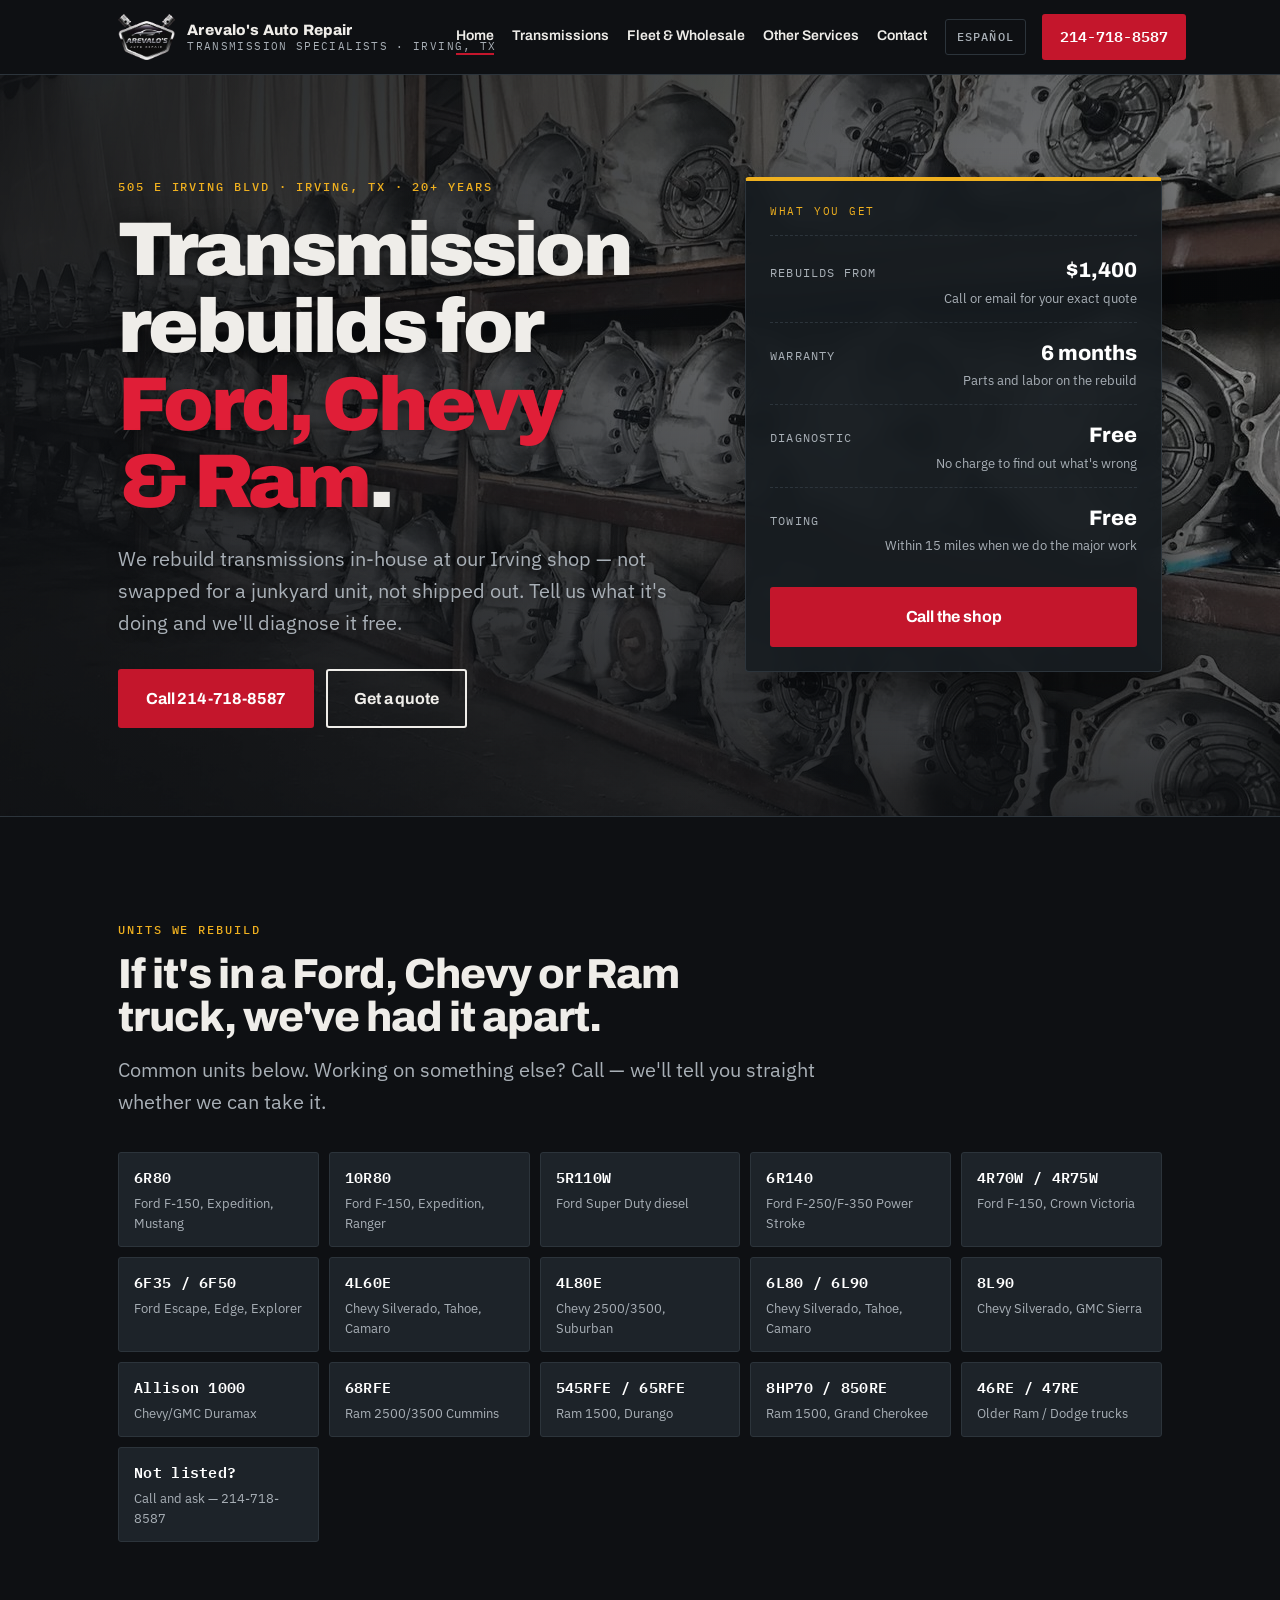
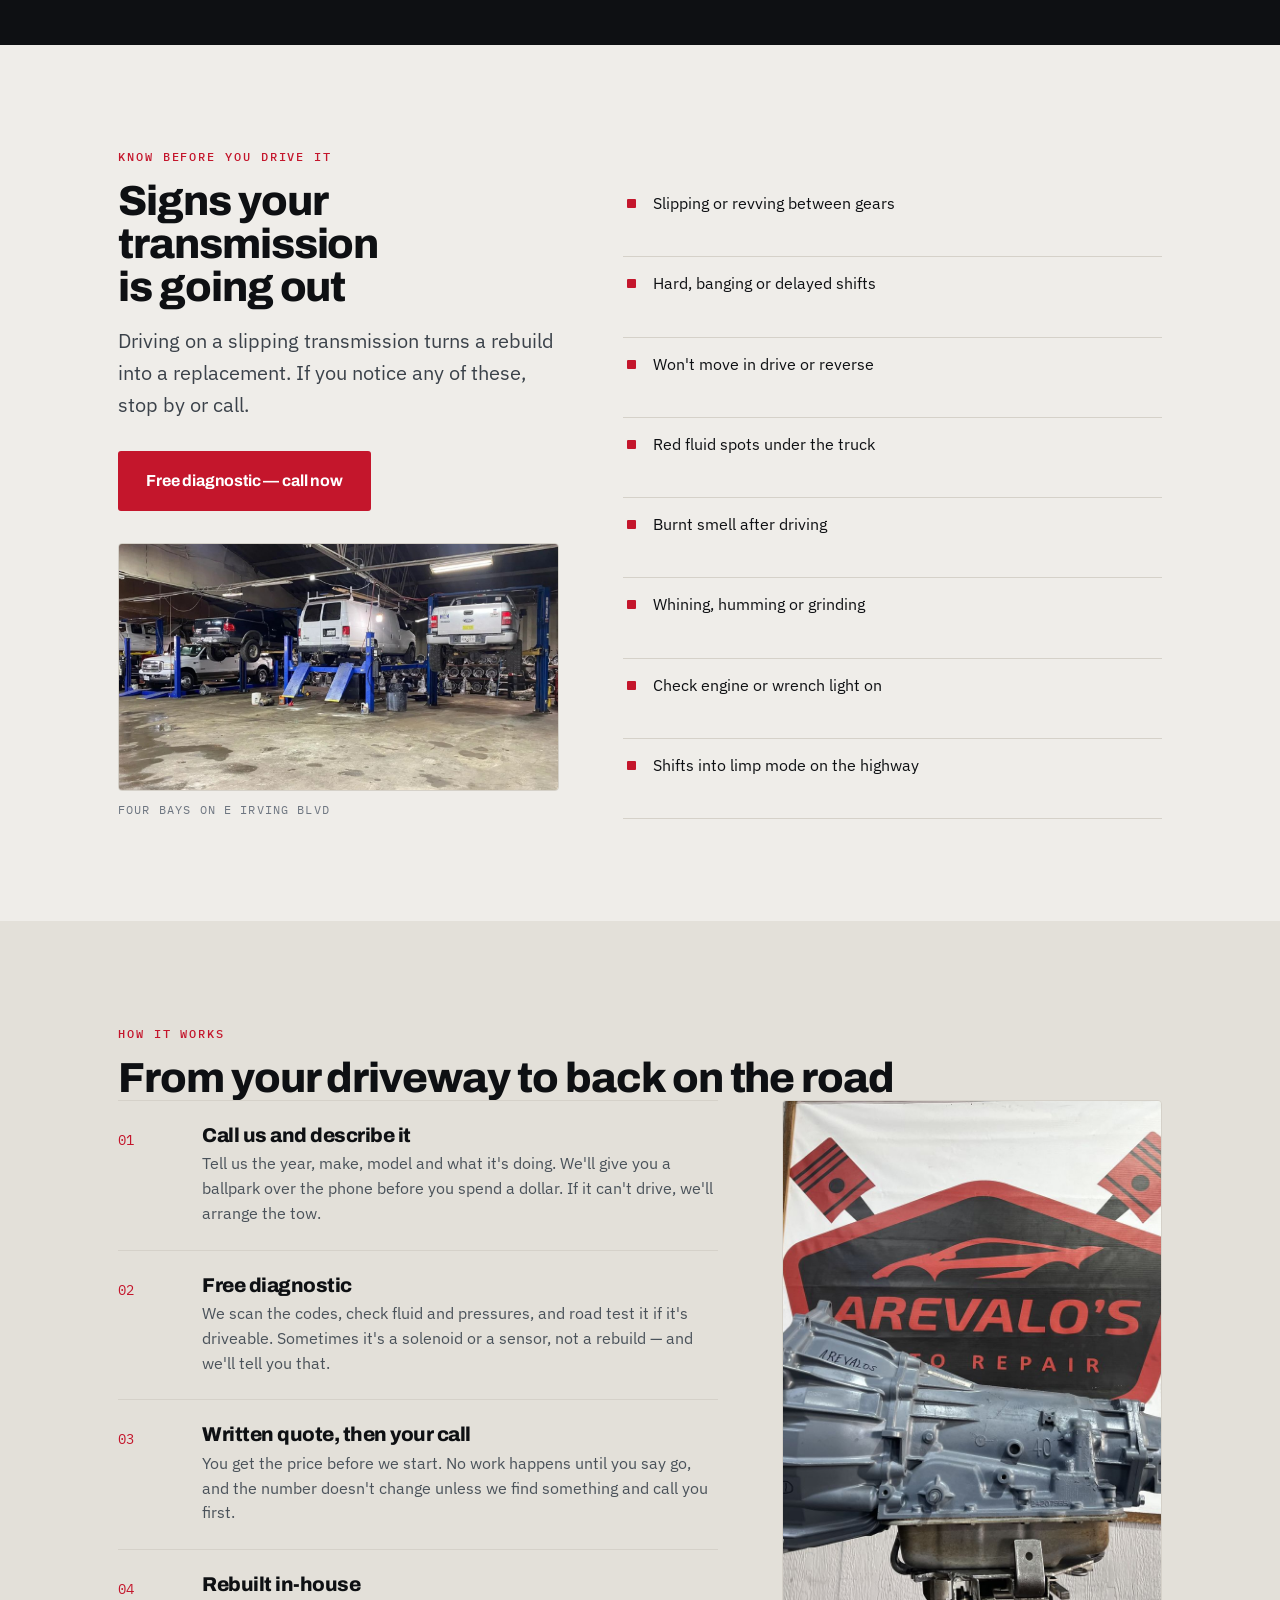
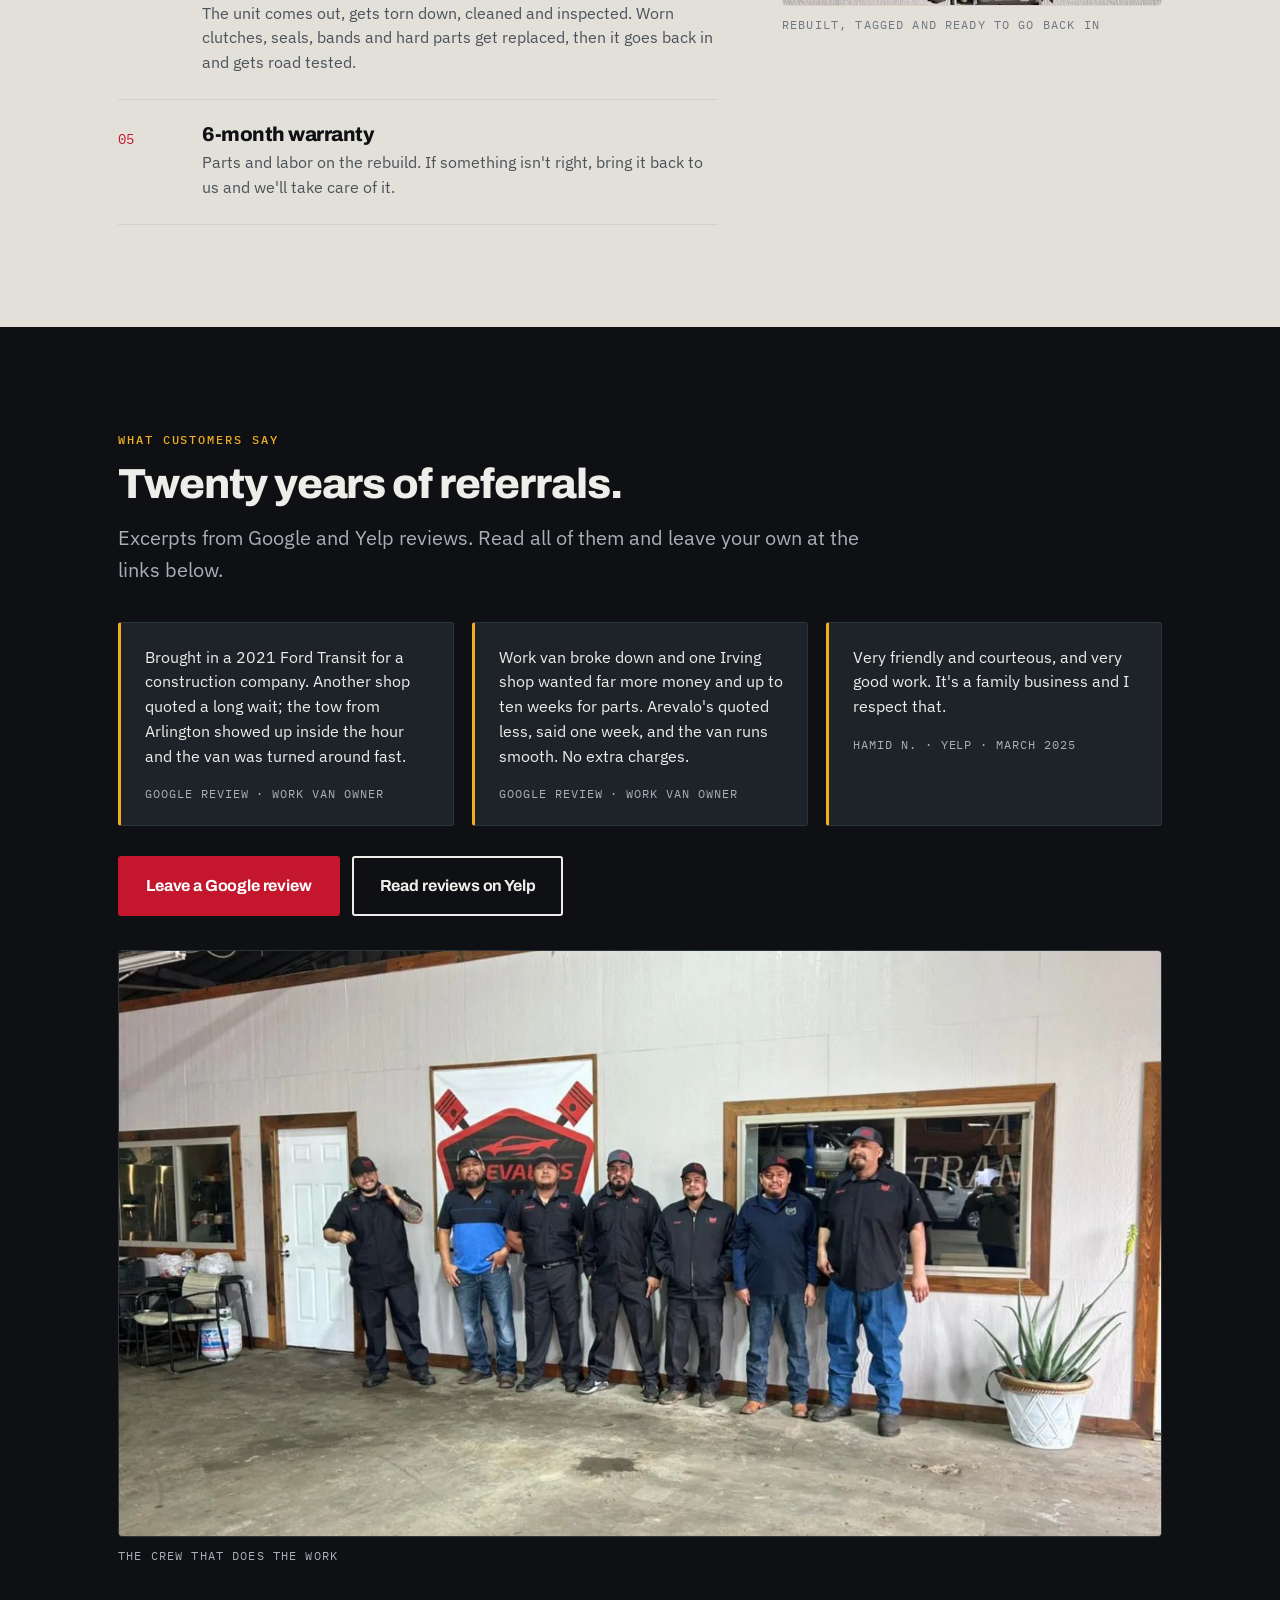
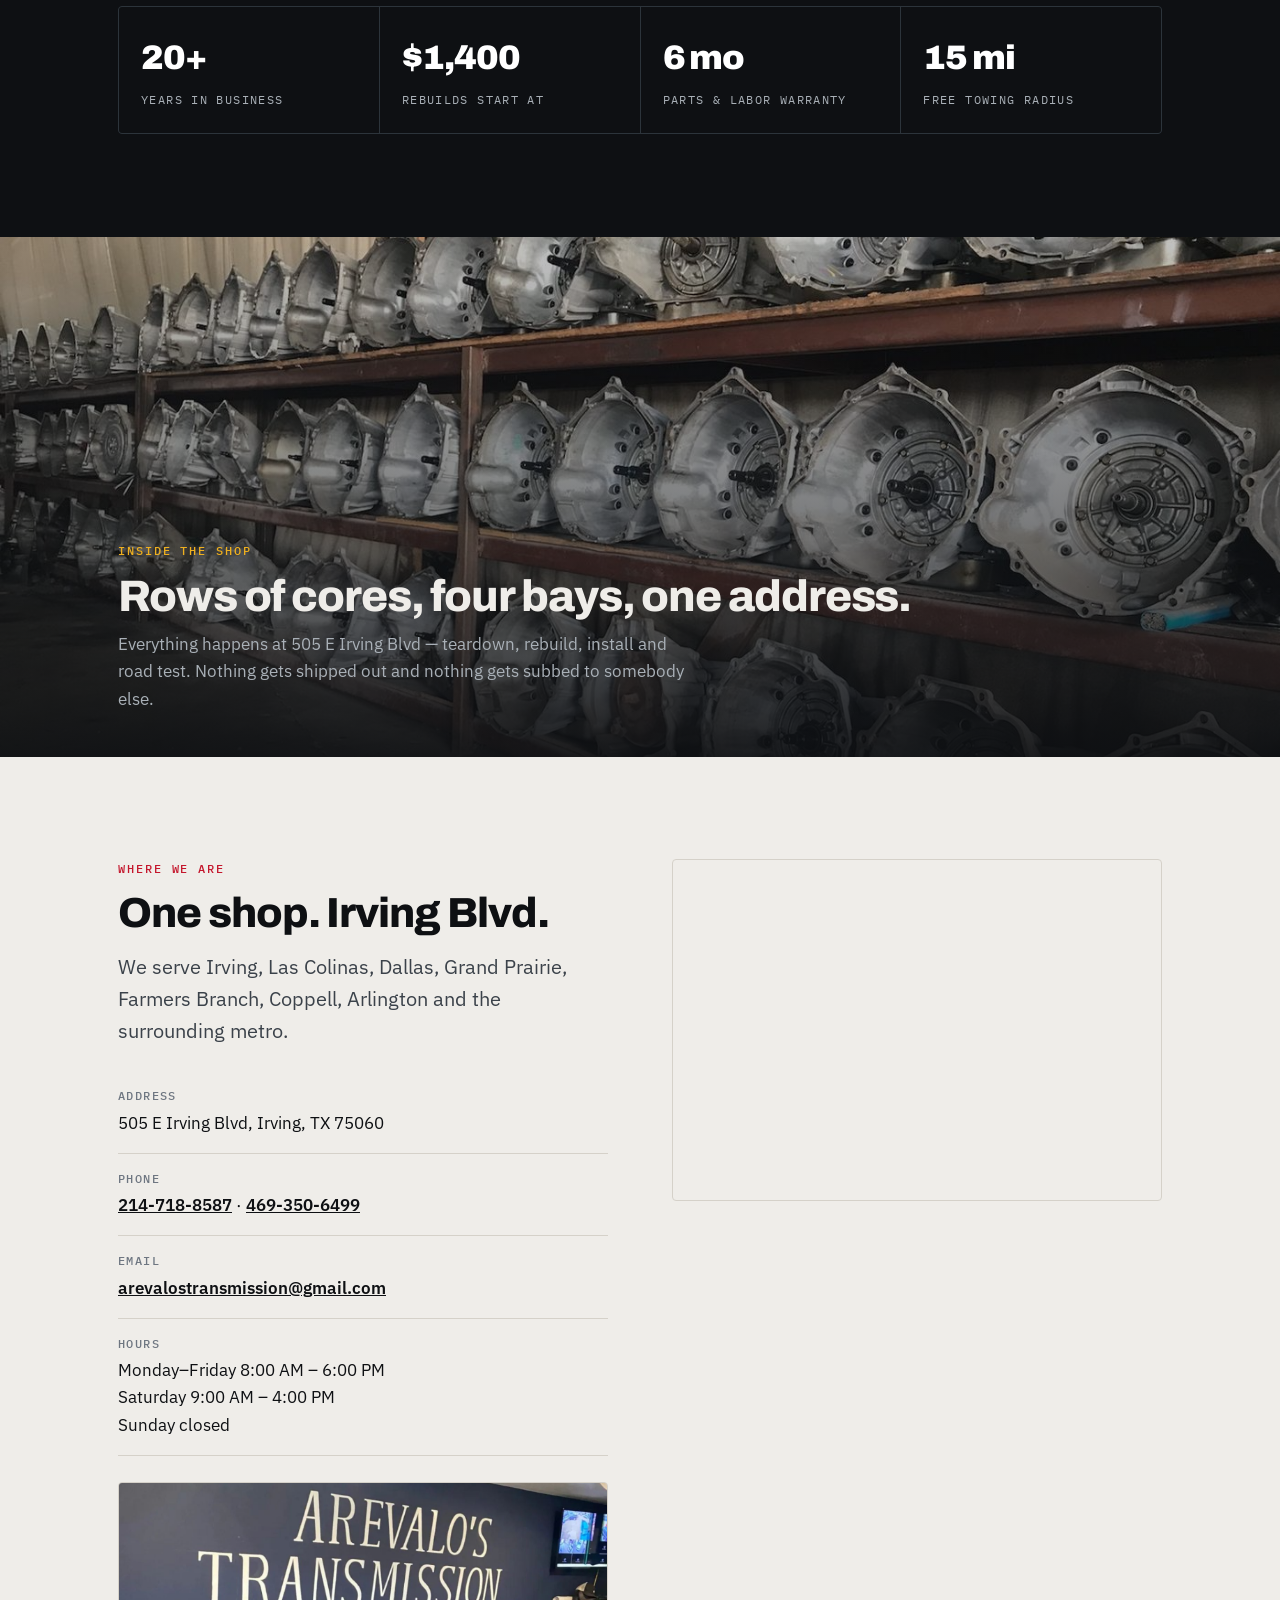
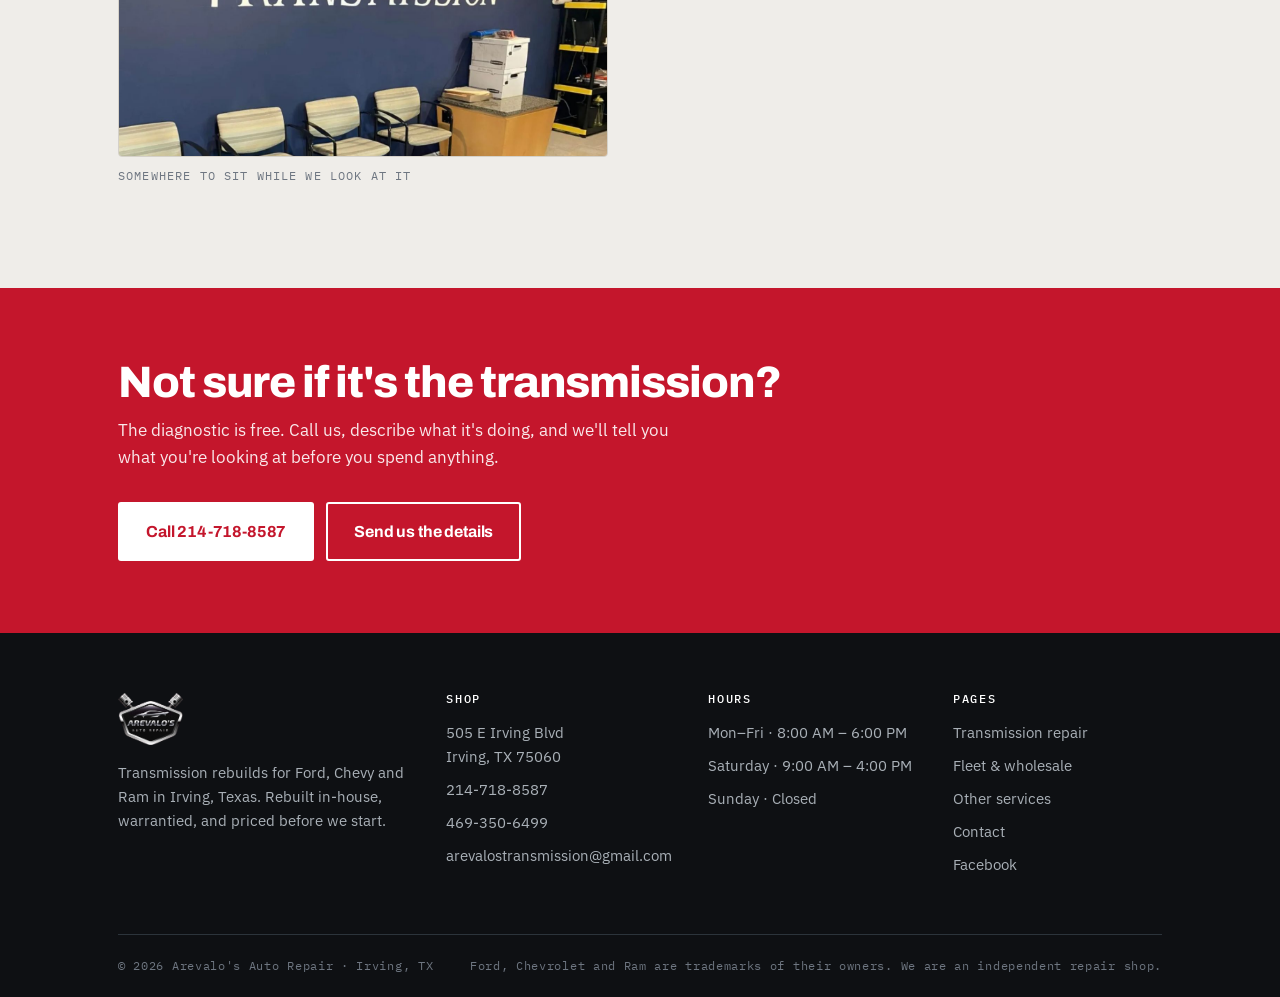
==== index.html @ 99d9dfd6 "Rebuild site: bilingual static rebuild replacing the Astro/agency site Replaces the abandoned Astro " ====
<!DOCTYPE html>
<html lang="en">
<head>
<meta charset="utf-8">
<meta name="viewport" content="width=device-width, initial-scale=1">
<title>Transmission Repair &amp; Rebuilds in Irving, TX | Arevalo's Auto Repair</title>
<meta name="description" content="Ford, Chevy and Ram transmission rebuilds in Irving, TX. Rebuilt in-house, free diagnostic, free towing within 15 miles, 6-month warranty. Rebuilds start at $1,400. Call 214-718-8587.">
<link rel="canonical" href="https://arevalosautorepair.com/">
<link rel="alternate" hreflang="en" href="https://arevalosautorepair.com/">
<link rel="alternate" hreflang="es" href="https://arevalosautorepair.com/es/index.html">
<link rel="alternate" hreflang="x-default" href="https://arevalosautorepair.com/">
<link rel="icon" href="assets/favicon.png" type="image/png">
<meta property="og:title" content="Transmission Repair &amp; Rebuilds in Irving, TX | Arevalo's Auto Repair">
<meta property="og:description" content="Ford, Chevy and Ram transmission rebuilds in Irving, TX. Free diagnostic, free local towing, 6-month warranty.">
<meta property="og:type" content="website">
<meta property="og:url" content="https://arevalosautorepair.com/">
<meta property="og:image" content="https://arevalosautorepair.com/assets/logo-640.png">
<link rel="preconnect" href="https://fonts.googleapis.com">
<link rel="preconnect" href="https://fonts.gstatic.com" crossorigin>
<link href="https://fonts.googleapis.com/css2?family=Archivo:wght@600;700;800;900&family=IBM+Plex+Mono:wght@400;500;600&family=IBM+Plex+Sans:wght@400;500;600&display=swap" rel="stylesheet">
<link rel="stylesheet" href="styles.css">
<script type="application/ld+json">
{
  "@context": "https://schema.org",
  "@type": "AutoRepair",
  "name": "Arevalo's Auto Repair",
  "url": "https://arevalosautorepair.com/",
  "image": "https://arevalosautorepair.com/assets/logo-640.png",
  "telephone": "+1-214-718-8587",
  "contactPoint": { "@type": "ContactPoint", "telephone": "+1-469-350-6499", "contactType": "customer service" },
  "email": "arevalostransmission@gmail.com",
  "priceRange": "$$",
  "address": {
    "@type": "PostalAddress",
    "streetAddress": "505 E Irving Blvd",
    "addressLocality": "Irving",
    "addressRegion": "TX",
    "postalCode": "75060",
    "addressCountry": "US"
  },
  "geo": { "@type": "GeoCoordinates", "latitude": 32.813906, "longitude": -96.94131 },
  "openingHoursSpecification": [
    { "@type": "OpeningHoursSpecification", "dayOfWeek": ["Monday","Tuesday","Wednesday","Thursday","Friday"], "opens": "08:00", "closes": "18:00" },
    { "@type": "OpeningHoursSpecification", "dayOfWeek": "Saturday", "opens": "09:00", "closes": "16:00" }
  ],
  "areaServed": ["Irving TX","Dallas TX","Grand Prairie TX","Las Colinas TX","Farmers Branch TX","Coppell TX","Arlington TX","Garland TX"],
  "makesOffer": [
    { "@type": "Offer", "itemOffered": { "@type": "Service", "name": "Transmission rebuild" }, "priceCurrency": "USD", "price": "1400", "priceSpecification": { "@type": "PriceSpecification", "minPrice": "1400", "priceCurrency": "USD" } },
    { "@type": "Offer", "itemOffered": { "@type": "Service", "name": "Free transmission diagnostic" } }
  ],
  "sameAs": [
    "https://www.facebook.com/arevalos.autorepair.3/",
    "https://www.yelp.com/biz/arevalos-auto-repair-irving"
  ]
}
</script>
</head>
<body>

<header class="masthead">
  <div class="wrap masthead__bar">
    <a class="masthead__logo" href="index.html">
      <img src="assets/logo-320.png" alt="Arevalo's Auto Repair">
      <span class="masthead__name">Arevalo's Auto Repair<span>Transmission Specialists · Irving, TX</span></span>
    </a>
    <button class="navtoggle" aria-expanded="false" aria-controls="nav">MENU</button>
    <nav class="nav" id="nav">
      <a href="index.html" aria-current="page">Home</a>
      <a href="transmission-repair.html">Transmissions</a>
      <a href="fleet.html">Fleet &amp; Wholesale</a>
      <a href="services.html">Other Services</a>
      <a href="contact.html">Contact</a>
      <a class="langswitch" href="es/index.html" hreflang="es" lang="es">Español</a>
    </nav>
    <a class="masthead__call" href="tel:+12147188587">214-718-8587</a>
  </div>
</header>

<section class="hero">
  <div class="wrap hero__grid">
    <div>
      <p class="eyebrow on-dark">505 E Irving Blvd · Irving, TX · 20+ years</p>
      <h1>Transmission rebuilds for <em>Ford, Chevy &amp; Ram</em>.</h1>
      <p class="hero__sub">We rebuild transmissions in-house at our Irving shop — not swapped for a junkyard unit, not shipped out. Tell us what it's doing and we'll diagnose it free.</p>
      <div class="btn-row">
        <a class="btn btn--call" href="tel:+12147188587">Call 214-718-8587</a>
        <a class="btn btn--ghost" href="contact.html">Get a quote</a>
      </div>
    </div>

    <div class="ticket">
      <p class="ticket__head">What you get</p>
      <div class="ticket__row">
        <span class="ticket__k">Rebuilds from</span>
        <span class="ticket__v">$1,400<small>Call or email for your exact quote</small></span>
      </div>
      <div class="ticket__row">
        <span class="ticket__k">Warranty</span>
        <span class="ticket__v">6 months<small>Parts and labor on the rebuild</small></span>
      </div>
      <div class="ticket__row">
        <span class="ticket__k">Diagnostic</span>
        <span class="ticket__v">Free<small>No charge to find out what's wrong</small></span>
      </div>
      <div class="ticket__row">
        <span class="ticket__k">Towing</span>
        <span class="ticket__v">Free<small>Within 15 miles when we do the major work</small></span>
      </div>
      <a class="btn btn--call" href="tel:+12147188587">Call the shop</a>
    </div>
  </div>
</section>

<section class="section section--dark">
  <div class="wrap">
    <p class="eyebrow on-dark">Units we rebuild</p>
    <h2 style="font-size:clamp(28px,3.6vw,42px)">If it's in a Ford, Chevy or Ram truck, we've had it apart.</h2>
    <p class="lede" style="margin-top:16px">Common units below. Working on something else? Call — we'll tell you straight whether we can take it.</p>

    <div class="units">
      <div class="unit"><div class="unit__code">6R80</div><div class="unit__fit">Ford F-150, Expedition, Mustang</div></div>
      <div class="unit"><div class="unit__code">10R80</div><div class="unit__fit">Ford F-150, Expedition, Ranger</div></div>
      <div class="unit"><div class="unit__code">5R110W</div><div class="unit__fit">Ford Super Duty diesel</div></div>
      <div class="unit"><div class="unit__code">6R140</div><div class="unit__fit">Ford F-250/F-350 Power Stroke</div></div>
      <div class="unit"><div class="unit__code">4R70W / 4R75W</div><div class="unit__fit">Ford F-150, Crown Victoria</div></div>
      <div class="unit"><div class="unit__code">6F35 / 6F50</div><div class="unit__fit">Ford Escape, Edge, Explorer</div></div>
      <div class="unit"><div class="unit__code">4L60E</div><div class="unit__fit">Chevy Silverado, Tahoe, Camaro</div></div>
      <div class="unit"><div class="unit__code">4L80E</div><div class="unit__fit">Chevy 2500/3500, Suburban</div></div>
      <div class="unit"><div class="unit__code">6L80 / 6L90</div><div class="unit__fit">Chevy Silverado, Tahoe, Camaro</div></div>
      <div class="unit"><div class="unit__code">8L90</div><div class="unit__fit">Chevy Silverado, GMC Sierra</div></div>
      <div class="unit"><div class="unit__code">Allison 1000</div><div class="unit__fit">Chevy/GMC Duramax</div></div>
      <div class="unit"><div class="unit__code">68RFE</div><div class="unit__fit">Ram 2500/3500 Cummins</div></div>
      <div class="unit"><div class="unit__code">545RFE / 65RFE</div><div class="unit__fit">Ram 1500, Durango</div></div>
      <div class="unit"><div class="unit__code">8HP70 / 850RE</div><div class="unit__fit">Ram 1500, Grand Cherokee</div></div>
      <div class="unit"><div class="unit__code">46RE / 47RE</div><div class="unit__fit">Older Ram / Dodge trucks</div></div>
      <div class="unit"><div class="unit__code">Not listed?</div><div class="unit__fit">Call and ask — 214-718-8587</div></div>
    </div>
  </div>
</section>

<section class="section">
  <div class="wrap">
    <div class="split split--narrow">
      <div>
        <p class="eyebrow">Know before you drive it</p>
        <h2 style="font-size:clamp(28px,3.6vw,42px)">Signs your transmission is going out</h2>
        <p class="lede" style="margin-top:16px">Driving on a slipping transmission turns a rebuild into a replacement. If you notice any of these, stop by or call.</p>
        <div class="btn-row">
          <a class="btn btn--call" href="tel:+12147188587">Free diagnostic — call now</a>
        </div>
        <figure class="shot shot--wide" style="margin-top:32px">
          <img src="assets/shop-1.jpg" alt="Ford trucks and a work van up on the lifts at Arevalo's Auto Repair in Irving, Texas" loading="lazy">
          <figcaption>Four bays on E Irving Blvd</figcaption>
        </figure>
      </div>
      <ul class="checklist">
        <li>Slipping or revving between gears</li>
        <li>Hard, banging or delayed shifts</li>
        <li>Won't move in drive or reverse</li>
        <li>Red fluid spots under the truck</li>
        <li>Burnt smell after driving</li>
        <li>Whining, humming or grinding</li>
        <li>Check engine or wrench light on</li>
        <li>Shifts into limp mode on the highway</li>
      </ul>
    </div>
  </div>
</section>

<section class="section section--tint">
  <div class="wrap">
    <p class="eyebrow">How it works</p>
    <h2 style="font-size:clamp(28px,3.6vw,42px)">From your driveway to back on the road</h2>
    <div class="steps-media">
    <div class="steps">
      <div class="step">
        <div>
          <h3>Call us and describe it</h3>
          <p>Tell us the year, make, model and what it's doing. We'll give you a ballpark over the phone before you spend a dollar. If it can't drive, we'll arrange the tow.</p>
        </div>
      </div>
      <div class="step">
        <div>
          <h3>Free diagnostic</h3>
          <p>We scan the codes, check fluid and pressures, and road test it if it's driveable. Sometimes it's a solenoid or a sensor, not a rebuild — and we'll tell you that.</p>
        </div>
      </div>
      <div class="step">
        <div>
          <h3>Written quote, then your call</h3>
          <p>You get the price before we start. No work happens until you say go, and the number doesn't change unless we find something and call you first.</p>
        </div>
      </div>
      <div class="step">
        <div>
          <h3>Rebuilt in-house</h3>
          <p>The unit comes out, gets torn down, cleaned and inspected. Worn clutches, seals, bands and hard parts get replaced, then it goes back in and gets road tested.</p>
        </div>
      </div>
      <div class="step">
        <div>
          <h3>6-month warranty</h3>
          <p>Parts and labor on the rebuild. If something isn't right, bring it back to us and we'll take care of it.</p>
        </div>
      </div>
    </div>
    <figure class="shot">
      <img src="assets/shop-3.jpg" alt="Freshly rebuilt transmission on a stand in front of the Arevalo's Auto Repair banner" loading="lazy">
      <figcaption>Rebuilt, tagged and ready to go back in</figcaption>
    </figure>
    </div>
  </div>
</section>

<section class="section section--dark">
  <div class="wrap">
    <p class="eyebrow on-dark">What customers say</p>
    <h2 style="font-size:clamp(28px,3.6vw,42px)">Twenty years of referrals.</h2>
    <p class="lede" style="margin-top:16px">Excerpts from Google and Yelp reviews. Read all of them and leave your own at the links below.</p>

    <!-- ==========================================================
         REVIEWS — VERIFY BEFORE GOING LIVE.
         These excerpts came from third-party review aggregators, so
         confirm each one against your live Google/Yelp profile and
         replace with the customer's exact wording plus their real
         first name, last initial and date.
         To add another: copy one <div class="quote"> block.
         ========================================================== -->
    <div class="quotes">
      <div class="quote">
        <p>Brought in a 2021 Ford Transit for a construction company. Another shop quoted a long wait; the tow from Arlington showed up inside the hour and the van was turned around fast.</p>
        <cite>Google review · Work van owner</cite>
      </div>
      <div class="quote">
        <p>Work van broke down and one Irving shop wanted far more money and up to ten weeks for parts. Arevalo's quoted less, said one week, and the van runs smooth. No extra charges.</p>
        <cite>Google review · Work van owner</cite>
      </div>
      <div class="quote">
        <p>Very friendly and courteous, and very good work. It's a family business and I respect that.</p>
        <cite>Hamid N. · Yelp · March 2025</cite>
      </div>
    </div>

    <div class="btn-row" style="margin-top:30px">
      <!-- Paste your Google review link here. Get it from your Google Business
           Profile: Read reviews -> Get more reviews -> copy link. -->
      <a class="btn btn--call" href="REPLACE_WITH_GOOGLE_REVIEW_LINK">Leave a Google review</a>
      <a class="btn btn--ghost" href="https://www.yelp.com/biz/arevalos-auto-repair-irving">Read reviews on Yelp</a>
    </div>

    <figure class="shot shot--wide" style="margin-top:34px">
      <img src="assets/shop-4.jpg" alt="The Arevalo's Auto Repair crew inside the shop in Irving, Texas" loading="lazy">
      <figcaption>The crew that does the work</figcaption>
    </figure>

    <div class="stats">
      <div class="stat"><div class="stat__n">20+</div><div class="stat__l">Years in business</div></div>
      <div class="stat"><div class="stat__n">$1,400</div><div class="stat__l">Rebuilds start at</div></div>
      <div class="stat"><div class="stat__n">6 mo</div><div class="stat__l">Parts &amp; labor warranty</div></div>
      <div class="stat"><div class="stat__n">15 mi</div><div class="stat__l">Free towing radius</div></div>
    </div>
  </div>
</section>

<!-- Full-bleed photo band. Swap the background by changing the inline
     style below to any file in assets/. -->
<section class="photoband" style="background-image:url('assets/shop-2.jpg')">
  <div class="wrap">
    <p class="eyebrow on-dark">Inside the shop</p>
    <h2>Rows of cores, four bays, one address.</h2>
    <p>Everything happens at 505 E Irving Blvd — teardown, rebuild, install and road test. Nothing gets shipped out and nothing gets subbed to somebody else.</p>
  </div>
</section>

<section class="section">
  <div class="wrap">
    <div class="split">
      <div>
        <p class="eyebrow">Where we are</p>
        <h2 style="font-size:clamp(28px,3.6vw,42px)">One shop. Irving Blvd.</h2>
        <p class="lede" style="margin-top:16px">We serve Irving, Las Colinas, Dallas, Grand Prairie, Farmers Branch, Coppell, Arlington and the surrounding metro.</p>
        <ul class="infolist" style="margin-top:24px">
          <li><strong>Address</strong>505 E Irving Blvd, Irving, TX 75060</li>
          <li><strong>Phone</strong><a href="tel:+12147188587">214-718-8587</a> · <a href="tel:+14693506499">469-350-6499</a></li>
          <li><strong>Email</strong><a href="mailto:arevalostransmission@gmail.com">arevalostransmission@gmail.com</a></li>
          <li><strong>Hours</strong>Monday–Friday 8:00 AM – 6:00 PM<br>Saturday 9:00 AM – 4:00 PM<br>Sunday closed</li>
        </ul>
        <figure class="shot shot--wide shot--top" style="margin-top:26px">
          <img src="assets/shop-5.jpg" alt="Customer waiting area at Arevalo's Transmission in Irving, Texas" loading="lazy">
          <figcaption>Somewhere to sit while we look at it</figcaption>
        </figure>
      </div>
      <div class="map">
        <iframe title="Map to Arevalo's Auto Repair, 505 E Irving Blvd, Irving, TX 75060"
          src="https://www.google.com/maps?q=505+E+Irving+Blvd,+Irving,+TX+75060&output=embed"
          loading="lazy" referrerpolicy="no-referrer-when-downgrade"></iframe>
      </div>
    </div>
  </div>
</section>

<section class="band">
  <div class="wrap">
    <h2>Not sure if it's the transmission?</h2>
    <p>The diagnostic is free. Call us, describe what it's doing, and we'll tell you what you're looking at before you spend anything.</p>
    <div class="btn-row">
      <a class="btn btn--call" href="tel:+12147188587">Call 214-718-8587</a>
      <a class="btn btn--ghost" href="contact.html">Send us the details</a>
    </div>
  </div>
</section>

<footer class="foot">
  <div class="wrap">
    <div class="foot__grid">
      <div>
        <img src="assets/logo-320.png" alt="Arevalo's Auto Repair">
        <p>Transmission rebuilds for Ford, Chevy and Ram in Irving, Texas. Rebuilt in-house, warrantied, and priced before we start.</p>
      </div>
      <div>
        <h4>Shop</h4>
        <ul>
          <li>505 E Irving Blvd<br>Irving, TX 75060</li>
          <li><a href="tel:+12147188587">214-718-8587</a></li>
          <li><a href="tel:+14693506499">469-350-6499</a></li>
          <li><a href="mailto:arevalostransmission@gmail.com">arevalostransmission@gmail.com</a></li>
        </ul>
      </div>
      <div>
        <h4>Hours</h4>
        <ul>
          <li>Mon–Fri · 8:00 AM – 6:00 PM</li>
          <li>Saturday · 9:00 AM – 4:00 PM</li>
          <li>Sunday · Closed</li>
        </ul>
      </div>
      <div>
        <h4>Pages</h4>
        <ul>
          <li><a href="transmission-repair.html">Transmission repair</a></li>
          <li><a href="fleet.html">Fleet &amp; wholesale</a></li>
          <li><a href="services.html">Other services</a></li>
          <li><a href="contact.html">Contact</a></li>
          <li><a href="https://www.facebook.com/arevalos.autorepair.3/" rel="noopener">Facebook</a></li>
        </ul>
      </div>
    </div>
    <div class="foot__legal">
      <span>© 2026 Arevalo's Auto Repair · Irving, TX</span>
      <span>Ford, Chevrolet and Ram are trademarks of their owners. We are an independent repair shop.</span>
    </div>
  </div>
</footer>

<div class="callbar">
  <a class="is-primary" href="tel:+12147188587">Call the shop</a>
  <a href="https://www.google.com/maps?q=505+E+Irving+Blvd,+Irving,+TX+75060">Directions</a>
</div>

<script src="site.js"></script>
</body>
</html>
---- styles.css ----
/* ==========================================================================
   Arevalo's Auto Repair — shared stylesheet
   Palette + type tokens live here. Change a value once, it updates sitewide.
   ========================================================================== */

:root {
  --ink:      #0E1013;
  --steel:    #161A1E;
  --panel:    #1D2329;
  --line:     #2C343B;
  --line-lt:  #D5D1C9;
  --paper:    #EFEDE9;
  --paper-2:  #E3E0D9;
  --chrome:   #A9B0B7;
  --mute:     #6E7681;
  --red:      #C4162C;
  --red-hot:  #E01E37;
  --amber:    #EFB01F;

  --display: "Archivo", system-ui, sans-serif;
  --body:    "IBM Plex Sans", system-ui, sans-serif;
  --mono:    "IBM Plex Mono", ui-monospace, monospace;

  --wrap: 1140px;
  --gut: clamp(20px, 5vw, 48px);
}

*, *::before, *::after { box-sizing: border-box; }

html { scroll-behavior: smooth; -webkit-text-size-adjust: 100%; }

body {
  margin: 0;
  background: var(--paper);
  color: var(--ink);
  font-family: var(--body);
  font-size: 17px;
  line-height: 1.6;
  -webkit-font-smoothing: antialiased;
}

img { max-width: 100%; display: block; }
a { color: inherit; }

h1, h2, h3, h4 {
  font-family: var(--display);
  font-weight: 800;
  letter-spacing: -0.025em;
  line-height: 1.02;
  margin: 0;
  text-wrap: balance;
}

p { margin: 0 0 1em; }
p:last-child { margin-bottom: 0; }

.wrap { width: 100%; max-width: var(--wrap); margin-inline: auto; padding-inline: var(--gut); }

.eyebrow {
  font-family: var(--mono);
  font-size: 12px;
  font-weight: 500;
  letter-spacing: 0.16em;
  text-transform: uppercase;
  color: var(--red);
  margin: 0 0 14px;
}
.eyebrow.on-dark { color: var(--amber); }

.lede { font-size: clamp(17px, 2.1vw, 20px); color: #3B424A; max-width: 62ch; }
.section { padding: clamp(56px, 8vw, 104px) 0; }
.section--dark { background: var(--ink); color: var(--paper); }
.section--dark .lede { color: var(--chrome); }
.section--tint { background: var(--paper-2); }

/* --- buttons ------------------------------------------------------------ */
.btn {
  display: inline-flex;
  align-items: center;
  justify-content: center;
  gap: 10px;
  font-family: var(--display);
  font-weight: 700;
  font-size: 16px;
  letter-spacing: -0.01em;
  padding: 15px 26px;
  border: 2px solid transparent;
  border-radius: 3px;
  text-decoration: none;
  cursor: pointer;
  transition: transform .12s ease, background-color .15s ease, color .15s ease;
}
.btn:hover { transform: translateY(-2px); }
.btn:active { transform: translateY(0); }
.btn--call { background: var(--red); color: #fff; }
.btn--call:hover { background: var(--red-hot); }
.btn--ghost { border-color: currentColor; color: inherit; }
.btn--ghost:hover { background: var(--ink); color: var(--paper); border-color: var(--ink); }
.section--dark .btn--ghost:hover { background: var(--paper); color: var(--ink); border-color: var(--paper); }
.btn-row { display: flex; flex-wrap: wrap; gap: 12px; margin-top: 30px; }

/* --- header ------------------------------------------------------------- */
.masthead {
  position: sticky; top: 0; z-index: 50;
  background: var(--ink);
  border-bottom: 1px solid var(--line);
}
.masthead__bar {
  display: flex; align-items: center; gap: 16px;
  min-height: 74px;
}
.masthead__logo { display: flex; align-items: center; gap: 12px; text-decoration: none; margin-right: auto; }
.masthead__logo img { height: 46px; width: auto; }
.masthead__name {
  font-family: var(--display); font-weight: 800; font-size: 15px;
  letter-spacing: 0.01em; color: var(--paper); line-height: 1.15; white-space: nowrap;
}
.masthead__name span {
  display: block; font-family: var(--mono); font-weight: 400;
  font-size: 10.5px; letter-spacing: 0.13em; text-transform: uppercase; color: var(--chrome); white-space: nowrap;
}
.nav { display: flex; align-items: center; gap: 18px; }
.nav a {
  font-family: var(--display); font-weight: 600; font-size: 14px;
  color: var(--paper); text-decoration: none; padding: 6px 0;
  border-bottom: 2px solid transparent; white-space: nowrap;
}
.nav a:hover, .nav a[aria-current="page"] { border-bottom-color: var(--red); }
.langswitch {
  font-family: var(--mono) !important; font-size: 12px !important; font-weight: 500 !important;
  letter-spacing: .1em; text-transform: uppercase;
  border: 1px solid var(--line) !important; border-radius: 3px;
  padding: 7px 11px !important; color: var(--chrome) !important;
}
.nav a.langswitch:hover { color: #fff !important; border-color: var(--chrome) !important; }

/* photo gallery */
.gallery { display: grid; grid-template-columns: repeat(auto-fill, minmax(280px, 1fr)); gap: 12px; margin-top: 36px; }
.gallery img {
  width: 100%; aspect-ratio: 4 / 3; object-fit: cover;
  border: 1px solid var(--line-lt); border-radius: 4px; background: var(--paper-2);
}
.gallery img.is-missing { display: none; }
.gallery img:hover { border-color: var(--red); }
/* portrait shots: bias the crop upward so the subject isn't cut off */
.gallery img.crop-top { object-position: center 18%; }
.gallery-section.is-empty { display: none; }

.masthead__call {
  font-family: var(--mono); font-weight: 600; font-size: 15px;
  color: #fff; background: var(--red); text-decoration: none;
  padding: 11px 18px; border-radius: 3px; white-space: nowrap;
}
.masthead__call:hover { background: var(--red-hot); }
.navtoggle {
  display: none; background: none; border: 1px solid var(--line);
  color: var(--paper); border-radius: 3px; padding: 9px 12px;
  font-family: var(--mono); font-size: 12px; letter-spacing: .1em; cursor: pointer;
}

/* --- hero --------------------------------------------------------------- */
/* Photo of the transmission wall, dimmed hard so type stays legible.
   Swap the image by changing the three hero-wall files in assets/. */
.hero {
  position: relative;
  color: var(--paper);
  padding: clamp(56px, 8vw, 104px) 0 clamp(56px, 7vw, 88px);
  background-color: var(--ink);
  background-image: url("assets/hero-wall-800.jpg");
  background-size: cover;
  background-position: center 42%;
  isolation: isolate;
}
@media (min-width: 801px)  { .hero { background-image: url("assets/hero-wall-1280.jpg"); } }
@media (min-width: 1281px) { .hero { background-image: url("assets/hero-wall-1920.jpg"); } }

/* dimming layer — raise the alpha values if you ever swap in a brighter photo */
.hero::before {
  content: "";
  position: absolute; inset: 0; z-index: -1;
  background:
    linear-gradient(100deg, rgba(14,16,19,.90) 0%, rgba(14,16,19,.72) 40%, rgba(14,16,19,.34) 100%),
    linear-gradient(to bottom, rgba(14,16,19,.30) 0%, rgba(14,16,19,.10) 40%, rgba(14,16,19,.78) 100%);
}
.hero .wrap { position: relative; z-index: 1; }
.hero h1 { text-shadow: 0 2px 24px rgba(0,0,0,.55); }
.hero__sub { text-shadow: 0 1px 12px rgba(0,0,0,.6); }

/* ticket sits on the photo, so it needs its own solid ground */
.hero .ticket {
  background: rgba(23,28,33,.93);
  backdrop-filter: blur(8px);
  -webkit-backdrop-filter: blur(8px);
  box-shadow: 0 18px 50px rgba(0,0,0,.45);
}

.hero + .section--dark { border-top: 1px solid var(--line); }
.hero__grid { display: grid; grid-template-columns: 1.35fr 1fr; gap: clamp(32px, 5vw, 64px); align-items: start; }
.hero h1 { font-size: clamp(40px, 6.6vw, 76px); font-weight: 900; letter-spacing: -0.04em; }
.hero h1 em { font-style: normal; color: var(--red-hot); }
.hero__sub { font-size: clamp(17px, 2vw, 20px); color: var(--chrome); max-width: 46ch; margin-top: 22px; }

/* signature element: the shop job ticket */
.ticket {
  background: var(--panel);
  border: 1px solid var(--line);
  border-top: 4px solid var(--amber);
  border-radius: 4px;
  padding: 22px 24px 24px;
}
.ticket__head {
  font-family: var(--mono); font-size: 11px; letter-spacing: .16em;
  text-transform: uppercase; color: var(--amber);
  padding-bottom: 14px; margin-bottom: 4px; border-bottom: 1px dashed var(--line);
}
.ticket__row {
  display: flex; justify-content: space-between; align-items: baseline; gap: 16px;
  padding: 14px 0; border-bottom: 1px dashed var(--line);
}
.ticket__row:last-of-type { border-bottom: 0; }
.ticket__k { font-family: var(--mono); font-size: 12px; letter-spacing: .1em; text-transform: uppercase; color: var(--chrome); }
.ticket__v { font-family: var(--display); font-weight: 800; font-size: 21px; color: #fff; text-align: right; }
.ticket__v small { display: block; font-family: var(--body); font-weight: 400; font-size: 12.5px; color: var(--chrome); letter-spacing: 0; }
.ticket .btn { width: 100%; margin-top: 18px; }

/* --- unit code index (signature) ---------------------------------------- */
.units { display: grid; grid-template-columns: repeat(auto-fill, minmax(168px, 1fr)); gap: 10px; margin-top: 34px; }
.unit {
  background: var(--panel); border: 1px solid var(--line); border-radius: 3px;
  padding: 13px 15px;
}
.section--tint .unit, body > .section:not(.section--dark) .unit { background: #fff; border-color: var(--line-lt); }
.unit__code { font-family: var(--mono); font-weight: 600; font-size: 15px; letter-spacing: .02em; }
.section--dark .unit__code { color: #fff; }
.unit__fit { font-family: var(--body); font-size: 12.5px; color: var(--mute); margin-top: 3px; }
.section--dark .unit__fit { color: var(--chrome); }

/* --- generic cards ------------------------------------------------------ */
.cards { display: grid; grid-template-columns: repeat(auto-fit, minmax(258px, 1fr)); gap: 18px; margin-top: 40px; }
.card {
  background: #fff; border: 1px solid var(--line-lt); border-radius: 4px;
  padding: 26px 24px; display: flex; flex-direction: column;
}
.section--dark .card { background: var(--panel); border-color: var(--line); }
.card h3 { font-size: 21px; margin-bottom: 10px; }
.card p { font-size: 15.5px; color: #4A525A; }
.section--dark .card p { color: var(--chrome); }
.card__tag {
  font-family: var(--mono); font-size: 11px; letter-spacing: .14em;
  text-transform: uppercase; color: var(--red); margin-bottom: 12px;
}
.card__link {
  font-family: var(--display); font-weight: 700; font-size: 14.5px;
  text-decoration: none; margin-top: auto; padding-top: 16px; color: var(--red);
}
.card__link:hover { text-decoration: underline; }

/* --- numbered process --------------------------------------------------- */
.steps { counter-reset: step; margin-top: 40px; border-top: 1px solid var(--line-lt); }
.section--dark .steps { border-color: var(--line); }
.step {
  display: grid; grid-template-columns: 62px 1fr; gap: 22px;
  padding: 24px 0; border-bottom: 1px solid var(--line-lt);
}
.section--dark .step { border-color: var(--line); }
.step::before {
  counter-increment: step; content: counter(step, decimal-leading-zero);
  font-family: var(--mono); font-size: 14px; color: var(--red); padding-top: 4px;
}
.step h3 { font-size: 20px; margin-bottom: 6px; }
.step p { font-size: 15.5px; color: #4A525A; }
.section--dark .step p { color: var(--chrome); }

/* --- symptom / check list ----------------------------------------------- */
.checklist { list-style: none; padding: 0; margin: 32px 0 0; display: grid; grid-template-columns: repeat(auto-fit, minmax(280px, 1fr)); gap: 2px 28px; }
.checklist li { padding: 12px 0 12px 30px; position: relative; border-bottom: 1px solid var(--line-lt); font-size: 16px; }
.section--dark .checklist li { border-color: var(--line); }
.checklist li::before {
  content: ""; position: absolute; left: 4px; top: 20px;
  width: 9px; height: 9px; background: var(--red); border-radius: 1px;
}

/* --- split section ------------------------------------------------------ */
.split { display: grid; grid-template-columns: 1fr 1fr; gap: clamp(32px, 5vw, 72px); align-items: start; }
.split--narrow { grid-template-columns: 0.9fr 1.1fr; }
.split--narrow > *:last-child { align-self: stretch; }

/* --- stat strip --------------------------------------------------------- */
.stats { display: grid; grid-template-columns: repeat(auto-fit, minmax(160px, 1fr)); gap: 1px; background: var(--line); border: 1px solid var(--line); border-radius: 4px; overflow: hidden; margin-top: 40px; }
.stat { background: var(--ink); padding: 24px 22px; }
.stat__n { font-family: var(--display); font-weight: 900; font-size: 34px; color: #fff; letter-spacing: -0.03em; }
.stat__l { font-family: var(--mono); font-size: 11.5px; letter-spacing: .12em; text-transform: uppercase; color: var(--chrome); margin-top: 6px; }

/* --- reviews ------------------------------------------------------------ */
.quotes { display: grid; grid-template-columns: repeat(auto-fit, minmax(280px, 1fr)); gap: 18px; margin-top: 36px; }
.quote { background: #fff; border: 1px solid var(--line-lt); border-left: 3px solid var(--amber); border-radius: 3px; padding: 22px 24px; }
.section--dark .quote { background: var(--panel); border-color: var(--line); border-left-color: var(--amber); }
.section--dark .quote p { color: var(--paper); }
.section--dark .quote cite { color: var(--chrome); }
.quote cite { display: block; margin-top: 14px; }
.quote p { font-size: 15.5px; }
.quote cite { font-family: var(--mono); font-size: 12px; letter-spacing: .08em; text-transform: uppercase; color: var(--mute); font-style: normal; }

/* --- faq ---------------------------------------------------------------- */
.faq { margin-top: 36px; border-top: 1px solid var(--line-lt); }
.faq details { border-bottom: 1px solid var(--line-lt); }
.faq summary {
  font-family: var(--display); font-weight: 700; font-size: 18px;
  padding: 20px 40px 20px 0; cursor: pointer; list-style: none; position: relative;
}
.faq summary::-webkit-details-marker { display: none; }
.faq summary::after {
  content: "+"; position: absolute; right: 6px; top: 17px;
  font-family: var(--mono); font-size: 22px; color: var(--red);
}
.faq details[open] summary::after { content: "\2013"; }
.faq p { padding: 0 0 20px; font-size: 16px; color: #4A525A; max-width: 74ch; }

/* --- contact / form ----------------------------------------------------- */
.form { display: grid; gap: 14px; }
.field label {
  display: block; font-family: var(--mono); font-size: 11.5px;
  letter-spacing: .12em; text-transform: uppercase; color: var(--mute); margin-bottom: 6px;
}
.field input, .field select, .field textarea {
  width: 100%; font-family: var(--body); font-size: 16px; color: var(--ink);
  background: #fff; border: 1px solid var(--line-lt); border-radius: 3px; padding: 13px 14px;
}
.field input:focus, .field select:focus, .field textarea:focus {
  outline: 2px solid var(--red); outline-offset: 1px; border-color: var(--red);
}
.field textarea { min-height: 130px; resize: vertical; }
.form .btn { justify-self: start; }

.infolist { list-style: none; padding: 0; margin: 0; }
.infolist li { padding: 16px 0; border-bottom: 1px solid var(--line-lt); }
.section--dark .infolist li { border-color: var(--line); }
.infolist strong {
  display: block; font-family: var(--mono); font-size: 11.5px; font-weight: 500;
  letter-spacing: .12em; text-transform: uppercase; color: var(--mute); margin-bottom: 4px;
}
.section--dark .infolist strong { color: var(--chrome); }
.infolist a { font-weight: 600; }

.map { border: 1px solid var(--line-lt); border-radius: 4px; overflow: hidden; min-height: 340px; }
.map iframe { display: block; width: 100%; height: 100%; min-height: 340px; border: 0; }

/* --- CTA band ----------------------------------------------------------- */
.band { background: var(--red); color: #fff; padding: clamp(44px, 6vw, 72px) 0; }
.band h2 { font-size: clamp(28px, 4vw, 44px); }
.band p { color: rgba(255,255,255,.9); margin-top: 12px; max-width: 56ch; }
.band .btn--call { background: #fff; color: var(--red); }
.band .btn--call:hover { background: var(--ink); color: #fff; }
.band .btn--ghost { color: #fff; }
.band .btn--ghost:hover { background: #fff; color: var(--red); border-color: #fff; }

/* --- footer ------------------------------------------------------------- */
.foot { background: var(--ink); color: var(--chrome); padding: 60px 0 0; font-size: 15px; }
.foot__grid { display: grid; grid-template-columns: 1.4fr 1fr 1fr 1fr; gap: 36px; }
.foot h4 { font-family: var(--mono); font-weight: 500; font-size: 11.5px; letter-spacing: .14em; text-transform: uppercase; color: #fff; margin-bottom: 16px; }
.foot ul { list-style: none; padding: 0; margin: 0; }
.foot li { margin-bottom: 9px; }
.foot a { text-decoration: none; }
.foot a:hover { color: #fff; text-decoration: underline; }
.foot img { height: 52px; width: auto; margin-bottom: 16px; }
.foot__legal {
  margin-top: 48px; padding: 22px 0; border-top: 1px solid var(--line);
  font-family: var(--mono); font-size: 11.5px; letter-spacing: .06em; color: var(--mute);
  display: flex; flex-wrap: wrap; gap: 14px; justify-content: space-between;
}

/* --- sticky mobile call bar --------------------------------------------- */
.callbar { display: none; }

/* --- page intro --------------------------------------------------------- */
.pagehead { background: var(--ink); color: var(--paper); padding: clamp(44px, 6vw, 76px) 0 clamp(40px, 5vw, 64px); }
.pagehead h1 { font-size: clamp(34px, 5.2vw, 58px); font-weight: 900; letter-spacing: -0.035em; }
.pagehead p { color: var(--chrome); font-size: clamp(16px, 1.9vw, 19px); max-width: 60ch; margin-top: 18px; }

/* --- responsive --------------------------------------------------------- */
@media (max-width: 1320px) {
  html[lang="es"] .masthead__name span { display: none; }
  html[lang="es"] .nav { gap: 15px; }
  html[lang="es"] .nav a { font-size: 13.5px; }
}

@media (max-width: 1080px) {
  .hero__grid, .split, .split--narrow { grid-template-columns: 1fr; }
  .foot__grid { grid-template-columns: 1fr 1fr; }
  .navtoggle { display: block; }
  .langswitch {
  font-family: var(--mono) !important; font-size: 12px !important; font-weight: 500 !important;
  letter-spacing: .1em; text-transform: uppercase;
  border: 1px solid var(--line) !important; border-radius: 3px;
  padding: 7px 11px !important; color: var(--chrome) !important;
}
.nav a.langswitch:hover { color: #fff !important; border-color: var(--chrome) !important; }

/* photo gallery */
.gallery { display: grid; grid-template-columns: repeat(auto-fill, minmax(280px, 1fr)); gap: 12px; margin-top: 36px; }
.gallery img {
  width: 100%; aspect-ratio: 4 / 3; object-fit: cover;
  border: 1px solid var(--line-lt); border-radius: 4px; background: var(--paper-2);
}
.gallery img.is-missing { display: none; }
.gallery img:hover { border-color: var(--red); }
/* portrait shots: bias the crop upward so the subject isn't cut off */
.gallery img.crop-top { object-position: center 18%; }
.gallery-section.is-empty { display: none; }

.masthead__call { display: none; }
  .nav {
    display: none; position: absolute; left: 0; right: 0; top: 100%;
    flex-direction: column; align-items: stretch; gap: 0;
    background: var(--ink); border-bottom: 1px solid var(--line); padding: 8px var(--gut) 20px;
  }
  .nav.is-open { display: flex; }
  .nav a { padding: 14px 0; border-bottom: 1px solid var(--line); font-size: 17px; }
  .nav a:hover, .nav a[aria-current="page"] { border-bottom-color: var(--line); color: var(--red-hot); }

  body { padding-bottom: 68px; }
  .callbar {
    display: grid; grid-template-columns: 1fr 1fr; gap: 1px;
    position: fixed; left: 0; right: 0; bottom: 0; z-index: 60;
    background: var(--line); border-top: 1px solid var(--line);
  }
  .callbar a {
    background: var(--ink); color: #fff; text-decoration: none; text-align: center;
    padding: 17px 8px; font-family: var(--display); font-weight: 700; font-size: 15.5px;
  }
  .callbar a.is-primary { background: var(--red); }
}

@media (max-width: 760px) {
  .hero::before {
    background:
      linear-gradient(180deg, rgba(14,16,19,.86) 0%, rgba(14,16,19,.78) 45%, rgba(14,16,19,.92) 100%);
  }
  .hero { background-position: center 55%; }
}

@media (max-width: 620px) {
  .eyebrow { letter-spacing: .1em; font-size: 11.5px; }
  .ticket__row { flex-direction: column; align-items: flex-start; gap: 4px; }
  .ticket__v { text-align: left; }
  .ticket__v small { margin-top: 2px; }
}

@media (max-width: 560px) {
  .foot__grid { grid-template-columns: 1fr; gap: 30px; }
  .masthead__name span { display: none; }
  .step { grid-template-columns: 40px 1fr; gap: 14px; }
}

@media (prefers-reduced-motion: reduce) {
  html { scroll-behavior: auto; }
  * { transition: none !important; animation: none !important; }
}

:focus-visible { outline: 3px solid var(--amber); outline-offset: 2px; }

/* Spanish pages sit one folder deeper, so the hero photo path shifts. */
html[lang="es"] .hero { background-image: url("../assets/hero-wall-800.jpg"); }
@media (min-width: 801px)  { html[lang="es"] .hero { background-image: url("../assets/hero-wall-1280.jpg"); } }
@media (min-width: 1281px) { html[lang="es"] .hero { background-image: url("../assets/hero-wall-1920.jpg"); } }

/* ==========================================================================
   PHOTOS IN CONTENT
   Components for putting shop photos inside sections rather than penning
   them into one gallery. All of them crop with object-fit, so you can swap
   in any photo without worrying about its exact dimensions.
   ========================================================================== */

/* A photo with an optional caption, sized to sit in a content column. */
figure.shot { margin: 0; }
figure.shot img {
  width: 100%; aspect-ratio: 4 / 3; object-fit: cover;
  border-radius: 4px; border: 1px solid var(--line-lt); background: var(--paper-2);
  display: block;
}
.section--dark figure.shot img { border-color: var(--line); }
figure.shot figcaption {
  font-family: var(--mono); font-size: 11.5px; letter-spacing: .1em;
  text-transform: uppercase; color: var(--mute); margin-top: 10px;
}
.section--dark figure.shot figcaption { color: var(--chrome); }
figure.shot--tall img { aspect-ratio: 3 / 4; }
figure.shot--wide img { aspect-ratio: 16 / 9; }
figure.shot--top img { object-position: center 18%; }

/* Photo that rides alongside a long list of steps and stays put while
   the steps scroll past it. */
.steps-media { display: grid; grid-template-columns: 1fr 380px; gap: clamp(32px, 5vw, 64px); align-items: start; }
.steps-media .steps { margin-top: 0; }
.steps-media > figure.shot { position: sticky; top: 104px; }
.steps-media > figure.shot img { aspect-ratio: 3 / 4; }

/* Edge-to-edge photo band with a line of text over it. */
.photoband {
  position: relative; isolation: isolate;
  min-height: clamp(320px, 42vw, 520px);
  display: flex; align-items: flex-end;
  background-size: cover; background-position: center 45%;
  color: var(--paper);
}
.photoband::before {
  content: ""; position: absolute; inset: 0; z-index: -1;
  background: linear-gradient(to top, rgba(14,16,19,.94) 0%, rgba(14,16,19,.55) 45%, rgba(14,16,19,.25) 100%);
}
.photoband .wrap { padding-top: 56px; padding-bottom: 44px; }
.photoband h2 { font-size: clamp(26px, 3.6vw, 44px); }
.photoband p { color: var(--chrome); margin-top: 12px; max-width: 58ch; }

/* Photo behind a page header. */
.pagehead--photo {
  position: relative; isolation: isolate;
  background-size: cover; background-position: center 45%;
}
.pagehead--photo::before {
  content: ""; position: absolute; inset: 0; z-index: -1;
  background:
    linear-gradient(100deg, rgba(14,16,19,.94) 0%, rgba(14,16,19,.80) 45%, rgba(14,16,19,.46) 100%),
    linear-gradient(to bottom, rgba(14,16,19,.35) 0%, rgba(14,16,19,.20) 40%, rgba(14,16,19,.88) 100%);
}
.pagehead--photo .wrap { position: relative; z-index: 1; }
.pagehead--photo h1 { text-shadow: 0 2px 22px rgba(0,0,0,.5); }

@media (max-width: 900px) {
  .steps-media { grid-template-columns: 1fr; }
  .steps-media > figure.shot { position: static; order: -1; }
  .steps-media > figure.shot img { aspect-ratio: 16 / 9; }
}
@media (max-width: 760px) {
  .pagehead--photo::before {
    background: linear-gradient(180deg, rgba(14,16,19,.88) 0%, rgba(14,16,19,.80) 50%, rgba(14,16,19,.93) 100%);
  }
  .photoband { min-height: 300px; }
}
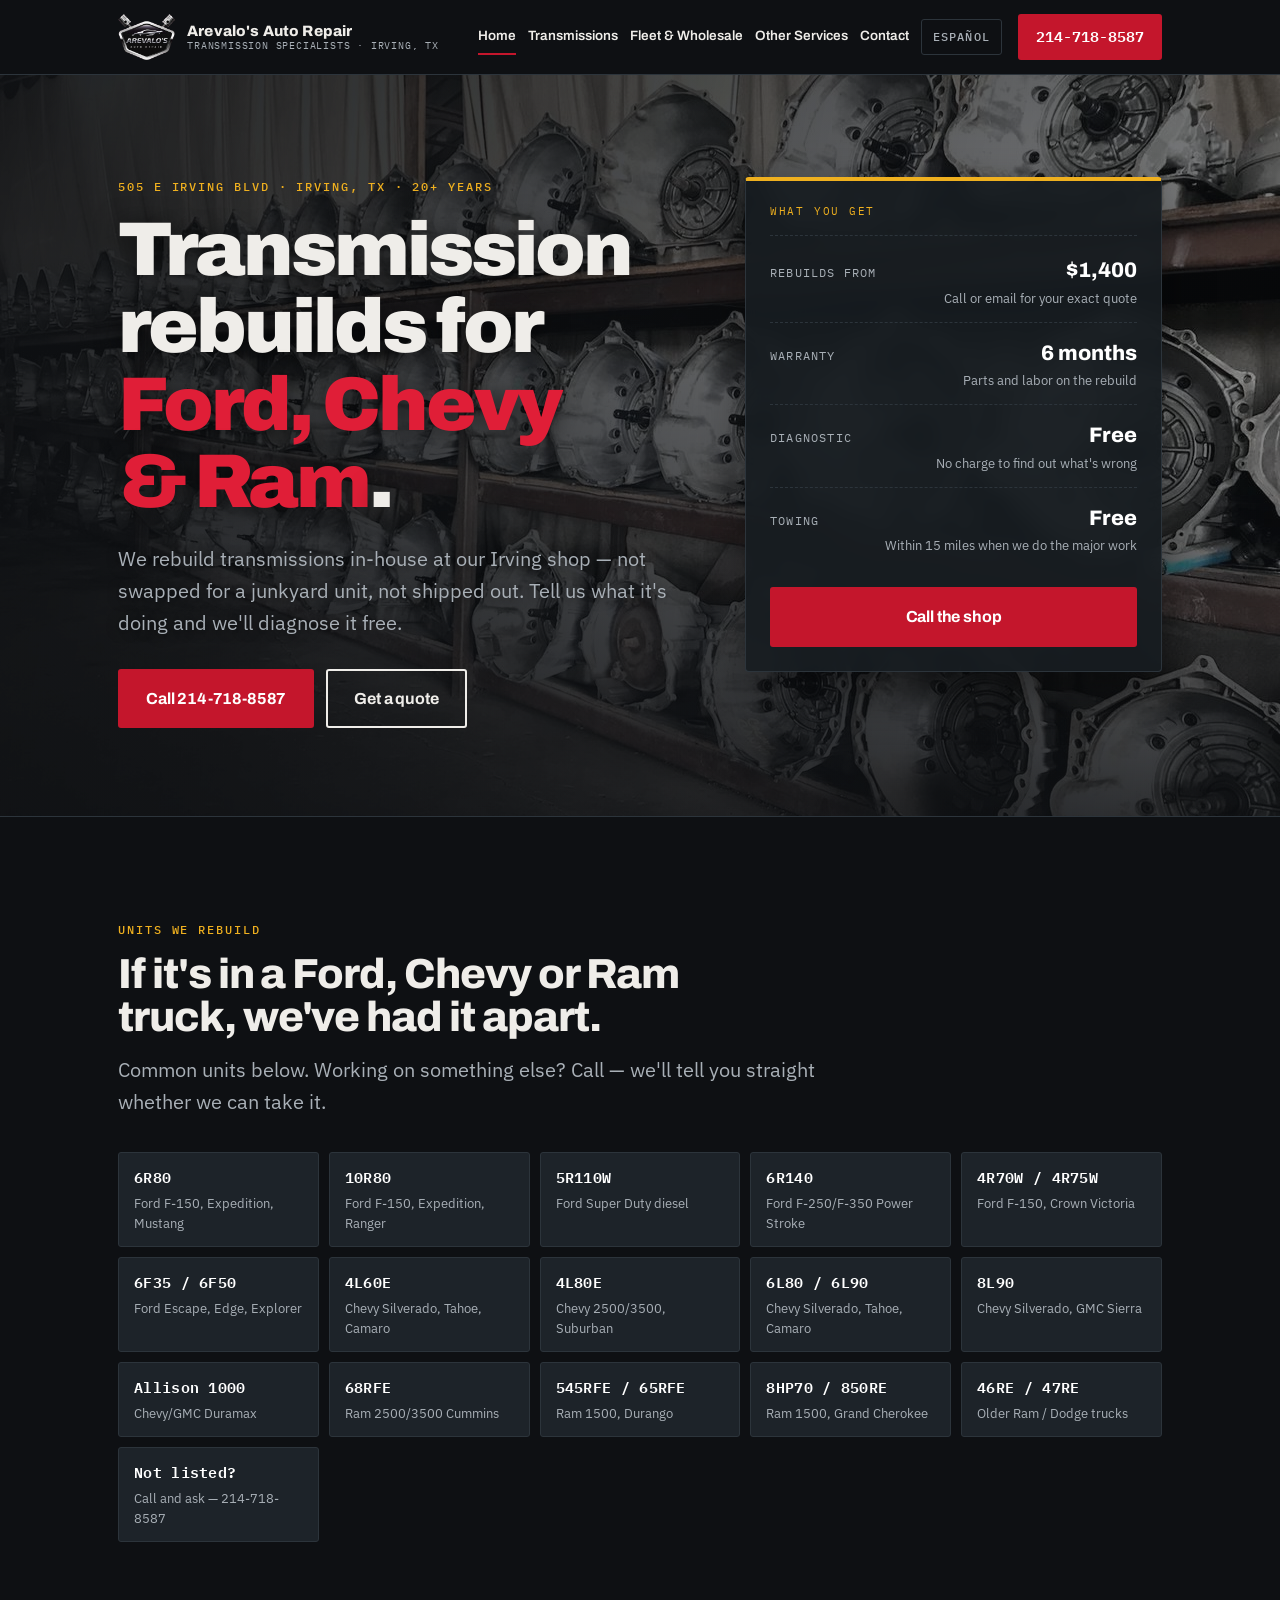
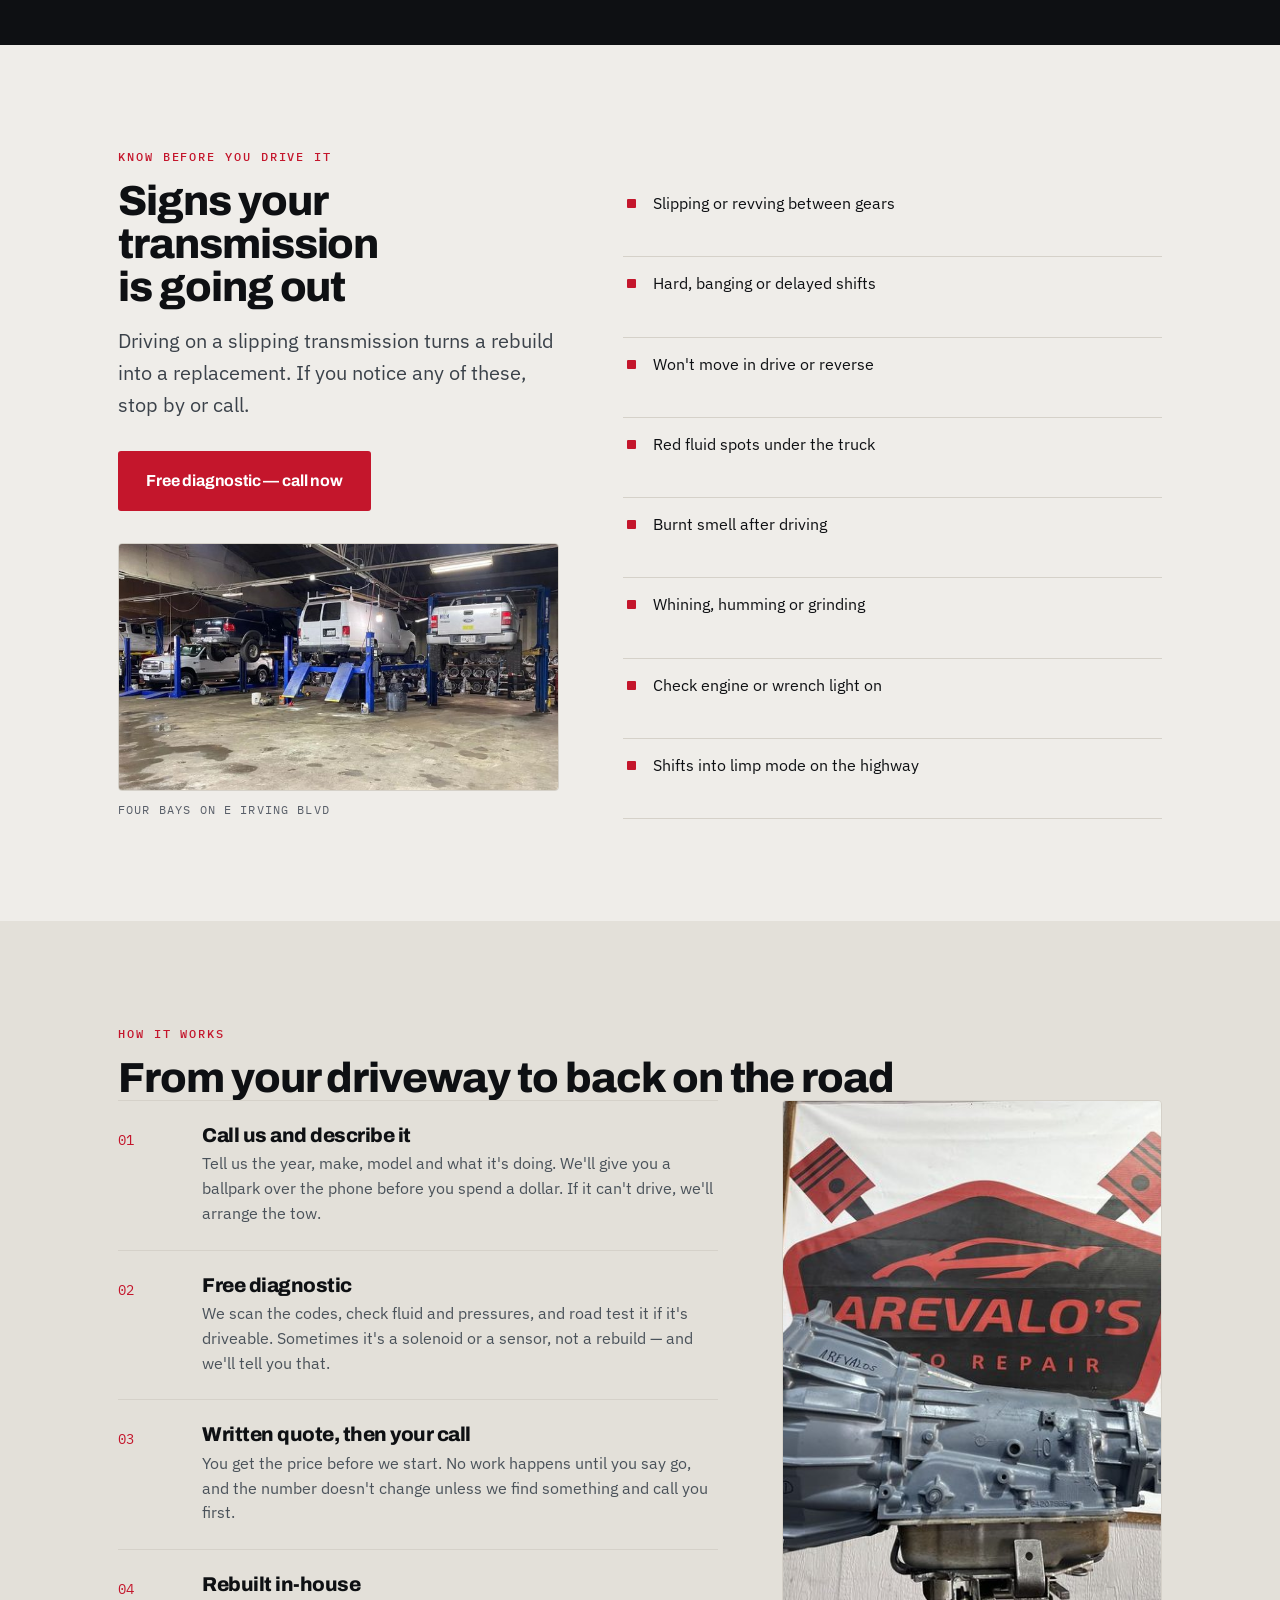
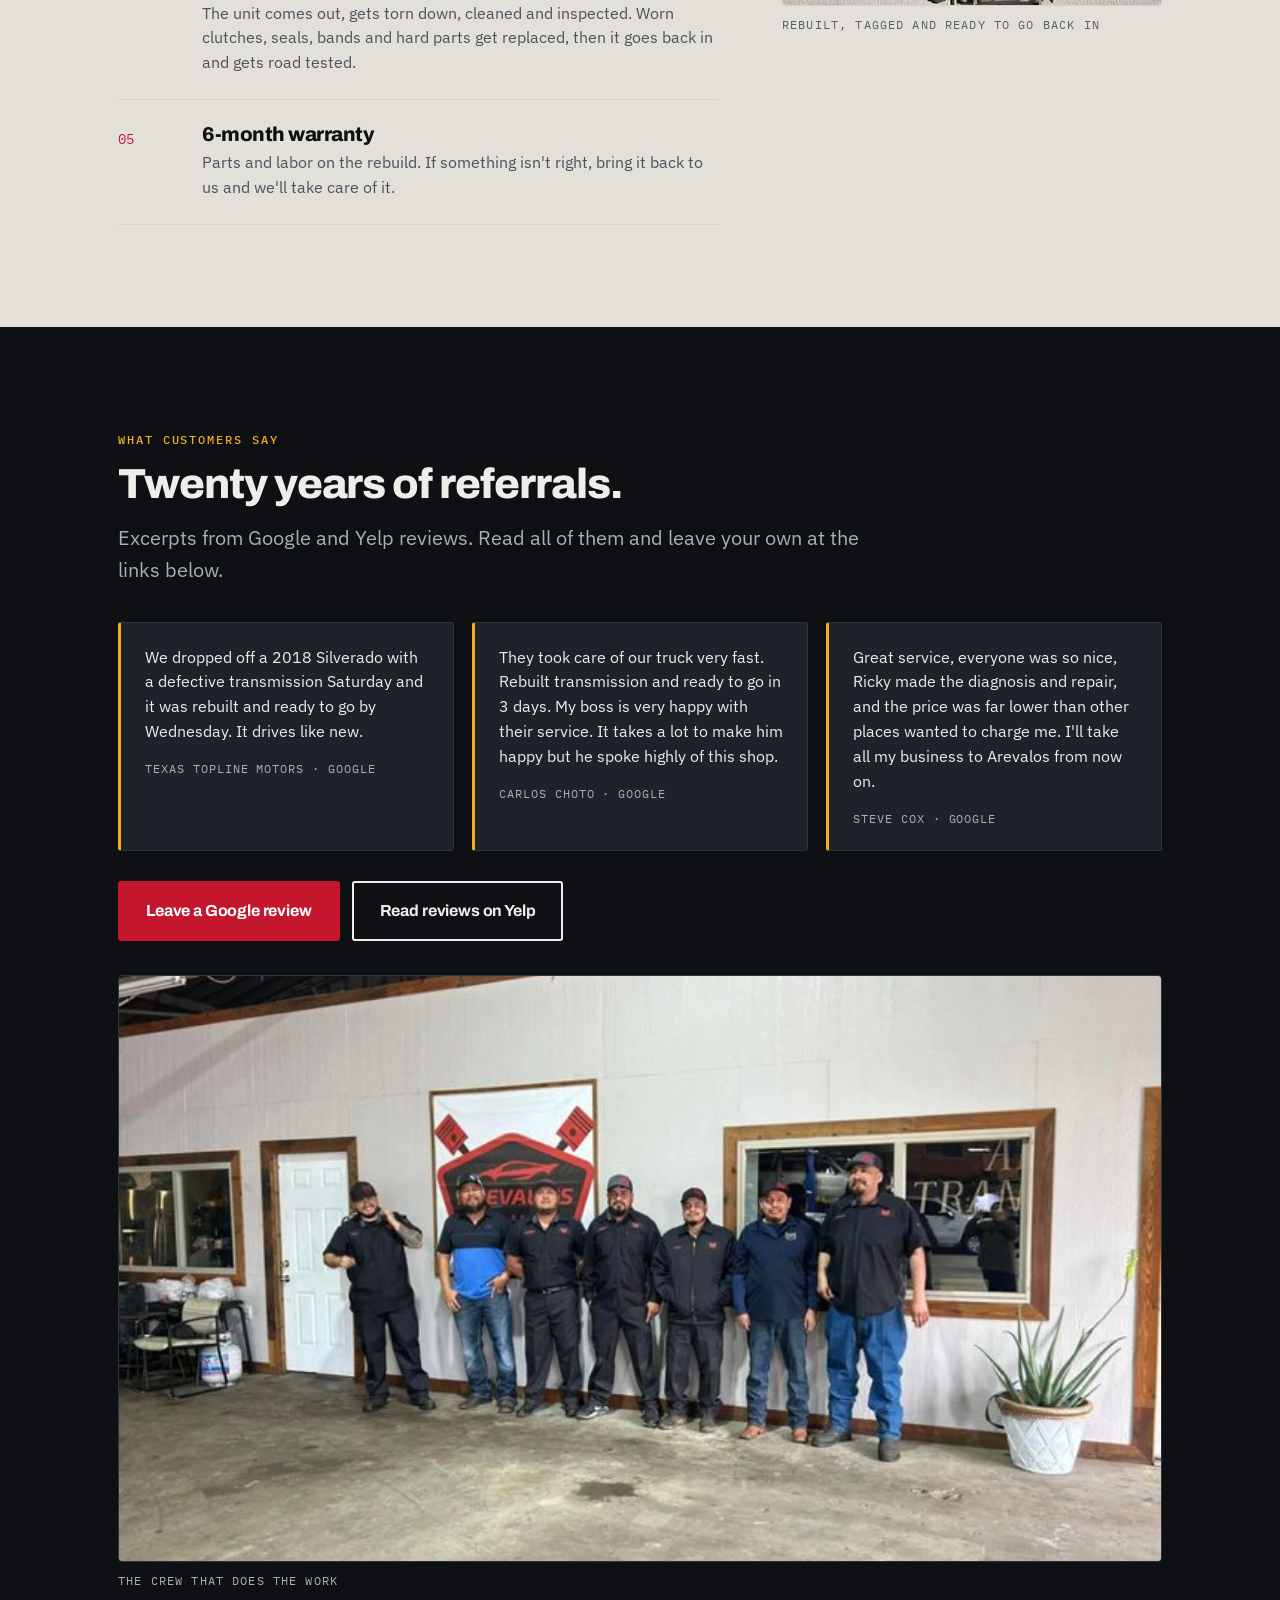
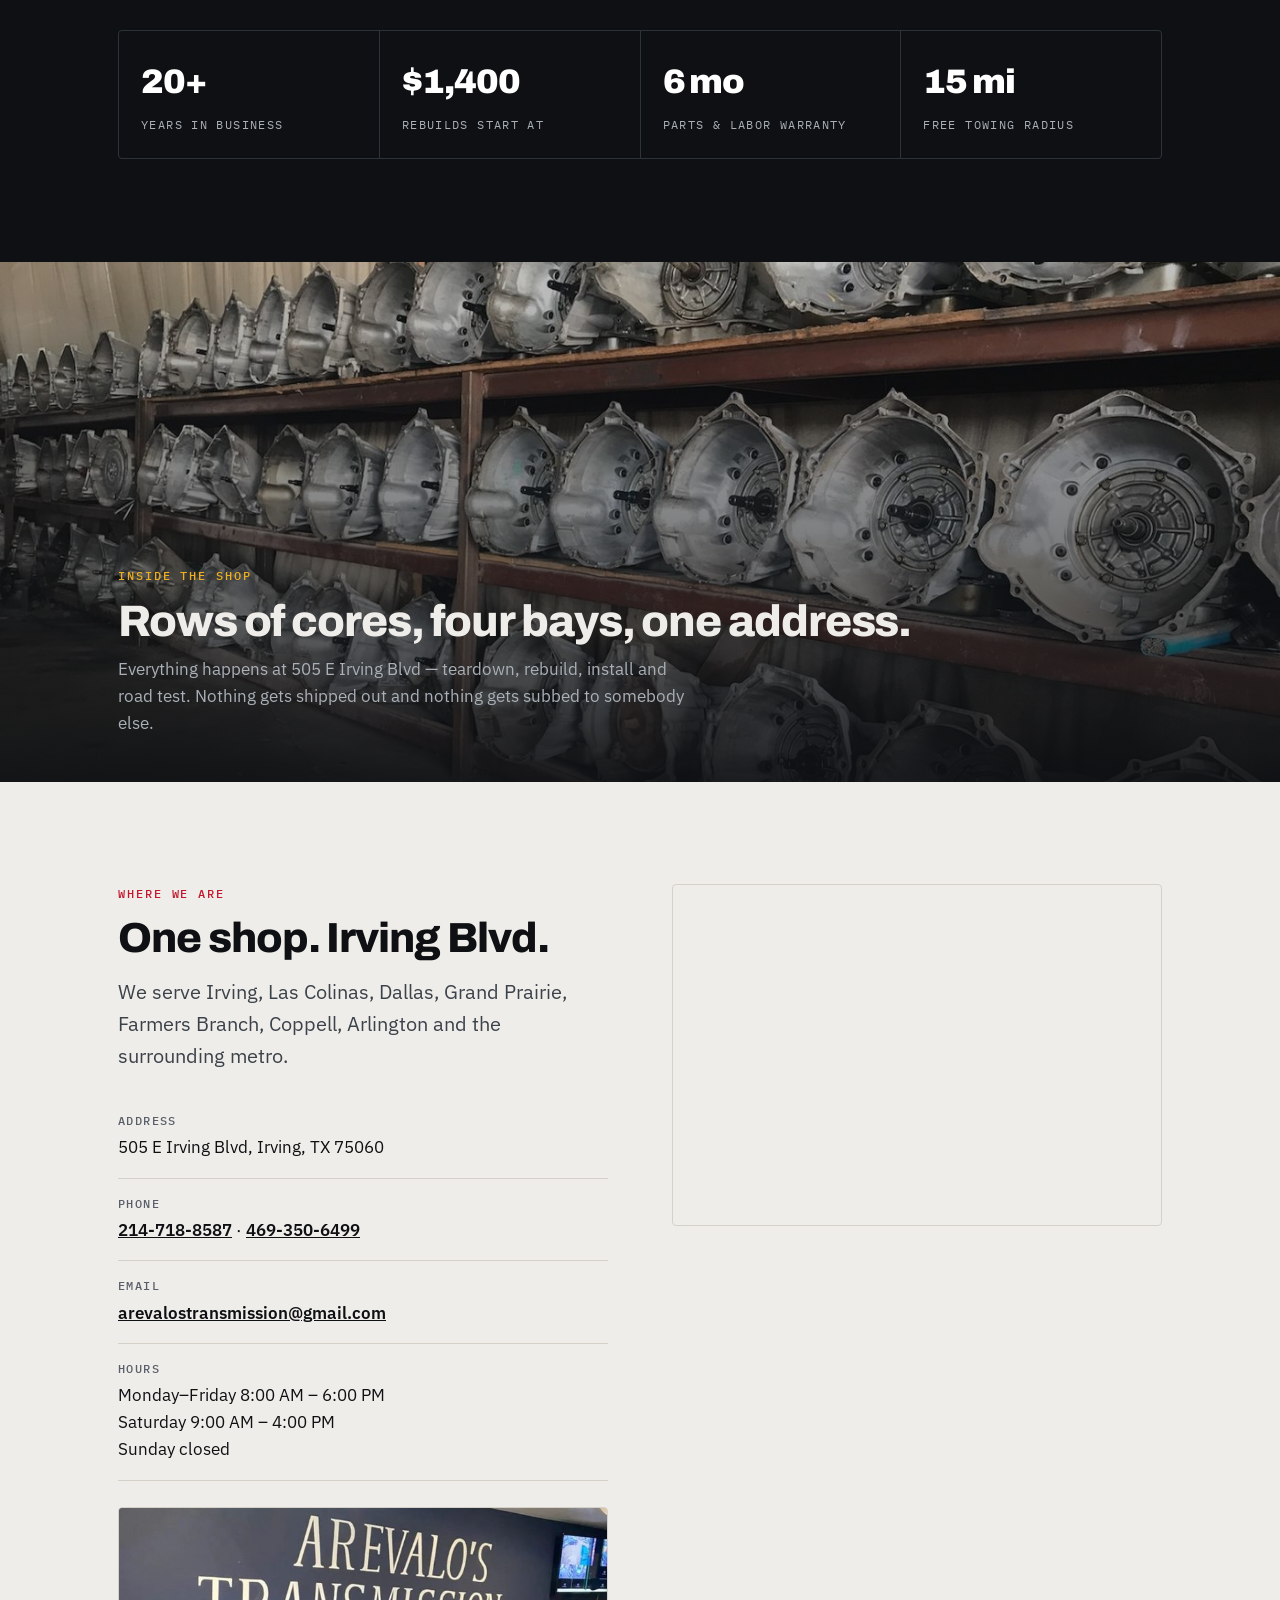
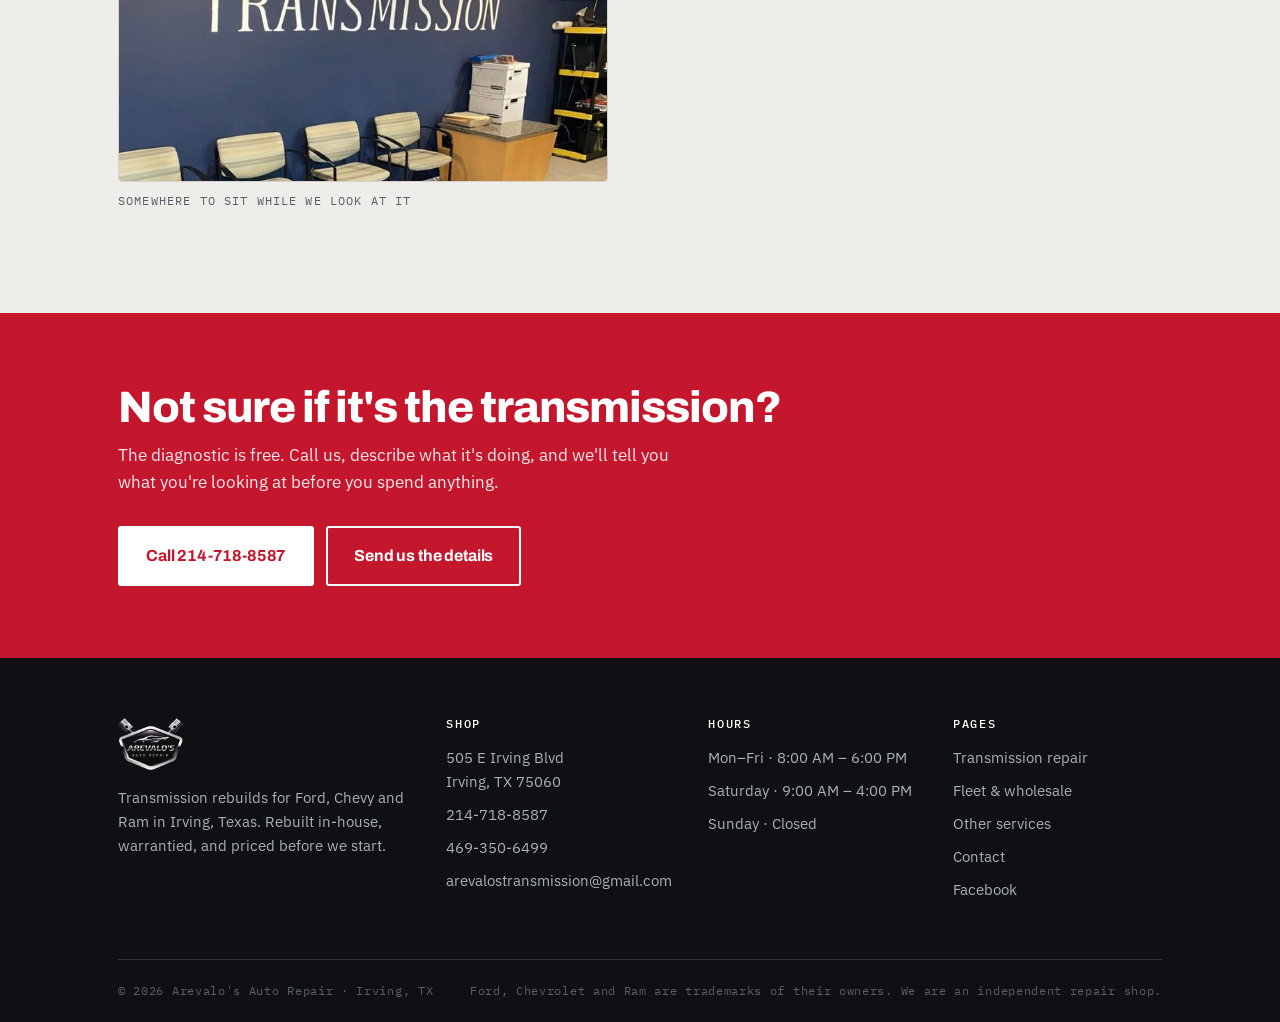
==== commit 05b75de2: "Fix trust, discoverability, accessibility and header layout site-wide Grouped because these changes " ====
--- a/index.html
+++ b/index.html
@@ -10,11 +10,22 @@
 <link rel="alternate" hreflang="es" href="https://arevalosautorepair.com/es/index.html">
 <link rel="alternate" hreflang="x-default" href="https://arevalosautorepair.com/">
 <link rel="icon" href="assets/favicon.png" type="image/png">
+<link rel="apple-touch-icon" href="assets/apple-touch-icon.png">
+<link rel="preload" as="image" href="assets/hero-wall-800.jpg" media="(max-width: 800px)">
+<link rel="preload" as="image" href="assets/hero-wall-1280.jpg" media="(min-width: 801px) and (max-width: 1280px)">
+<link rel="preload" as="image" href="assets/hero-wall-1920.jpg" media="(min-width: 1281px)">
+<meta property="og:site_name" content="Arevalo&#39;s Auto Repair">
+<meta property="og:type" content="website">
 <meta property="og:title" content="Transmission Repair &amp; Rebuilds in Irving, TX | Arevalo's Auto Repair">
 <meta property="og:description" content="Ford, Chevy and Ram transmission rebuilds in Irving, TX. Free diagnostic, free local towing, 6-month warranty.">
-<meta property="og:type" content="website">
 <meta property="og:url" content="https://arevalosautorepair.com/">
-<meta property="og:image" content="https://arevalosautorepair.com/assets/logo-640.png">
+<meta property="og:image" content="https://arevalosautorepair.com/assets/shop-2.jpg">
+<meta property="og:image:width" content="1400">
+<meta property="og:image:height" content="1050">
+<meta property="og:image:alt" content="The wall of rebuilt transmissions at Arevalo's Auto Repair in Irving, Texas">
+<meta property="og:locale" content="en_US">
+<meta property="og:locale:alternate" content="es_US">
+<meta name="twitter:card" content="summary_large_image">
 <link rel="preconnect" href="https://fonts.googleapis.com">
 <link rel="preconnect" href="https://fonts.gstatic.com" crossorigin>
 <link href="https://fonts.googleapis.com/css2?family=Archivo:wght@600;700;800;900&family=IBM+Plex+Mono:wght@400;500;600&family=IBM+Plex+Sans:wght@400;500;600&display=swap" rel="stylesheet">
@@ -23,9 +34,16 @@
 {
   "@context": "https://schema.org",
   "@type": "AutoRepair",
+  "@id": "https://arevalosautorepair.com/#business",
   "name": "Arevalo's Auto Repair",
   "url": "https://arevalosautorepair.com/",
-  "image": "https://arevalosautorepair.com/assets/logo-640.png",
+  "image": [
+    "https://arevalosautorepair.com/assets/shop-2.jpg",
+    "https://arevalosautorepair.com/assets/shop-1.jpg",
+    "https://arevalosautorepair.com/assets/shop-4.jpg"
+  ],
+  "logo": "https://arevalosautorepair.com/assets/logo-640.png",
+  "hasMap": "https://www.google.com/maps?cid=8593300856004174944",
   "telephone": "+1-214-718-8587",
   "contactPoint": { "@type": "ContactPoint", "telephone": "+1-469-350-6499", "contactType": "customer service" },
   "email": "arevalostransmission@gmail.com",
@@ -56,11 +74,12 @@
 </script>
 </head>
 <body>
+<a class="skiplink" href="#main">Skip to content</a>
 
 <header class="masthead">
   <div class="wrap masthead__bar">
     <a class="masthead__logo" href="index.html">
-      <img src="assets/logo-320.png" alt="Arevalo's Auto Repair">
+      <img src="assets/logo-200.png" width="200" height="161" alt="Arevalo's Auto Repair">
       <span class="masthead__name">Arevalo's Auto Repair<span>Transmission Specialists · Irving, TX</span></span>
     </a>
     <button class="navtoggle" aria-expanded="false" aria-controls="nav">MENU</button>
@@ -76,7 +95,7 @@
   </div>
 </header>
 
-<section class="hero">
+<section id="main" class="hero">
   <div class="wrap hero__grid">
     <div>
       <p class="eyebrow on-dark">505 E Irving Blvd · Irving, TX · 20+ years</p>
@@ -149,7 +168,7 @@
           <a class="btn btn--call" href="tel:+12147188587">Free diagnostic — call now</a>
         </div>
         <figure class="shot shot--wide" style="margin-top:32px">
-          <img src="assets/shop-1.jpg" alt="Ford trucks and a work van up on the lifts at Arevalo's Auto Repair in Irving, Texas" loading="lazy">
+          <img src="assets/shop-1.jpg" srcset="assets/shop-1-700.jpg 700w, assets/shop-1.jpg 1400w" sizes="(min-width: 1140px) 560px, (min-width: 760px) 50vw, 100vw" width="1400" height="1050" alt="Ford trucks and a work van up on the lifts at Arevalo's Auto Repair in Irving, Texas" loading="lazy">
           <figcaption>Four bays on E Irving Blvd</figcaption>
         </figure>
       </div>
@@ -205,7 +224,7 @@
       </div>
     </div>
     <figure class="shot">
-      <img src="assets/shop-3.jpg" alt="Freshly rebuilt transmission on a stand in front of the Arevalo's Auto Repair banner" loading="lazy">
+      <img src="assets/shop-3.jpg" srcset="assets/shop-3-700.jpg 700w, assets/shop-3.jpg 1400w" sizes="(min-width: 1140px) 560px, (min-width: 760px) 50vw, 100vw" width="1400" height="1050" alt="Freshly rebuilt transmission on a stand in front of the Arevalo's Auto Repair banner" loading="lazy">
       <figcaption>Rebuilt, tagged and ready to go back in</figcaption>
     </figure>
     </div>
@@ -219,37 +238,41 @@
     <p class="lede" style="margin-top:16px">Excerpts from Google and Yelp reviews. Read all of them and leave your own at the links below.</p>
 
     <!-- ==========================================================
-         REVIEWS — VERIFY BEFORE GOING LIVE.
-         These excerpts came from third-party review aggregators, so
-         confirm each one against your live Google/Yelp profile and
-         replace with the customer's exact wording plus their real
-         first name, last initial and date.
+         REVIEWS — verbatim from the shop's own Google profile
+         (google.com/maps?cid=8593300856004174944), read 2026-08-26.
+         Quotes are exact; the TEXAS TOPLINE MOTORS one is trimmed at a
+         sentence break. Google shows relative dates ("a year ago"), so
+         no date is cited rather than guess one — add real dates if you
+         pull them from the Business Profile dashboard.
+         Do not paraphrase a review and attribute it to Google.
          To add another: copy one <div class="quote"> block.
          ========================================================== -->
     <div class="quotes">
       <div class="quote">
-        <p>Brought in a 2021 Ford Transit for a construction company. Another shop quoted a long wait; the tow from Arlington showed up inside the hour and the van was turned around fast.</p>
-        <cite>Google review · Work van owner</cite>
+        <p>We dropped off a 2018 Silverado with a defective transmission Saturday and it was rebuilt and ready to go by Wednesday. It drives like new.</p>
+        <cite>Texas Topline Motors · Google</cite>
       </div>
       <div class="quote">
-        <p>Work van broke down and one Irving shop wanted far more money and up to ten weeks for parts. Arevalo's quoted less, said one week, and the van runs smooth. No extra charges.</p>
-        <cite>Google review · Work van owner</cite>
+        <p>They took care of our truck very fast. Rebuilt transmission and ready to go in 3 days. My boss is very happy with their service. It takes a lot to make him happy but he spoke highly of this shop.</p>
+        <cite>Carlos Choto · Google</cite>
       </div>
       <div class="quote">
-        <p>Very friendly and courteous, and very good work. It's a family business and I respect that.</p>
-        <cite>Hamid N. · Yelp · March 2025</cite>
+        <p>Great service, everyone was so nice, Ricky made the diagnosis and repair, and the price was far lower than other places wanted to charge me. I'll take all my business to Arevalos from now on.</p>
+        <cite>Steve Cox · Google</cite>
       </div>
     </div>
 
     <div class="btn-row" style="margin-top:30px">
-      <!-- Paste your Google review link here. Get it from your Google Business
-           Profile: Read reviews -> Get more reviews -> copy link. -->
-      <a class="btn btn--call" href="REPLACE_WITH_GOOGLE_REVIEW_LINK">Leave a Google review</a>
+      <!-- Canonical Google profile link for this business (CID 8593300856004174944).
+           Verified working. When you have the short "get more reviews" link from
+           the Business Profile dashboard (looks like https://g.page/r/.../review),
+           swap it in here and in es/index.html — it opens the star picker directly. -->
+      <a class="btn btn--call" href="https://www.google.com/maps?cid=8593300856004174944">Leave a Google review</a>
       <a class="btn btn--ghost" href="https://www.yelp.com/biz/arevalos-auto-repair-irving">Read reviews on Yelp</a>
     </div>
 
     <figure class="shot shot--wide" style="margin-top:34px">
-      <img src="assets/shop-4.jpg" alt="The Arevalo's Auto Repair crew inside the shop in Irving, Texas" loading="lazy">
+      <img src="assets/shop-4.jpg" srcset="assets/shop-4-700.jpg 700w, assets/shop-4.jpg 1400w" sizes="(min-width: 1140px) 560px, (min-width: 760px) 50vw, 100vw" width="1400" height="1050" alt="The Arevalo's Auto Repair crew inside the shop in Irving, Texas" loading="lazy">
       <figcaption>The crew that does the work</figcaption>
     </figure>
 
@@ -264,7 +287,7 @@
 
 <!-- Full-bleed photo band. Swap the background by changing the inline
      style below to any file in assets/. -->
-<section class="photoband" style="background-image:url('assets/shop-2.jpg')">
+<section class="photoband" style="--bg:url('assets/shop-2-700.jpg');--bg-lg:url('assets/shop-2.jpg')">
   <div class="wrap">
     <p class="eyebrow on-dark">Inside the shop</p>
     <h2>Rows of cores, four bays, one address.</h2>
@@ -286,7 +309,7 @@
           <li><strong>Hours</strong>Monday–Friday 8:00 AM – 6:00 PM<br>Saturday 9:00 AM – 4:00 PM<br>Sunday closed</li>
         </ul>
         <figure class="shot shot--wide shot--top" style="margin-top:26px">
-          <img src="assets/shop-5.jpg" alt="Customer waiting area at Arevalo's Transmission in Irving, Texas" loading="lazy">
+          <img src="assets/shop-5.jpg" srcset="assets/shop-5-700.jpg 700w, assets/shop-5.jpg 1400w" sizes="(min-width: 1140px) 560px, (min-width: 760px) 50vw, 100vw" width="1400" height="1866" alt="Customer waiting area at Arevalo's Transmission in Irving, Texas" loading="lazy">
           <figcaption>Somewhere to sit while we look at it</figcaption>
         </figure>
       </div>
@@ -314,7 +337,7 @@
   <div class="wrap">
     <div class="foot__grid">
       <div>
-        <img src="assets/logo-320.png" alt="Arevalo's Auto Repair">
+        <img src="assets/logo-200.png" width="200" height="161" alt="Arevalo's Auto Repair">
         <p>Transmission rebuilds for Ford, Chevy and Ram in Irving, Texas. Rebuilt in-house, warrantied, and priced before we start.</p>
       </div>
       <div>
--- a/styles.css
+++ b/styles.css
@@ -12,7 +12,7 @@
   --paper:    #EFEDE9;
   --paper-2:  #E3E0D9;
   --chrome:   #A9B0B7;
-  --mute:     #6E7681;
+  --mute:     #595F69;   /* 4.9:1 on --paper-2, 5.5:1 on --paper — WCAG AA at 11.5px */
   --red:      #C4162C;
   --red-hot:  #E01E37;
   --amber:    #EFB01F;
@@ -39,7 +39,17 @@
   -webkit-font-smoothing: antialiased;
 }
 
-img { max-width: 100%; display: block; }
+/* Keyboard skip link — visually hidden until it receives focus, so a
+   keyboard or screen-reader user can jump the nav on every page. */
+.skiplink {
+  position: absolute; left: -9999px; top: 0; z-index: 200;
+  background: var(--red); color: #fff; padding: 12px 18px;
+  font-family: var(--mono); font-size: 13px; letter-spacing: .08em;
+  text-transform: uppercase; text-decoration: none;
+}
+.skiplink:focus { left: 0; }
+
+img { max-width: 100%; height: auto; display: block; }
 a { color: inherit; }
 
 h1, h2, h3, h4 {
@@ -109,7 +119,7 @@
   display: flex; align-items: center; gap: 16px;
   min-height: 74px;
 }
-.masthead__logo { display: flex; align-items: center; gap: 12px; text-decoration: none; margin-right: auto; }
+.masthead__logo { display: flex; align-items: center; gap: 12px; text-decoration: none; margin-right: auto; flex-shrink: 0; }
 .masthead__logo img { height: 46px; width: auto; }
 .masthead__name {
   font-family: var(--display); font-weight: 800; font-size: 15px;
@@ -117,11 +127,11 @@
 }
 .masthead__name span {
   display: block; font-family: var(--mono); font-weight: 400;
-  font-size: 10.5px; letter-spacing: 0.13em; text-transform: uppercase; color: var(--chrome); white-space: nowrap;
-}
-.nav { display: flex; align-items: center; gap: 18px; }
+  font-size: 10px; letter-spacing: 0.08em; text-transform: uppercase; color: var(--chrome); white-space: nowrap;
+}
+.nav { display: flex; align-items: center; gap: 12px; }
 .nav a {
-  font-family: var(--display); font-weight: 600; font-size: 14px;
+  font-family: var(--display); font-weight: 600; font-size: 13.5px;
   color: var(--paper); text-decoration: none; padding: 6px 0;
   border-bottom: 2px solid transparent; white-space: nowrap;
 }
@@ -133,6 +143,18 @@
   padding: 7px 11px !important; color: var(--chrome) !important;
 }
 .nav a.langswitch:hover { color: #fff !important; border-color: var(--chrome) !important; }
+
+/* TEMPORARY — form-not-connected notice. Delete this rule and the
+   .formnote blocks in the HTML once YOUR_FORM_ID is replaced. */
+.formnote {
+  background: #FCF3DA; border: 1px solid var(--amber); border-left: 3px solid var(--amber);
+  border-radius: 3px; padding: 16px 18px; margin-bottom: 22px;
+  font-size: 15px; line-height: 1.5;
+}
+.formnote strong { font-family: var(--display); font-weight: 800; }
+.formnote a { font-weight: 600; text-decoration: underline; }
+
+.hp { position: absolute; left: -9999px; width: 1px; height: 1px; overflow: hidden; }
 
 /* photo gallery */
 .gallery { display: grid; grid-template-columns: repeat(auto-fill, minmax(280px, 1fr)); gap: 12px; margin-top: 36px; }
@@ -378,11 +400,14 @@
 .pagehead p { color: var(--chrome); font-size: clamp(16px, 1.9vw, 19px); max-width: 60ch; margin-top: 18px; }
 
 /* --- responsive --------------------------------------------------------- */
-@media (max-width: 1320px) {
-  html[lang="es"] .masthead__name span { display: none; }
-  html[lang="es"] .nav { gap: 15px; }
-  html[lang="es"] .nav a { font-size: 13.5px; }
-}
+@media (max-width: 1200px) {
+  .masthead__name span { display: none; }
+}
+
+/* Spanish nav labels are longer than the English ones, and the header bar is
+   capped at 1140px, so it never gets extra room no matter how wide the screen.
+   The tagline is what gives way. */
+html[lang="es"] .masthead__name span { display: none; }
 
 @media (max-width: 1080px) {
   .hero__grid, .split, .split--narrow { grid-template-columns: 1fr; }
@@ -448,7 +473,6 @@
 
 @media (max-width: 560px) {
   .foot__grid { grid-template-columns: 1fr; gap: 30px; }
-  .masthead__name span { display: none; }
   .step { grid-template-columns: 40px 1fr; gap: 14px; }
 }
 
@@ -494,6 +518,16 @@
 .steps-media .steps { margin-top: 0; }
 .steps-media > figure.shot { position: sticky; top: 104px; }
 .steps-media > figure.shot img { aspect-ratio: 3 / 4; }
+
+/* Full-bleed photos (.photoband, .pagehead--photo) name their image with two
+   custom properties in the markup — --bg for phones, --bg-lg for everything
+   else — so a phone downloads the 700px file instead of the 1400px one.
+   Inline background-image can't be overridden by a media query; a custom
+   property can. */
+.photoband, .pagehead--photo { background-image: var(--bg); }
+@media (min-width: 801px) {
+  .photoband, .pagehead--photo { background-image: var(--bg-lg); }
+}
 
 /* Edge-to-edge photo band with a line of text over it. */
 .photoband {
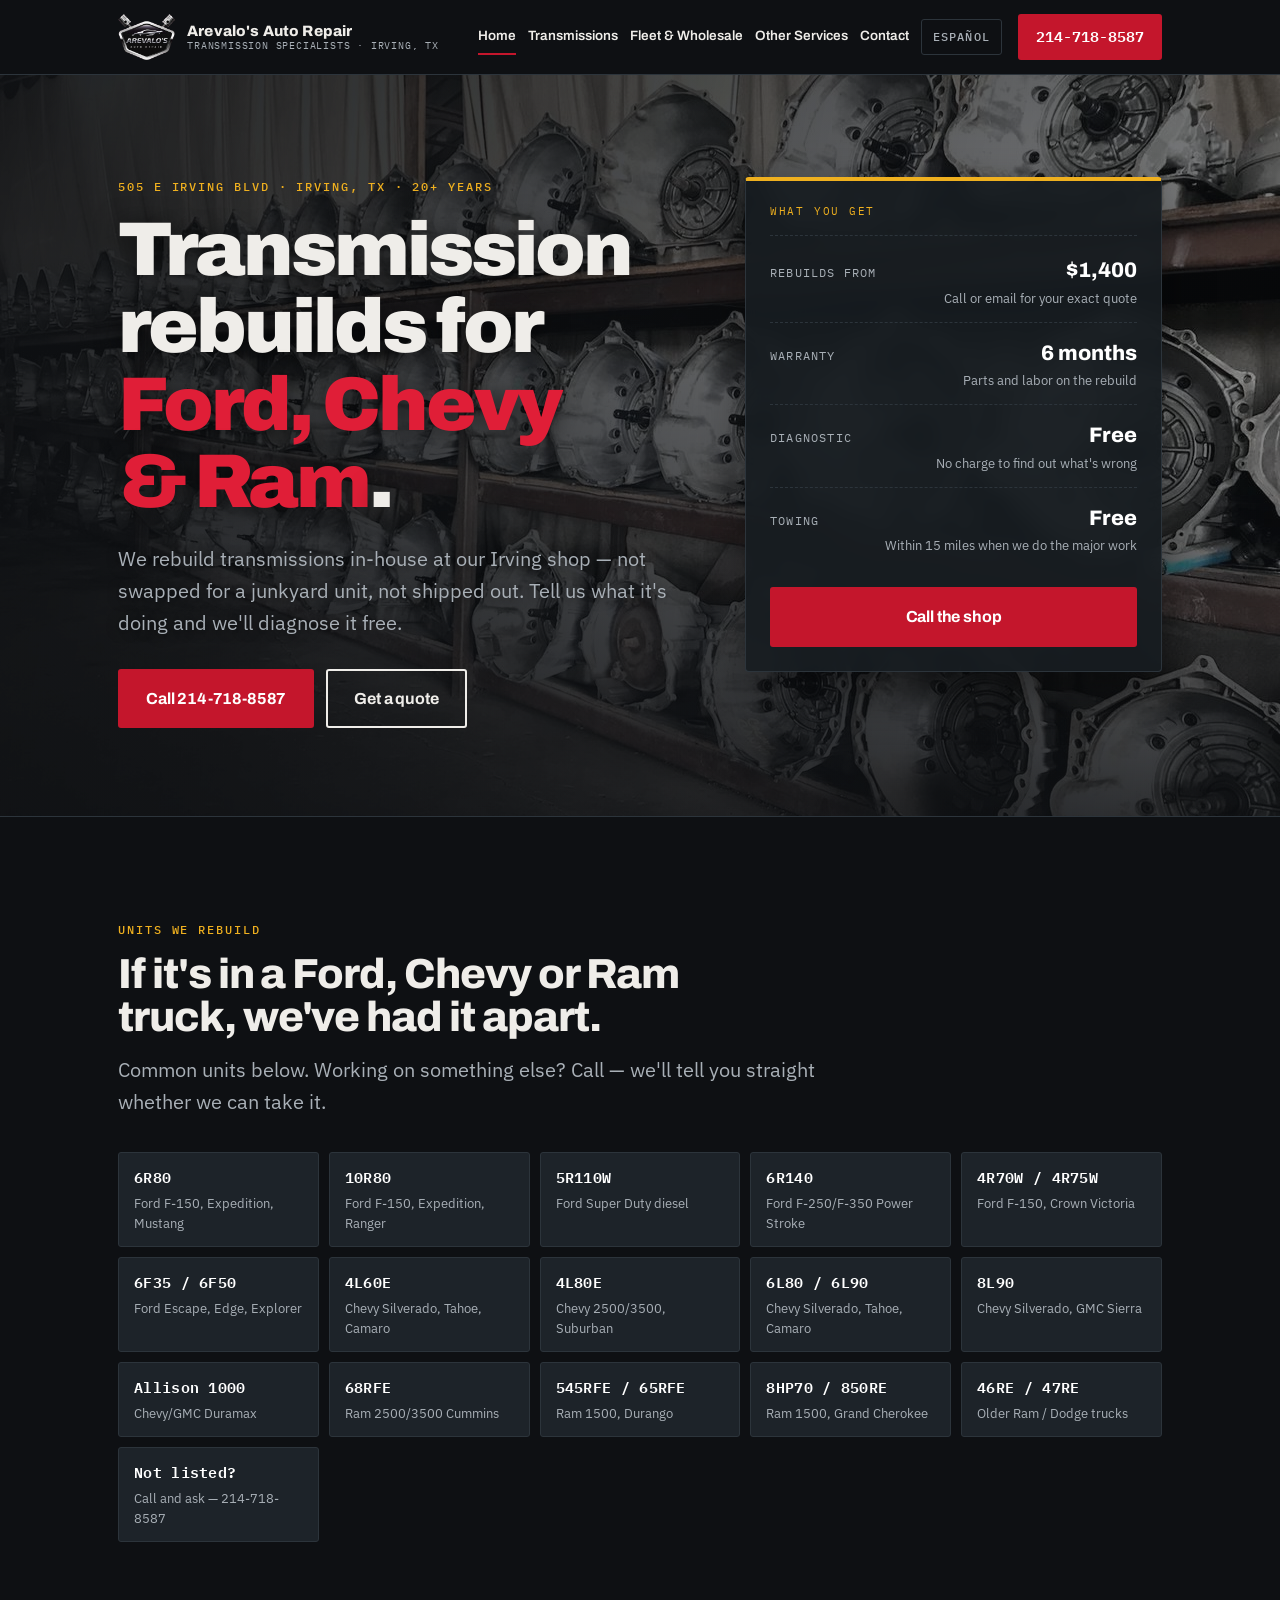
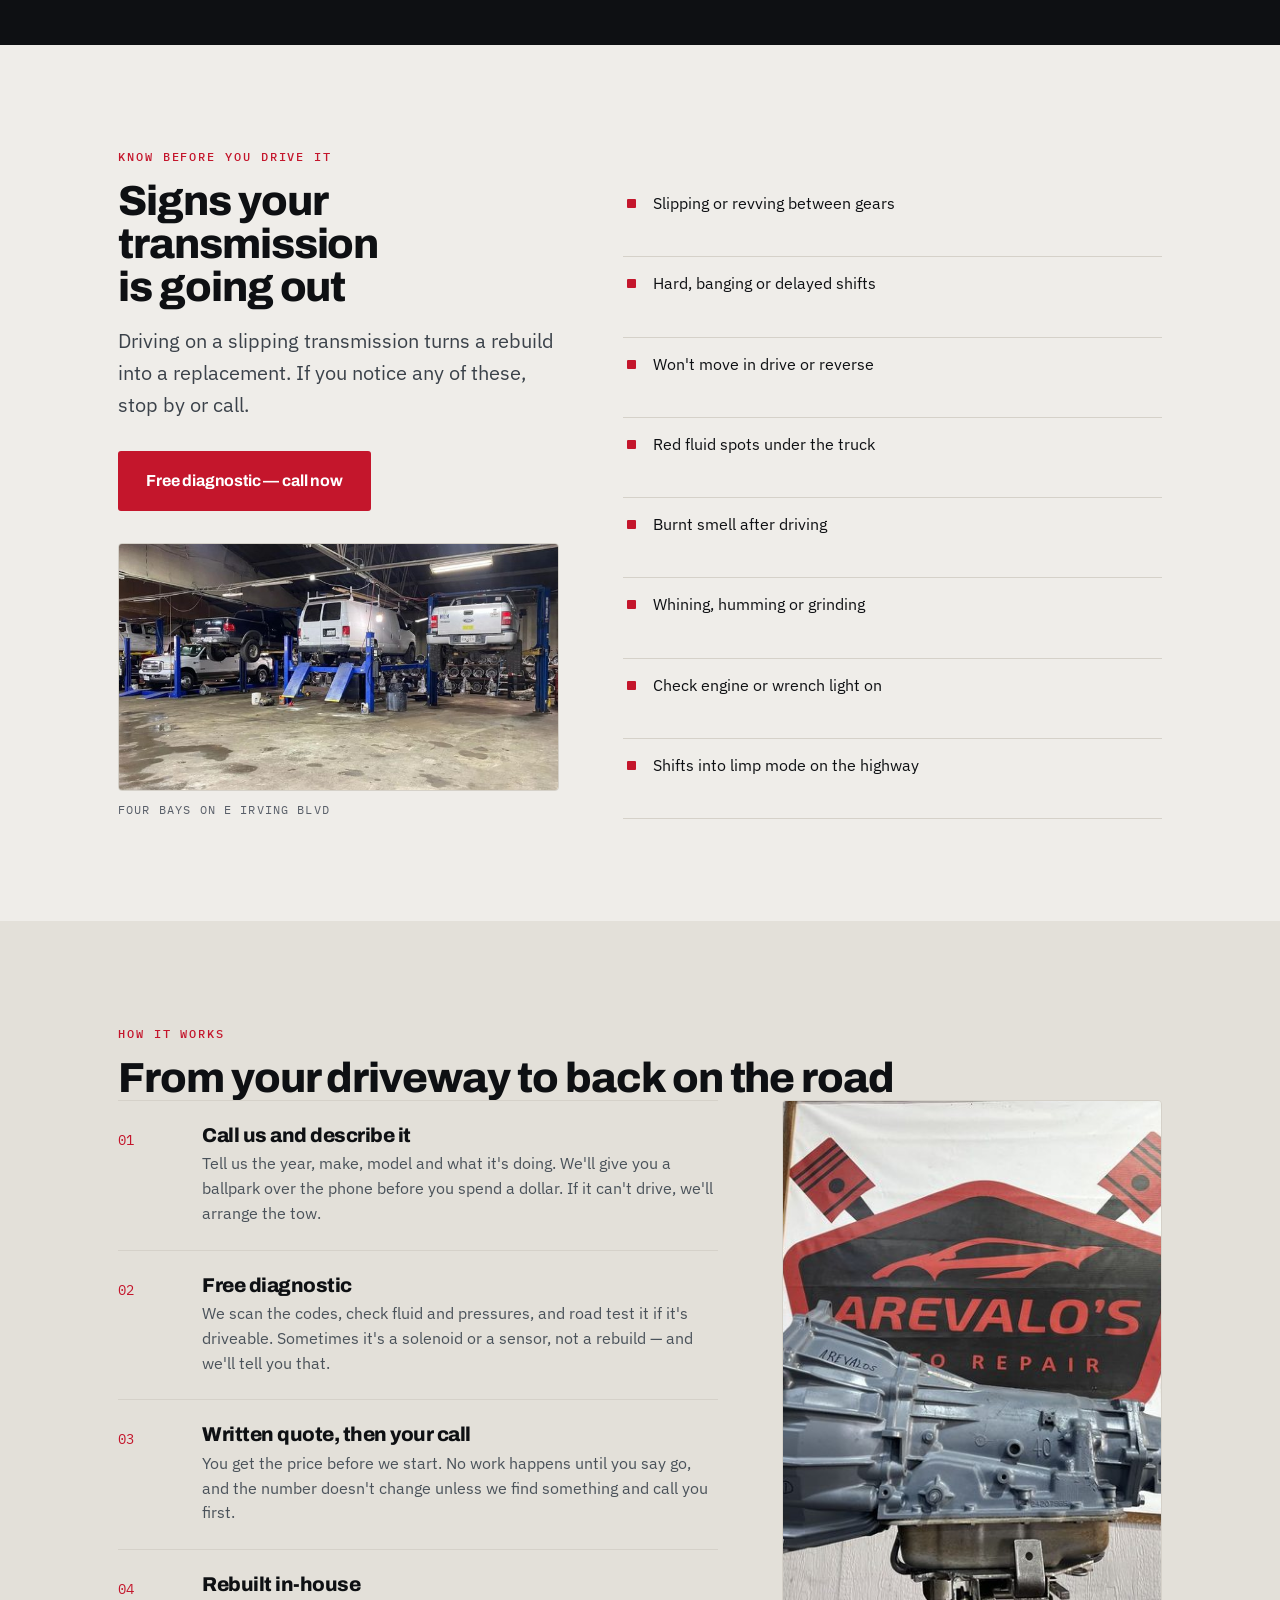
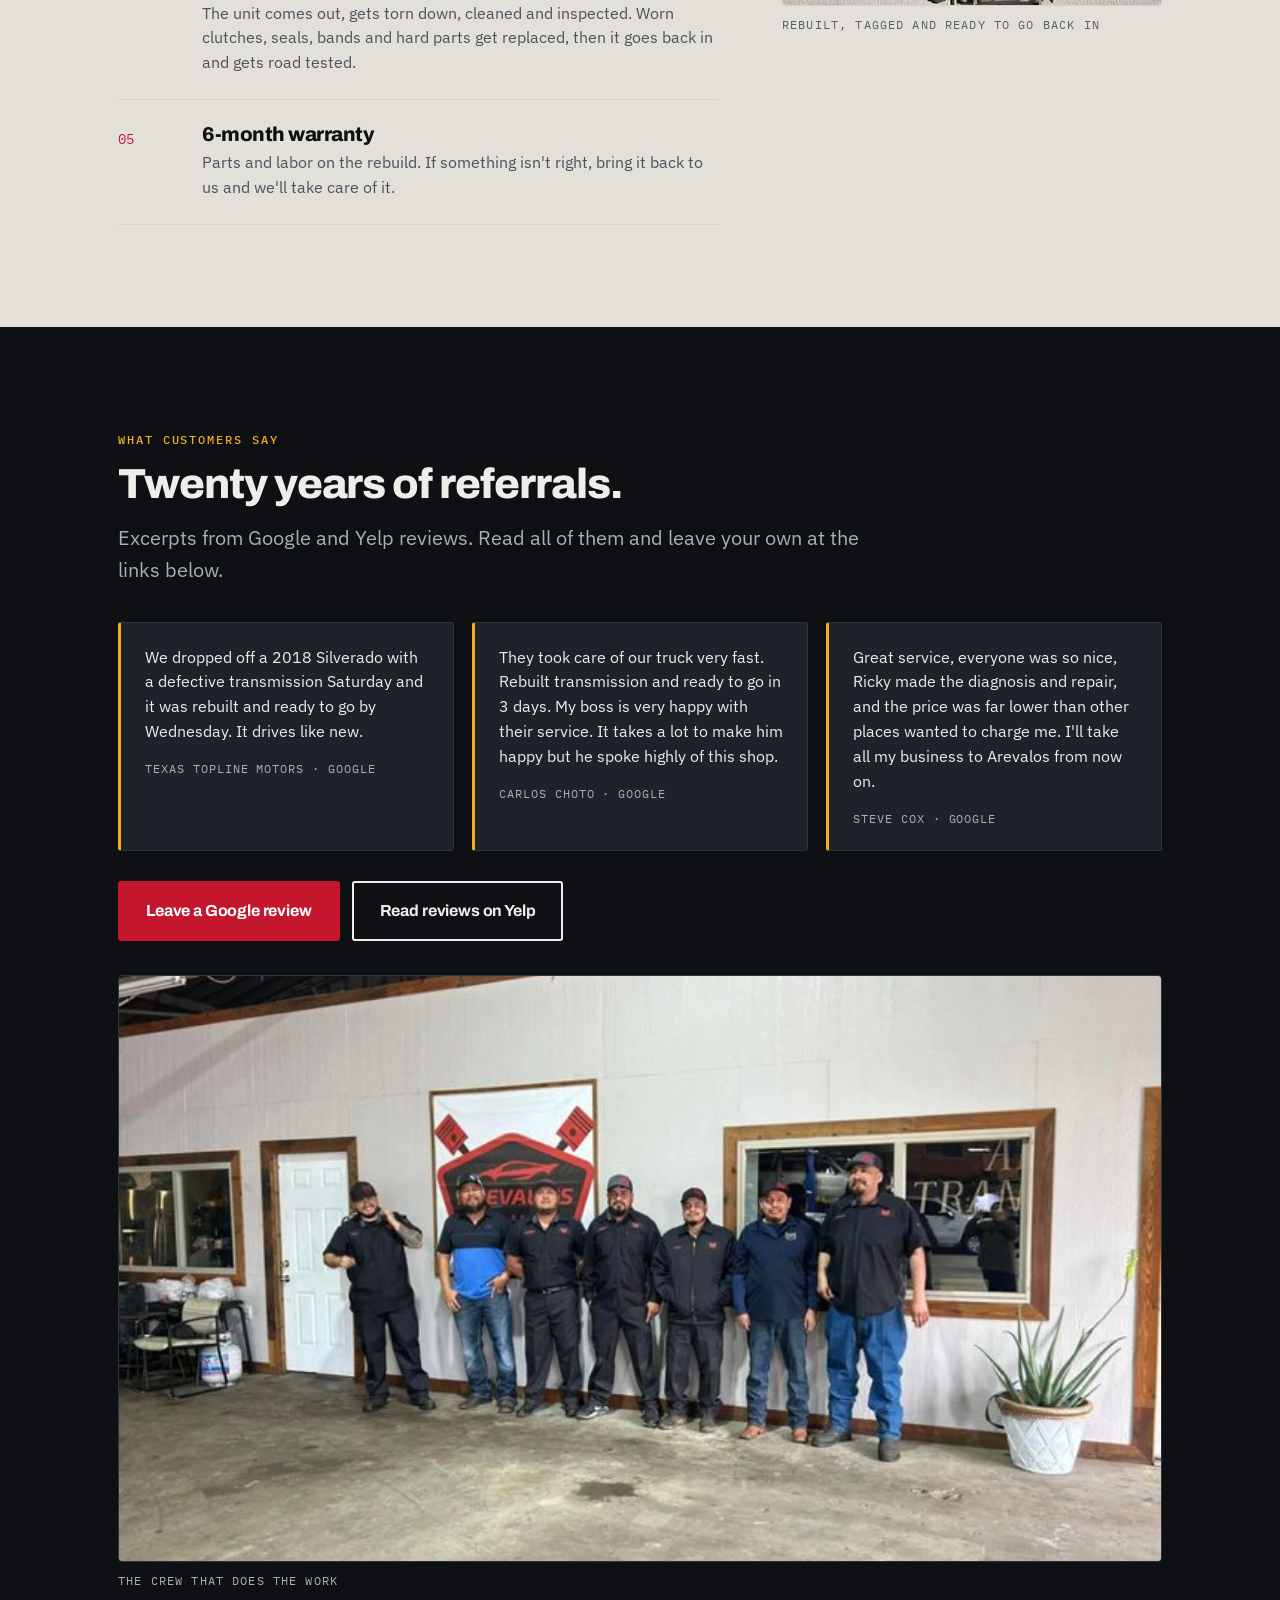
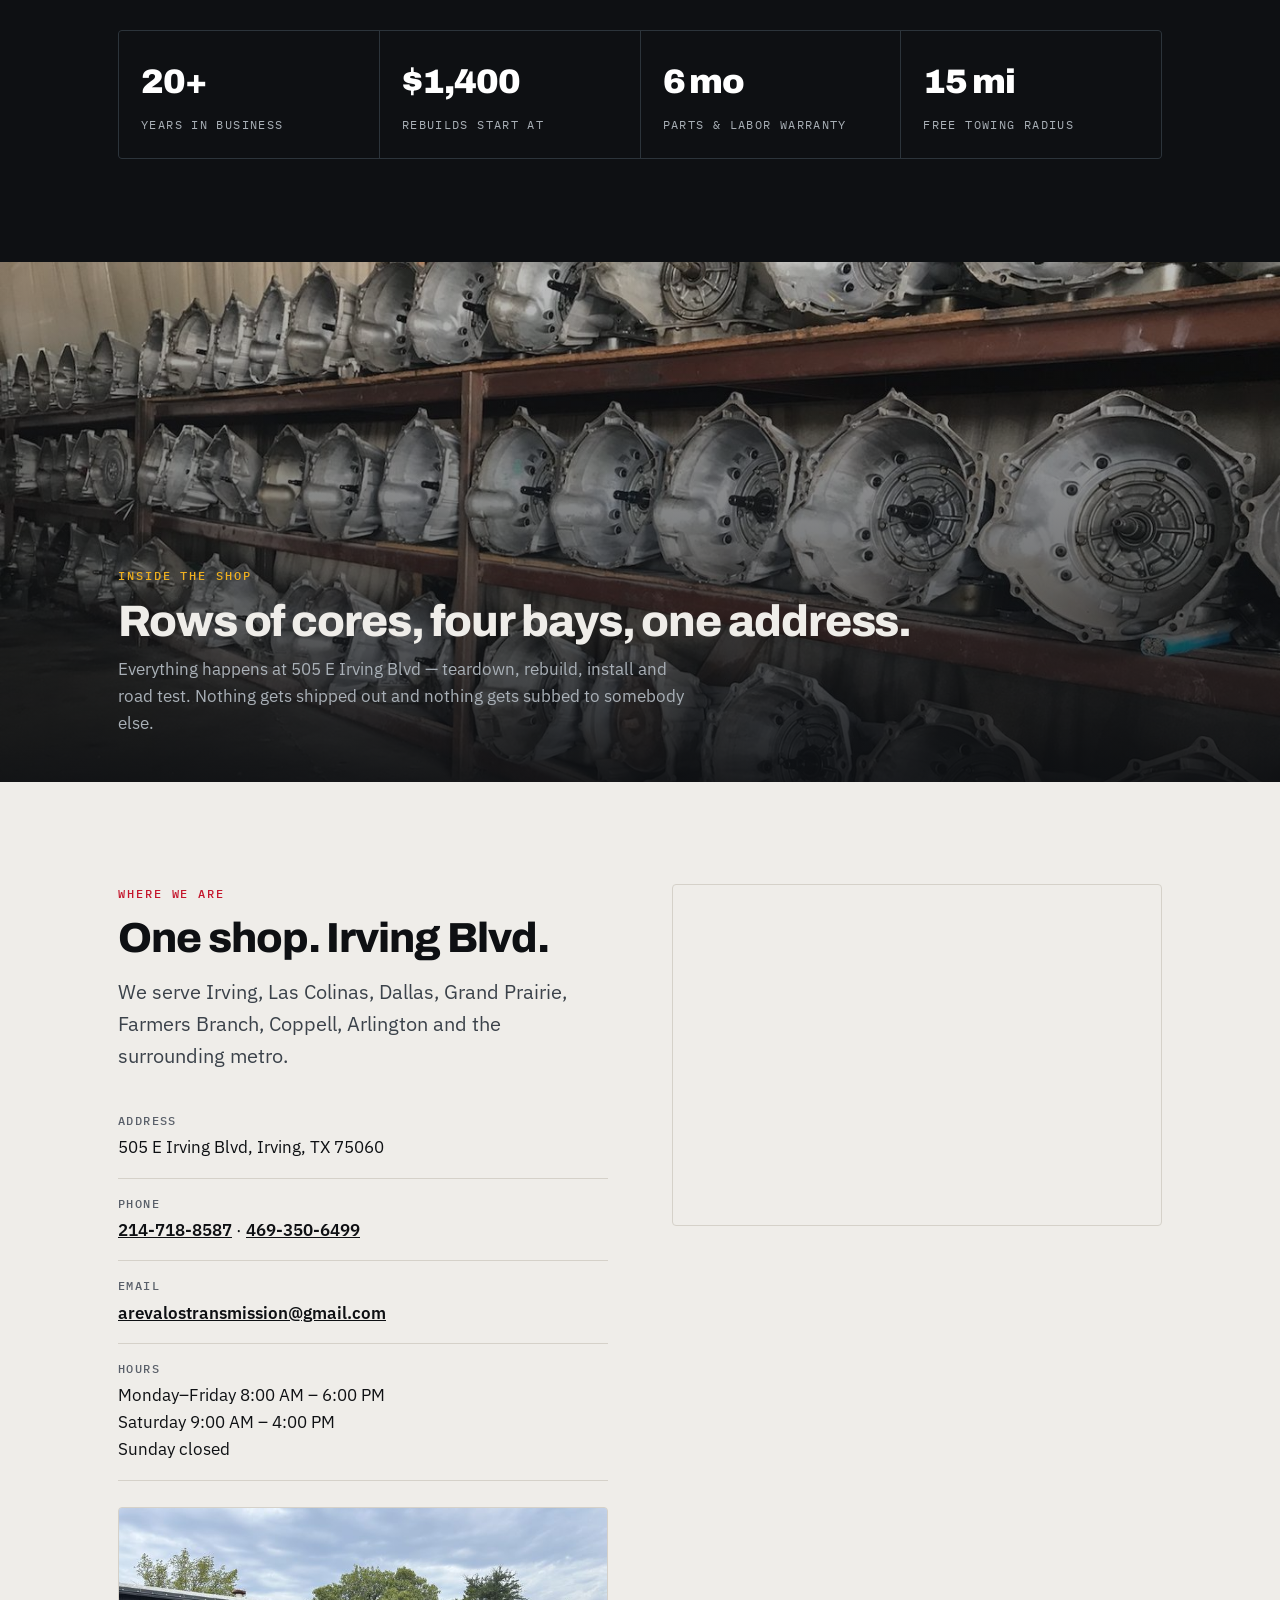
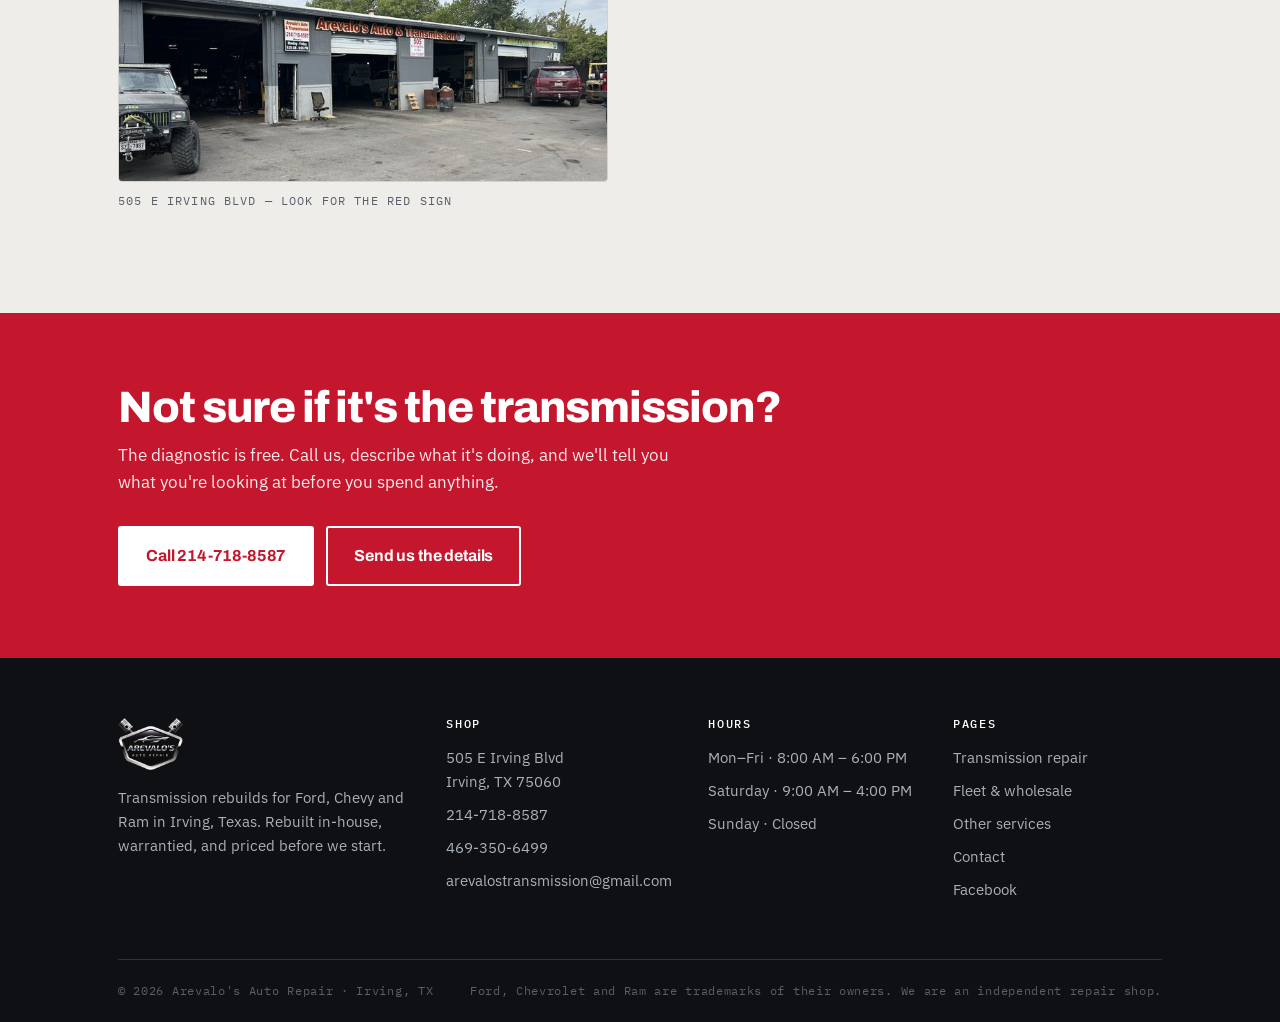
==== commit 97a9fe69: "Add the shop exterior photo, and record what it revealed Fills the one photo CLAUDE.md listed as mis" ====
--- a/index.html
+++ b/index.html
@@ -309,8 +309,8 @@
           <li><strong>Hours</strong>Monday–Friday 8:00 AM – 6:00 PM<br>Saturday 9:00 AM – 4:00 PM<br>Sunday closed</li>
         </ul>
         <figure class="shot shot--wide shot--top" style="margin-top:26px">
-          <img src="assets/shop-5.jpg" srcset="assets/shop-5-700.jpg 700w, assets/shop-5.jpg 1400w" sizes="(min-width: 1140px) 560px, (min-width: 760px) 50vw, 100vw" width="1400" height="1866" alt="Customer waiting area at Arevalo's Transmission in Irving, Texas" loading="lazy">
-          <figcaption>Somewhere to sit while we look at it</figcaption>
+          <img src="assets/shopexterior.jpg" srcset="assets/shopexterior-700.jpg 700w, assets/shopexterior.jpg 1400w" sizes="(min-width: 1140px) 560px, (min-width: 760px) 50vw, 100vw" width="1400" height="1050" alt="The Arevalo&#39;s Auto &amp; Transmission shop front at 505 E Irving Blvd, Irving, Texas, with the bay doors open" loading="lazy">
+          <figcaption>505 E Irving Blvd — look for the red sign</figcaption>
         </figure>
       </div>
       <div class="map">
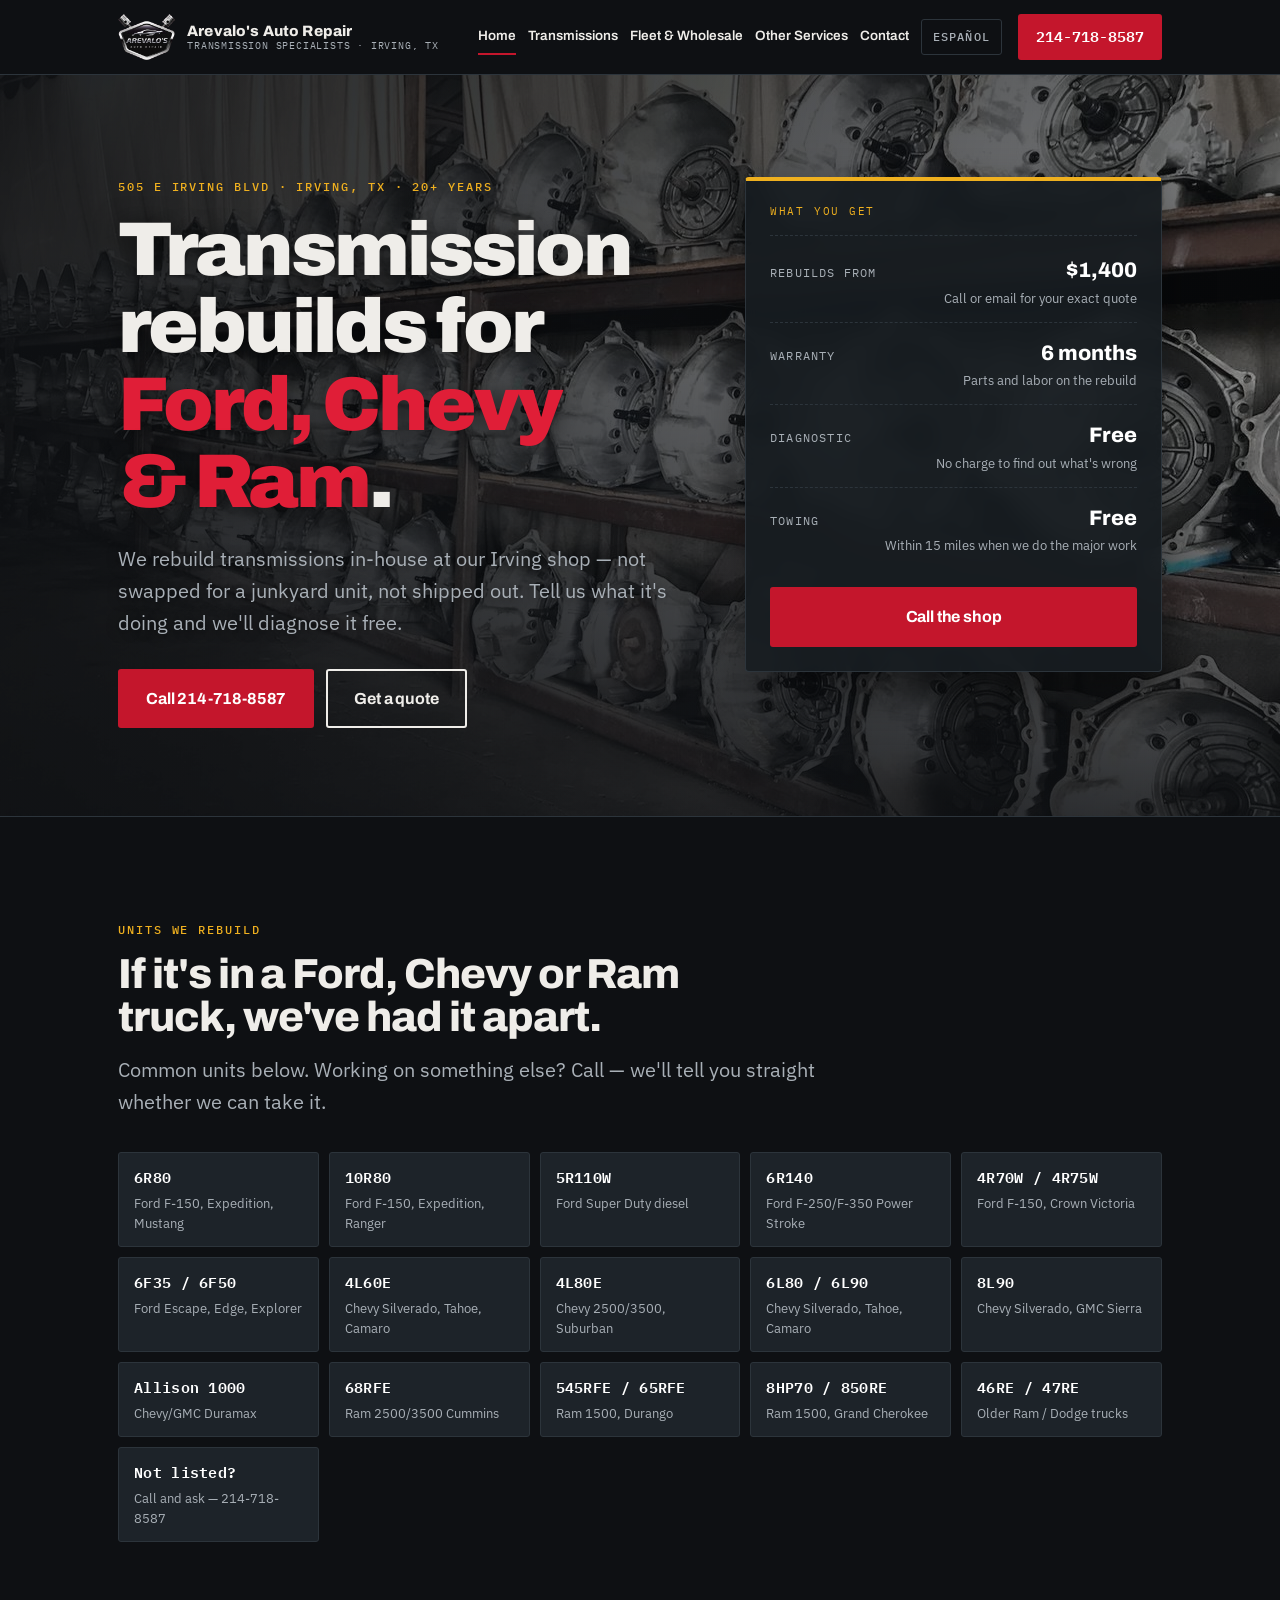
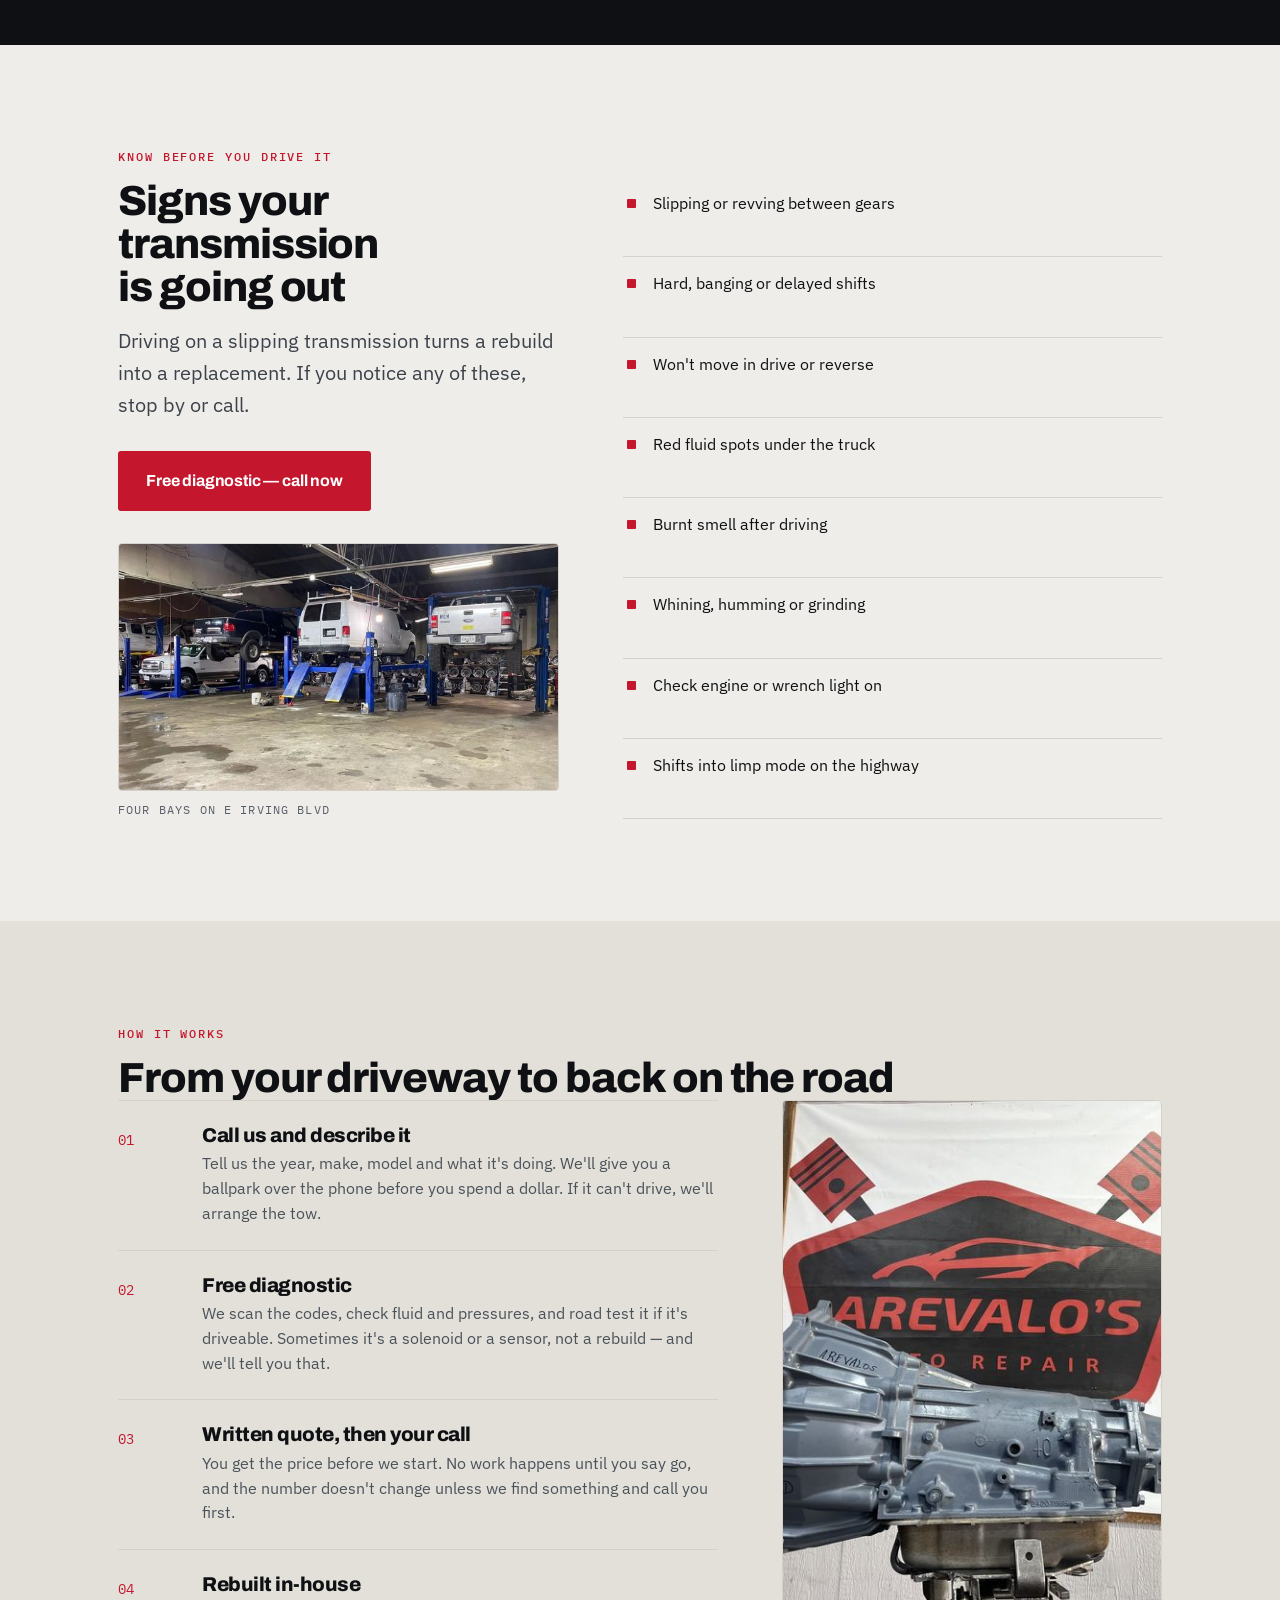
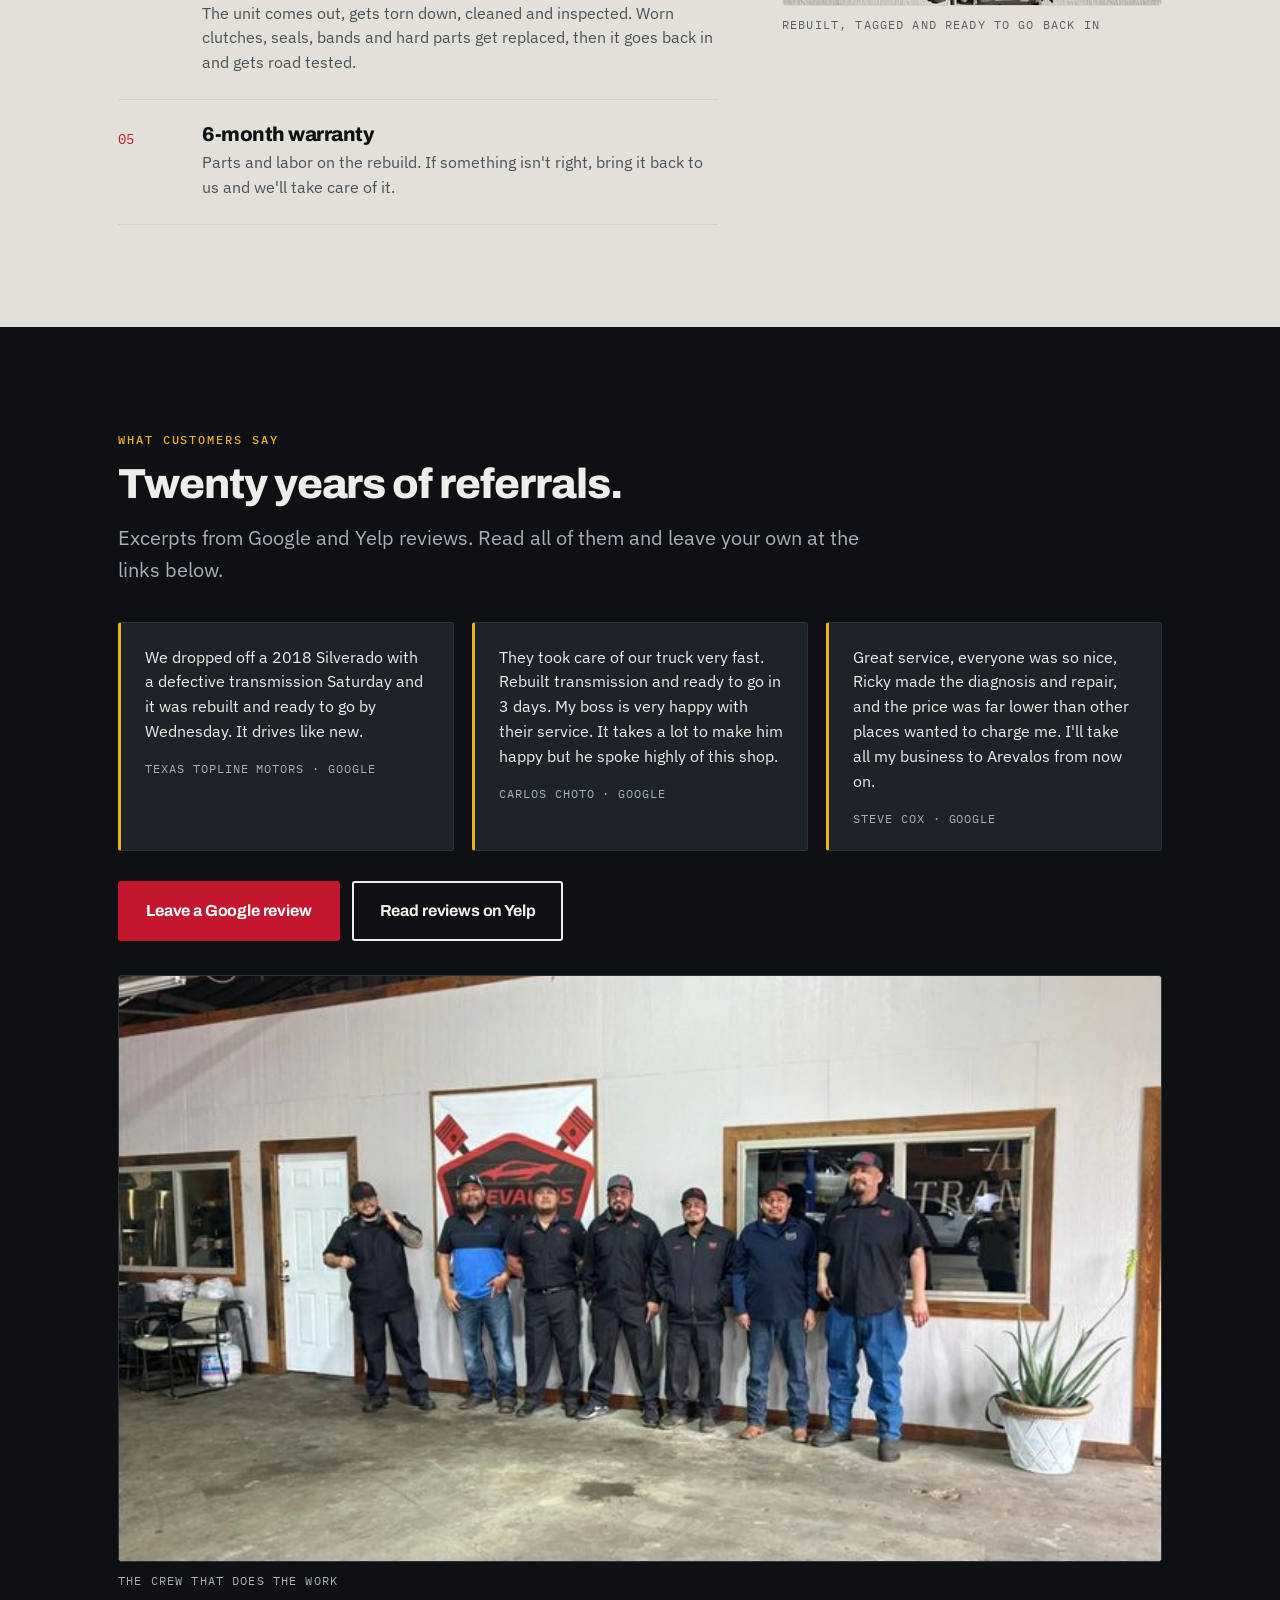
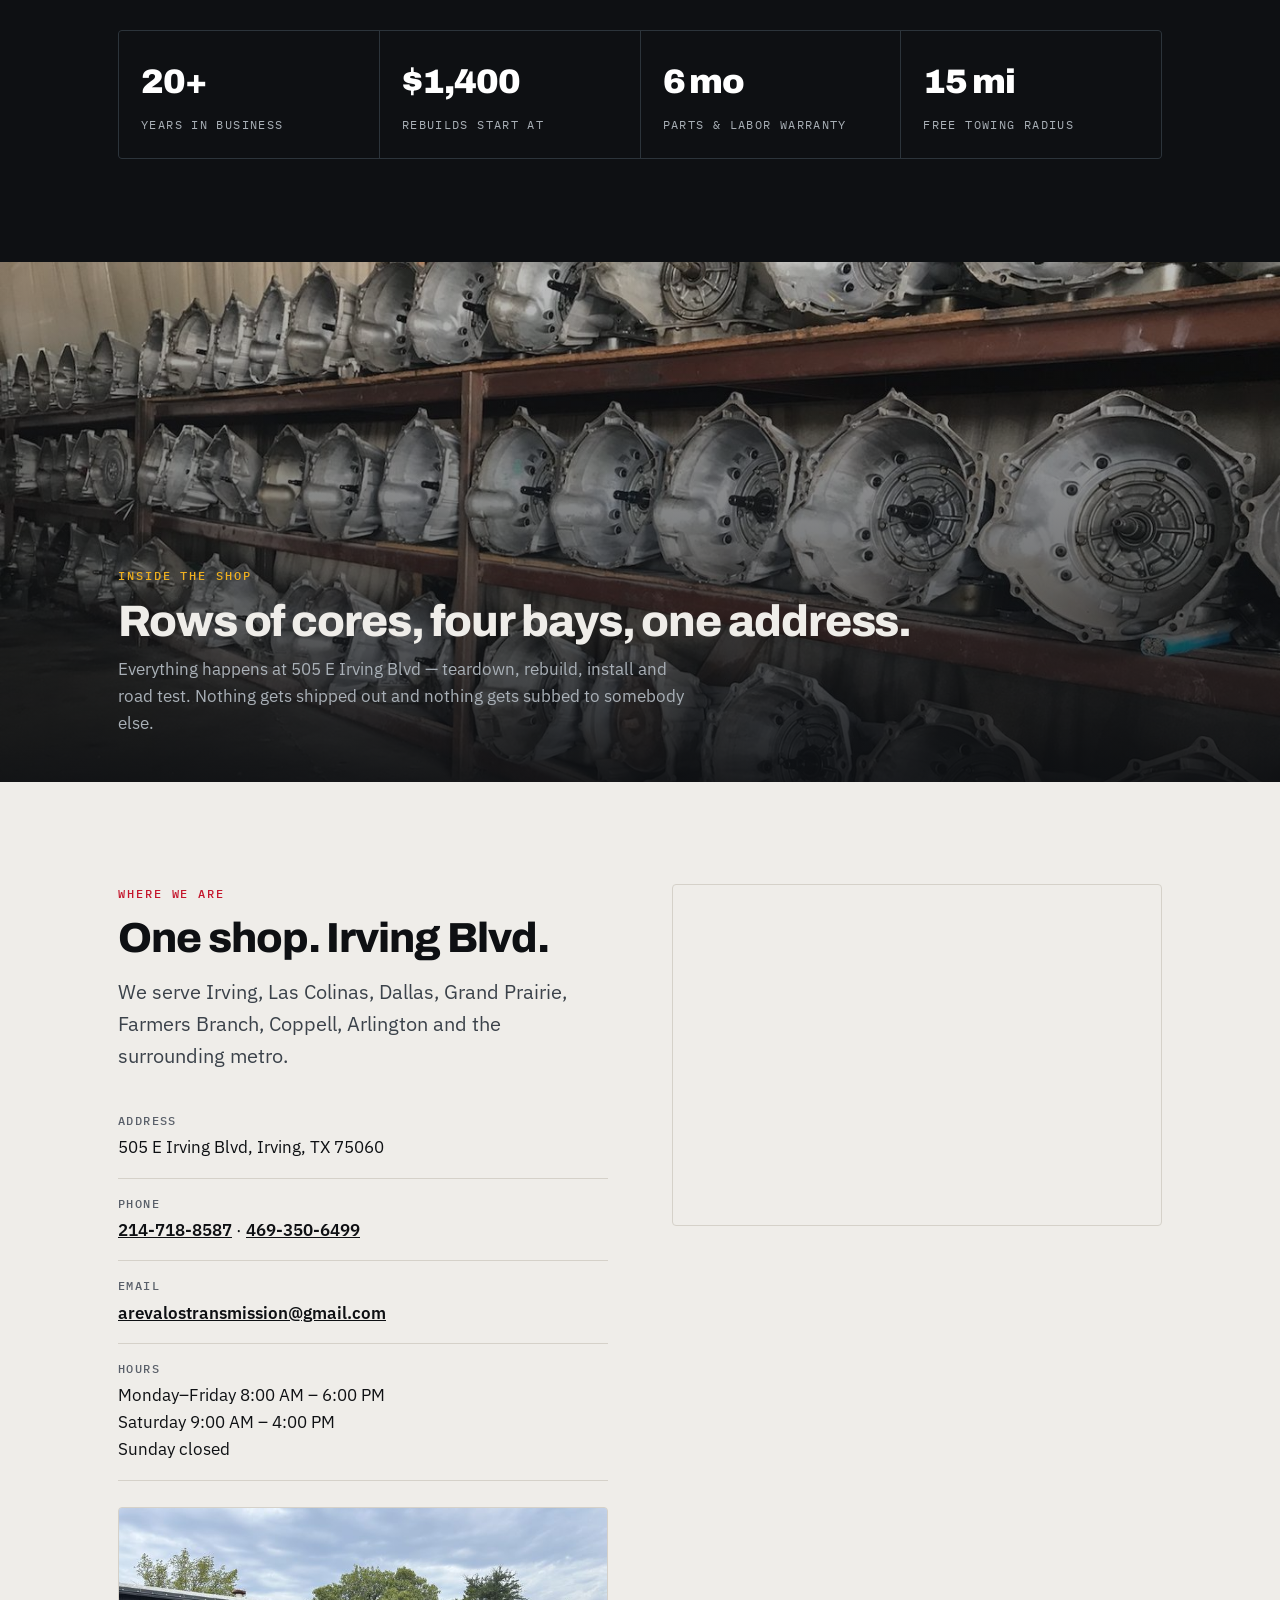
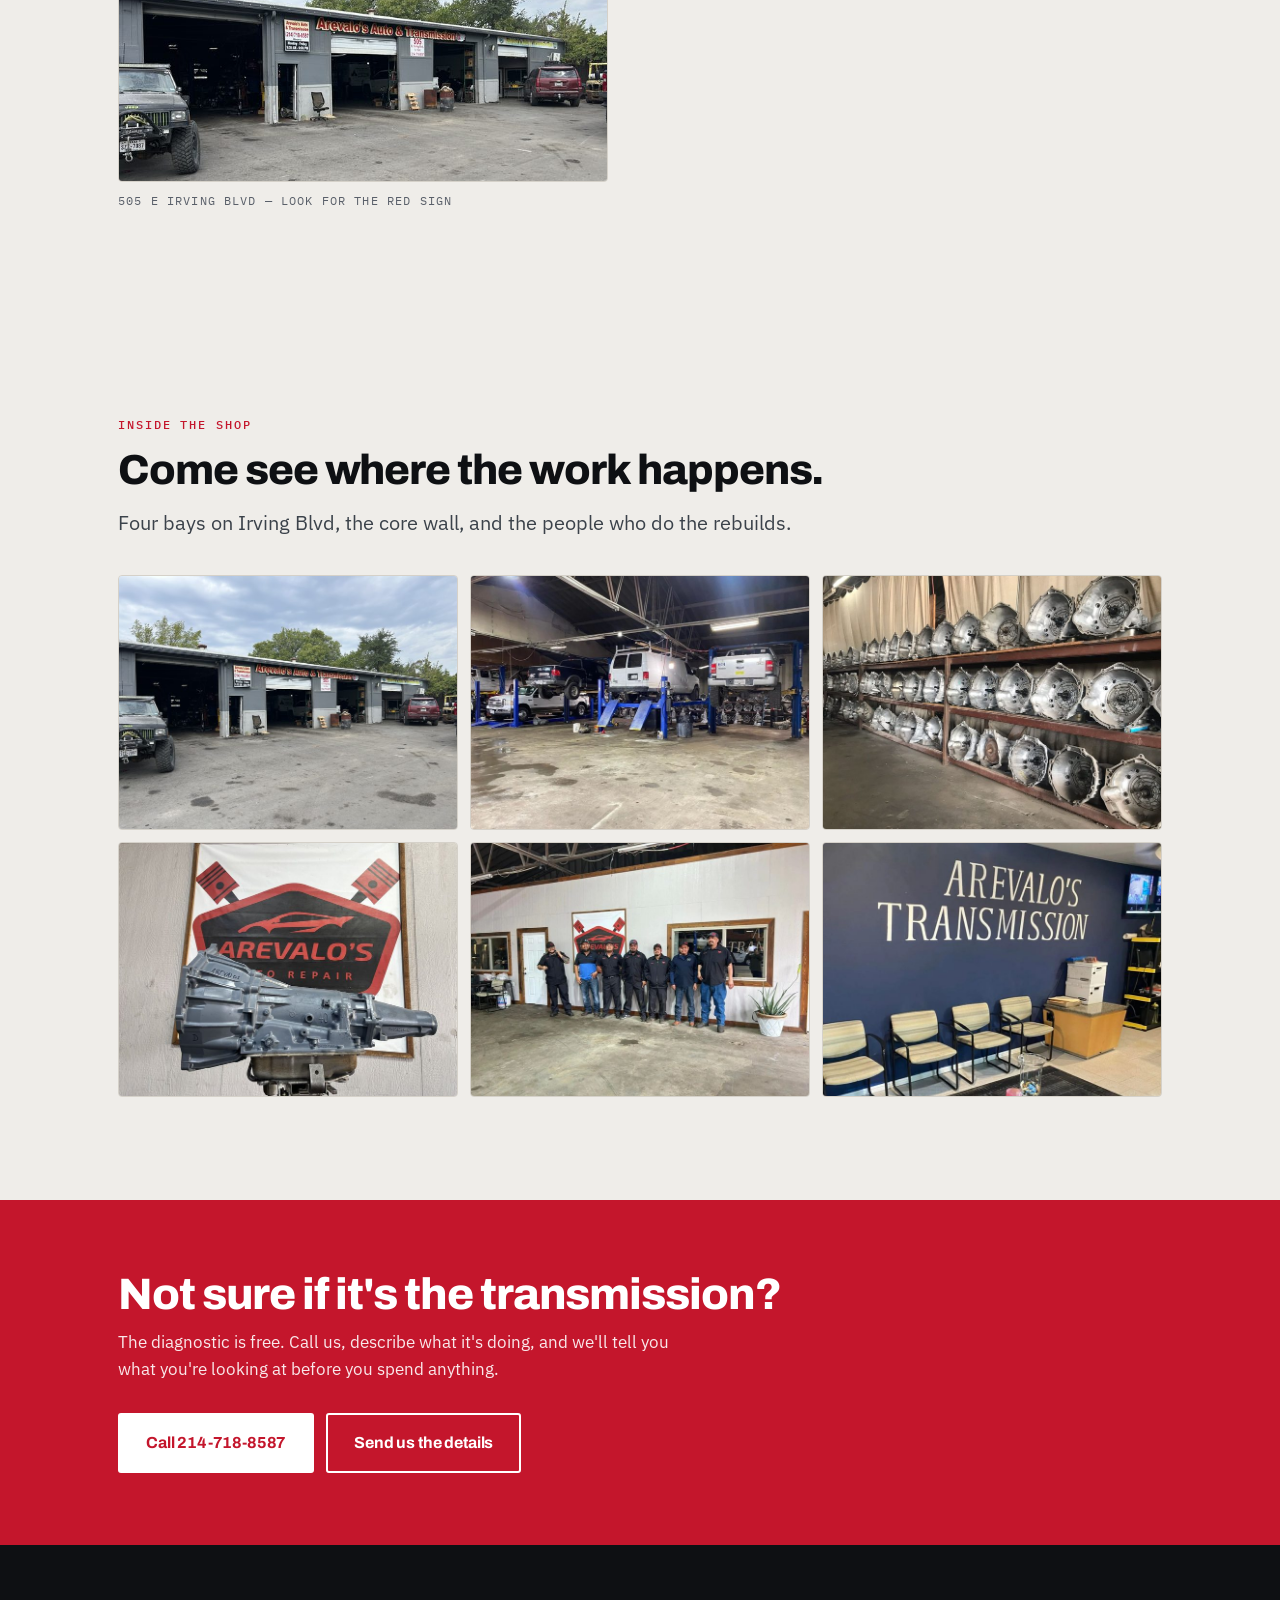
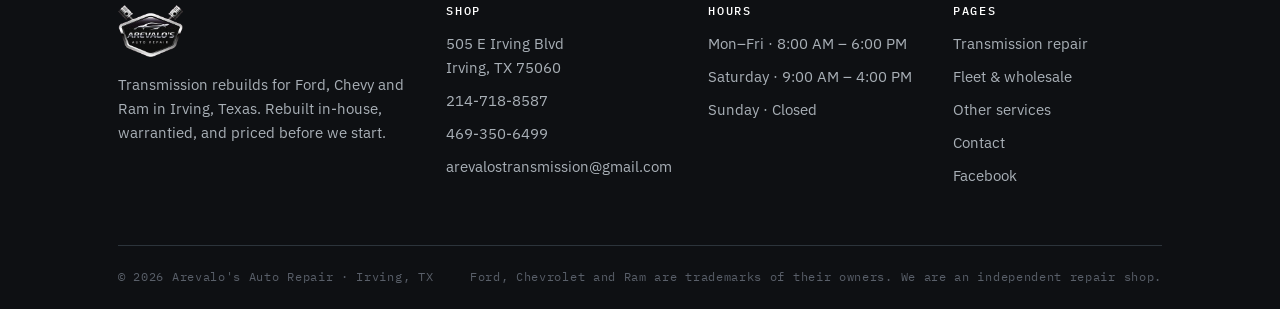
==== commit c9614b27: "Put the photo gallery back on both homepages The .gallery CSS and the ~20-line probe in site.js had " ====
--- a/index.html
+++ b/index.html
@@ -322,6 +322,36 @@
   </div>
 </section>
 
+<!-- ==========================================================
+     PHOTO GALLERY. To add a photo: drop the file in assets/ as
+     shop-6.jpg, resize the long edge to about 1400px, then copy
+     one <img> line below and change the number.
+     site.js probes each file and hides any that is not there, so a
+     wrong filename shows nothing rather than a broken image. If none
+     of them load, the whole section hides itself.
+     ========================================================== -->
+<section class="section gallery-section">
+  <div class="wrap">
+    <p class="eyebrow">Inside the shop</p>
+    <h2 style="font-size:clamp(28px,3.6vw,42px)">Come see where the work happens.</h2>
+    <p class="lede" style="margin-top:16px">Four bays on Irving Blvd, the core wall, and the people who do the rebuilds.</p>
+    <div class="gallery">
+        <img src="assets/shopexterior.jpg" srcset="assets/shopexterior-700.jpg 700w, assets/shopexterior.jpg 1400w"
+             sizes="(min-width: 1140px) 360px, (min-width: 760px) 45vw, 100vw" width="1400" height="1050" alt="The Arevalo&#39;s Auto &amp; Transmission shop front on E Irving Blvd, Irving, Texas" loading="lazy">
+        <img src="assets/shop-1.jpg" srcset="assets/shop-1-700.jpg 700w, assets/shop-1.jpg 1400w"
+             sizes="(min-width: 1140px) 360px, (min-width: 760px) 45vw, 100vw" width="1400" height="1050" alt="Ford trucks and a work van up on the lifts inside the shop" loading="lazy">
+        <img src="assets/shop-2.jpg" srcset="assets/shop-2-700.jpg 700w, assets/shop-2.jpg 1400w"
+             sizes="(min-width: 1140px) 360px, (min-width: 760px) 45vw, 100vw" width="1400" height="1050" alt="The wall of rebuilt transmission cores" loading="lazy">
+        <img src="assets/shop-3.jpg" srcset="assets/shop-3-700.jpg 700w, assets/shop-3.jpg 1400w"
+             sizes="(min-width: 1140px) 360px, (min-width: 760px) 45vw, 100vw" width="1400" height="1050" alt="A freshly rebuilt transmission on a stand in front of the shop banner" loading="lazy">
+        <img src="assets/shop-4.jpg" srcset="assets/shop-4-700.jpg 700w, assets/shop-4.jpg 1400w"
+             sizes="(min-width: 1140px) 360px, (min-width: 760px) 45vw, 100vw" width="1400" height="1050" alt="The Arevalo&#39;s Auto Repair crew inside the shop" loading="lazy">
+        <img class="crop-top" src="assets/shop-5.jpg" srcset="assets/shop-5-700.jpg 700w, assets/shop-5.jpg 1400w"
+             sizes="(min-width: 1140px) 360px, (min-width: 760px) 45vw, 100vw" width="1400" height="1866" alt="The customer waiting area at 505 E Irving Blvd" loading="lazy">
+    </div>
+  </div>
+</section>
+
 <section class="band">
   <div class="wrap">
     <h2>Not sure if it's the transmission?</h2>
--- a/styles.css
+++ b/styles.css
@@ -152,7 +152,13 @@
   font-size: 15px; line-height: 1.5;
 }
 .formnote strong { font-family: var(--display); font-weight: 800; }
-.formnote a { font-weight: 600; text-decoration: underline; }
+.formnote p { margin: 0; }
+/* Its own line and a real 44px box: while the form is dead this is the
+   fallback path, so it has to be thumb-sized. */
+.formnote__link {
+  display: inline-flex; align-items: center; min-height: 44px;
+  font-weight: 600; text-decoration: underline; margin-right: 20px;
+}
 
 .hp { position: absolute; left: -9999px; width: 1px; height: 1px; overflow: hidden; }
 
@@ -413,27 +419,7 @@
   .hero__grid, .split, .split--narrow { grid-template-columns: 1fr; }
   .foot__grid { grid-template-columns: 1fr 1fr; }
   .navtoggle { display: block; }
-  .langswitch {
-  font-family: var(--mono) !important; font-size: 12px !important; font-weight: 500 !important;
-  letter-spacing: .1em; text-transform: uppercase;
-  border: 1px solid var(--line) !important; border-radius: 3px;
-  padding: 7px 11px !important; color: var(--chrome) !important;
-}
-.nav a.langswitch:hover { color: #fff !important; border-color: var(--chrome) !important; }
-
-/* photo gallery */
-.gallery { display: grid; grid-template-columns: repeat(auto-fill, minmax(280px, 1fr)); gap: 12px; margin-top: 36px; }
-.gallery img {
-  width: 100%; aspect-ratio: 4 / 3; object-fit: cover;
-  border: 1px solid var(--line-lt); border-radius: 4px; background: var(--paper-2);
-}
-.gallery img.is-missing { display: none; }
-.gallery img:hover { border-color: var(--red); }
-/* portrait shots: bias the crop upward so the subject isn't cut off */
-.gallery img.crop-top { object-position: center 18%; }
-.gallery-section.is-empty { display: none; }
-
-.masthead__call { display: none; }
+  .masthead__call { display: none; }
   .nav {
     display: none; position: absolute; left: 0; right: 0; top: 100%;
     flex-direction: column; align-items: stretch; gap: 0;
@@ -469,6 +455,47 @@
   .ticket__row { flex-direction: column; align-items: flex-start; gap: 4px; }
   .ticket__v { text-align: left; }
   .ticket__v small { margin-top: 2px; }
+}
+
+/* --- touch targets ------------------------------------------------------
+   Below 760px everything is being tapped with a thumb, often one-handed in
+   a driveway next to a truck that will not move. Apple's minimum is 44px,
+   Google's is 48. The phone links were 19-24px: the single most important
+   control on a site whose whole job is getting someone to call.
+   Links here are one-per-<li>, so giving them a box does not disturb any
+   paragraph flow.
+
+   Scoped to 1080px to match where the nav collapses, not 760px: an iPad in
+   portrait is 768px, already using the hamburger, and is entirely a touch
+   device. The pointer clause catches touch screens wider than that. */
+@media (max-width: 1080px), (pointer: coarse) {
+  .navtoggle { min-height: 44px; padding: 12px 14px; }
+
+  .infolist a,
+  .foot li a {
+    display: inline-flex; align-items: center; min-height: 44px;
+  }
+  /* the second phone number sits after a <br>, so it needs its own box */
+  .infolist br + a { margin-top: 2px; }
+
+  /* the footer list gaps can shrink now that each row is 44px tall */
+  .foot li { margin-bottom: 0; }
+
+  .foot__legal { gap: 10px; }
+  .foot__legal a { display: inline-flex; align-items: center; min-height: 44px; }
+
+  /* .card__link lands a pixel under; the two inline tel: links left on the
+     404 sit mid-sentence, so they get a padded box rather than a flex one. */
+  .card__link { display: inline-flex; align-items: center; min-height: 44px; }
+  .taplink { display: inline-block; padding: 12px 0; }
+
+  /* The language switch is a bordered pill with its own !important padding,
+     so it sat at 35px inside the open mobile menu while every sibling was
+     56px. It needs the box set explicitly to win. */
+  .nav a.langswitch {
+    display: inline-flex; align-items: center; box-sizing: border-box;
+    min-height: 44px; padding: 12px 14px !important; align-self: flex-start;
+  }
 }
 
 @media (max-width: 560px) {
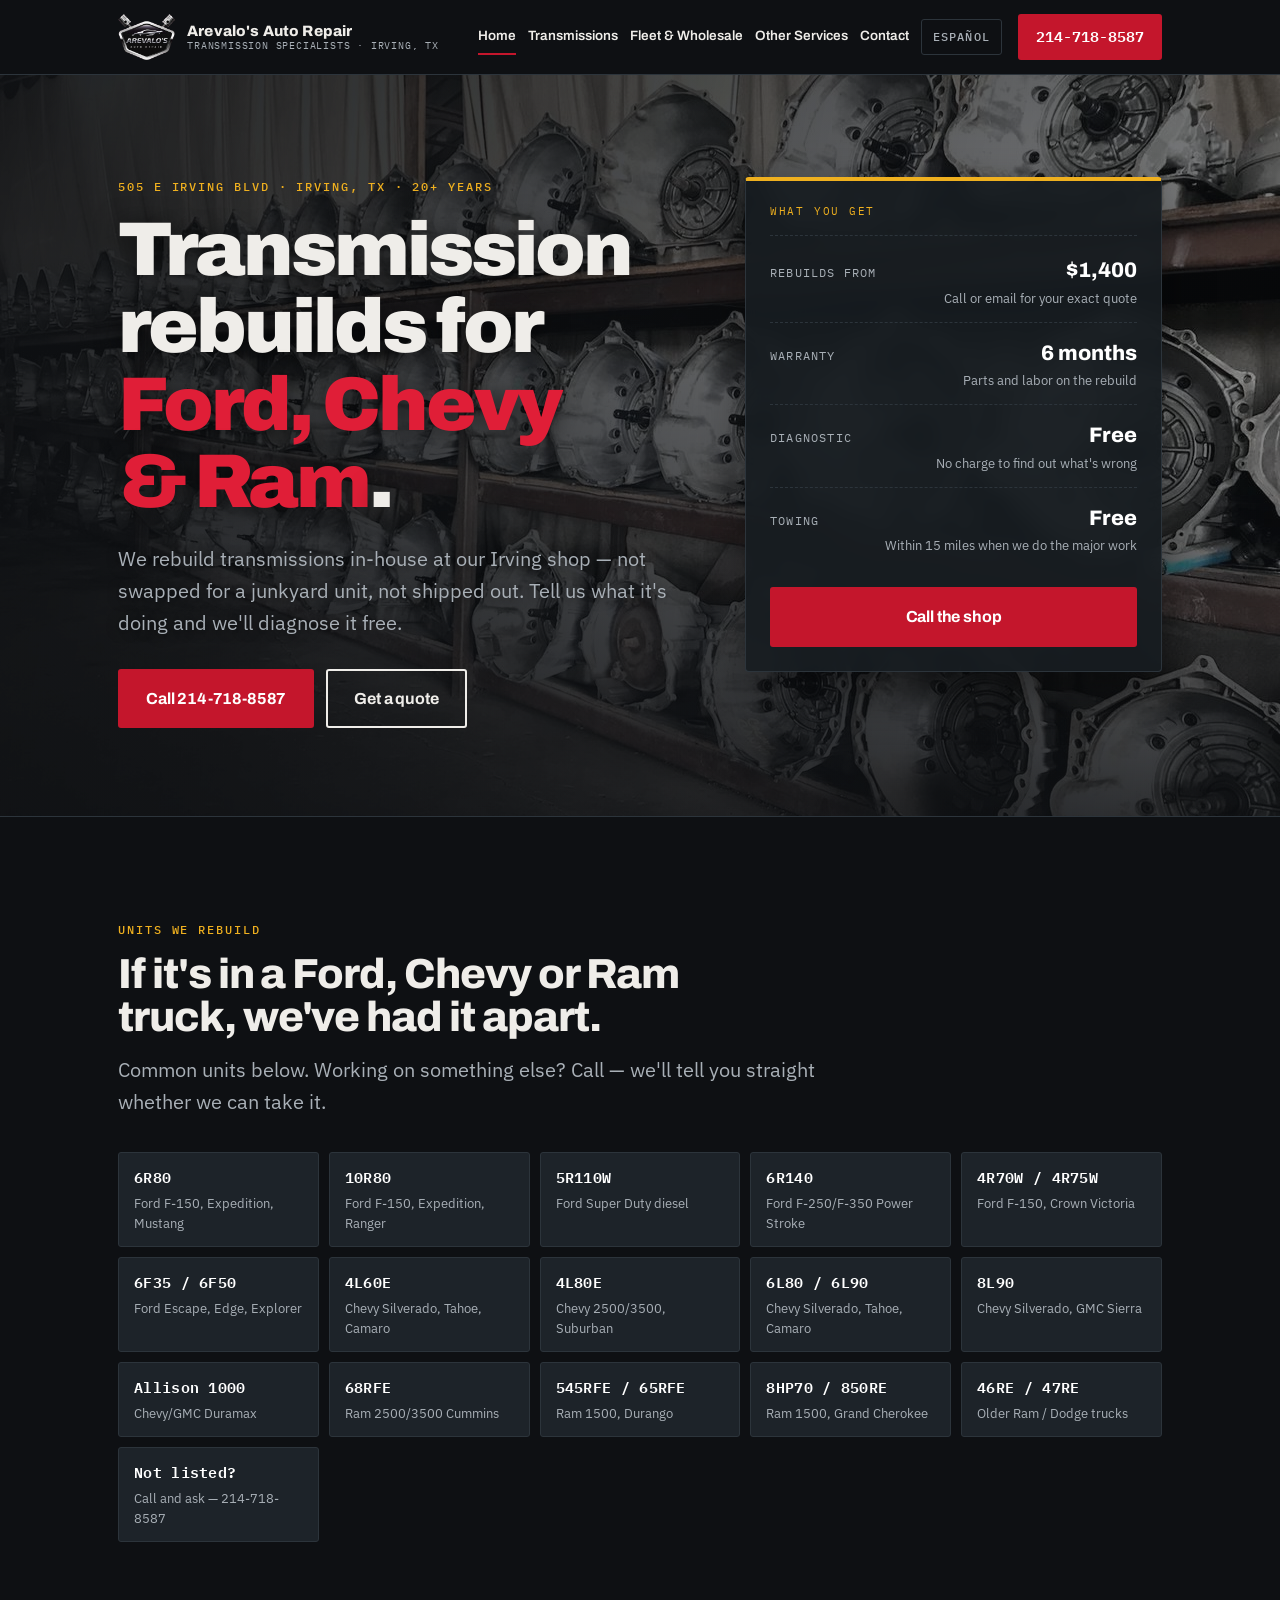
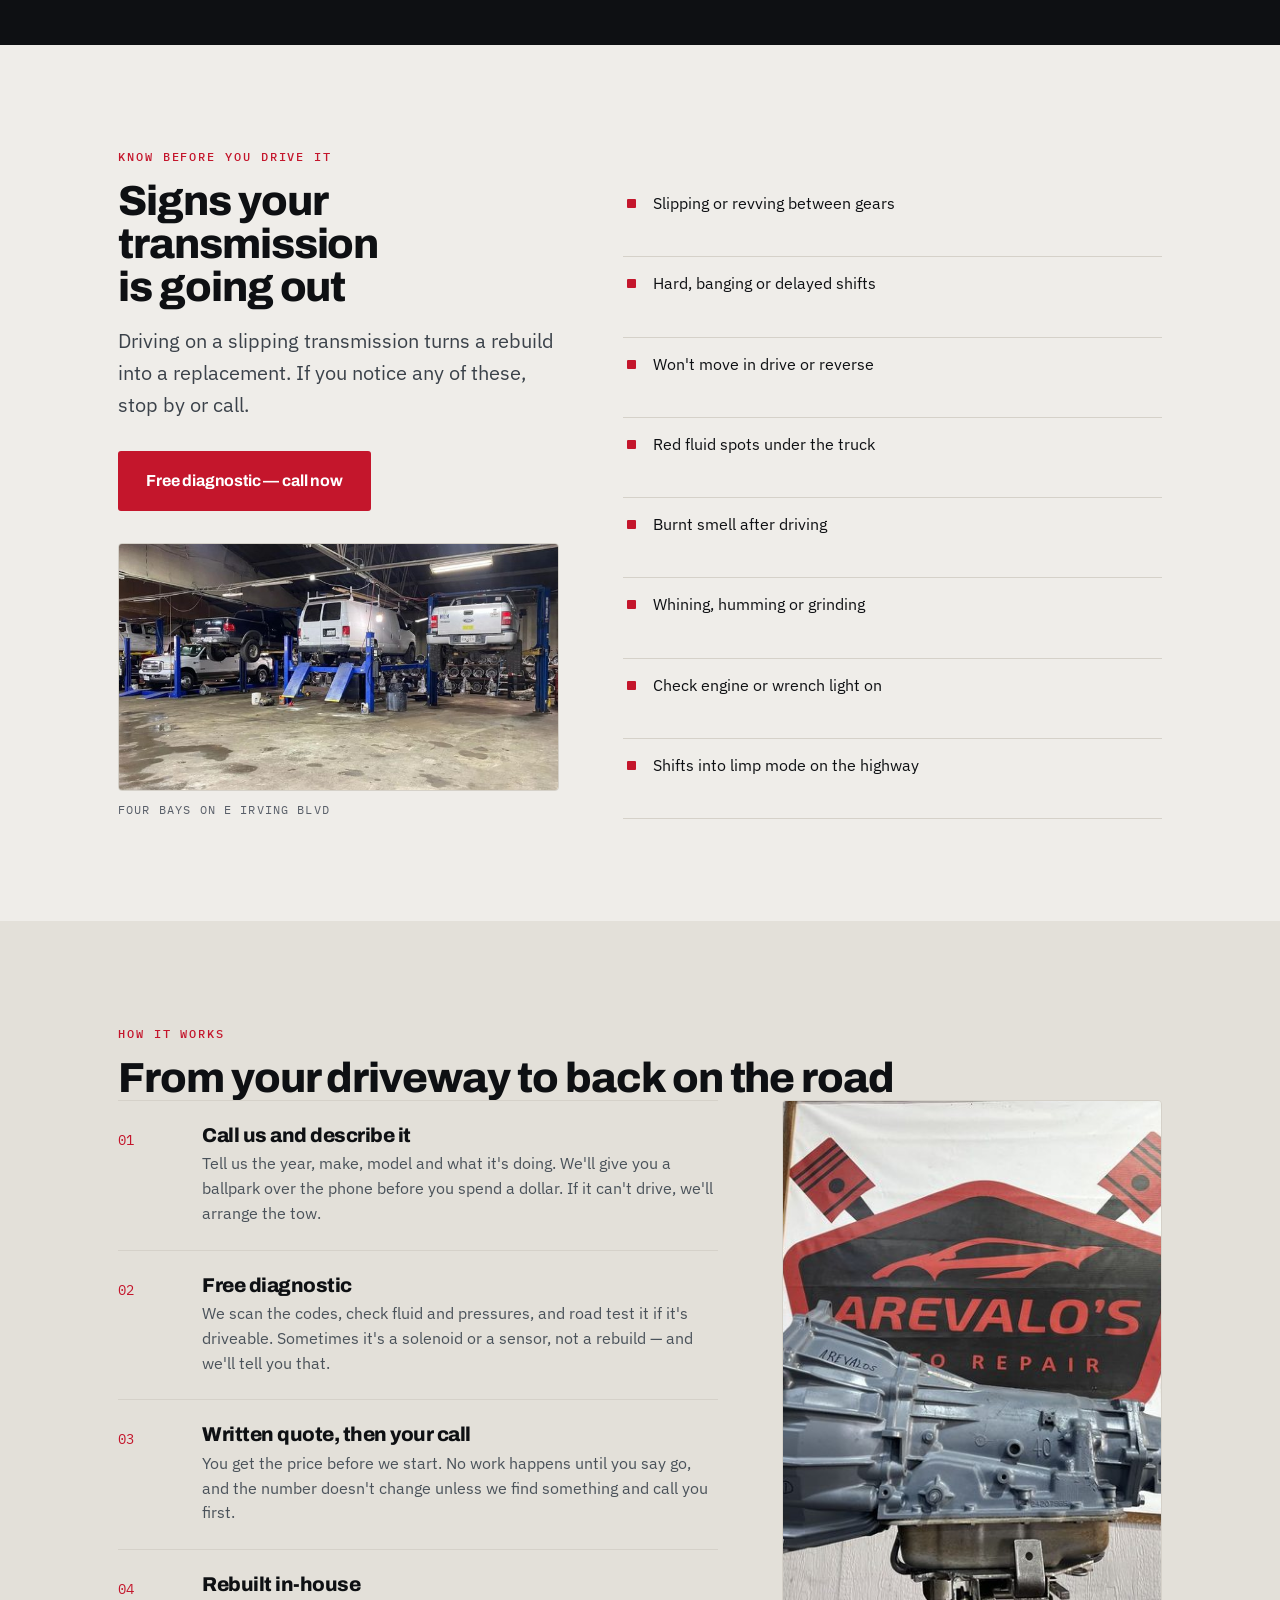
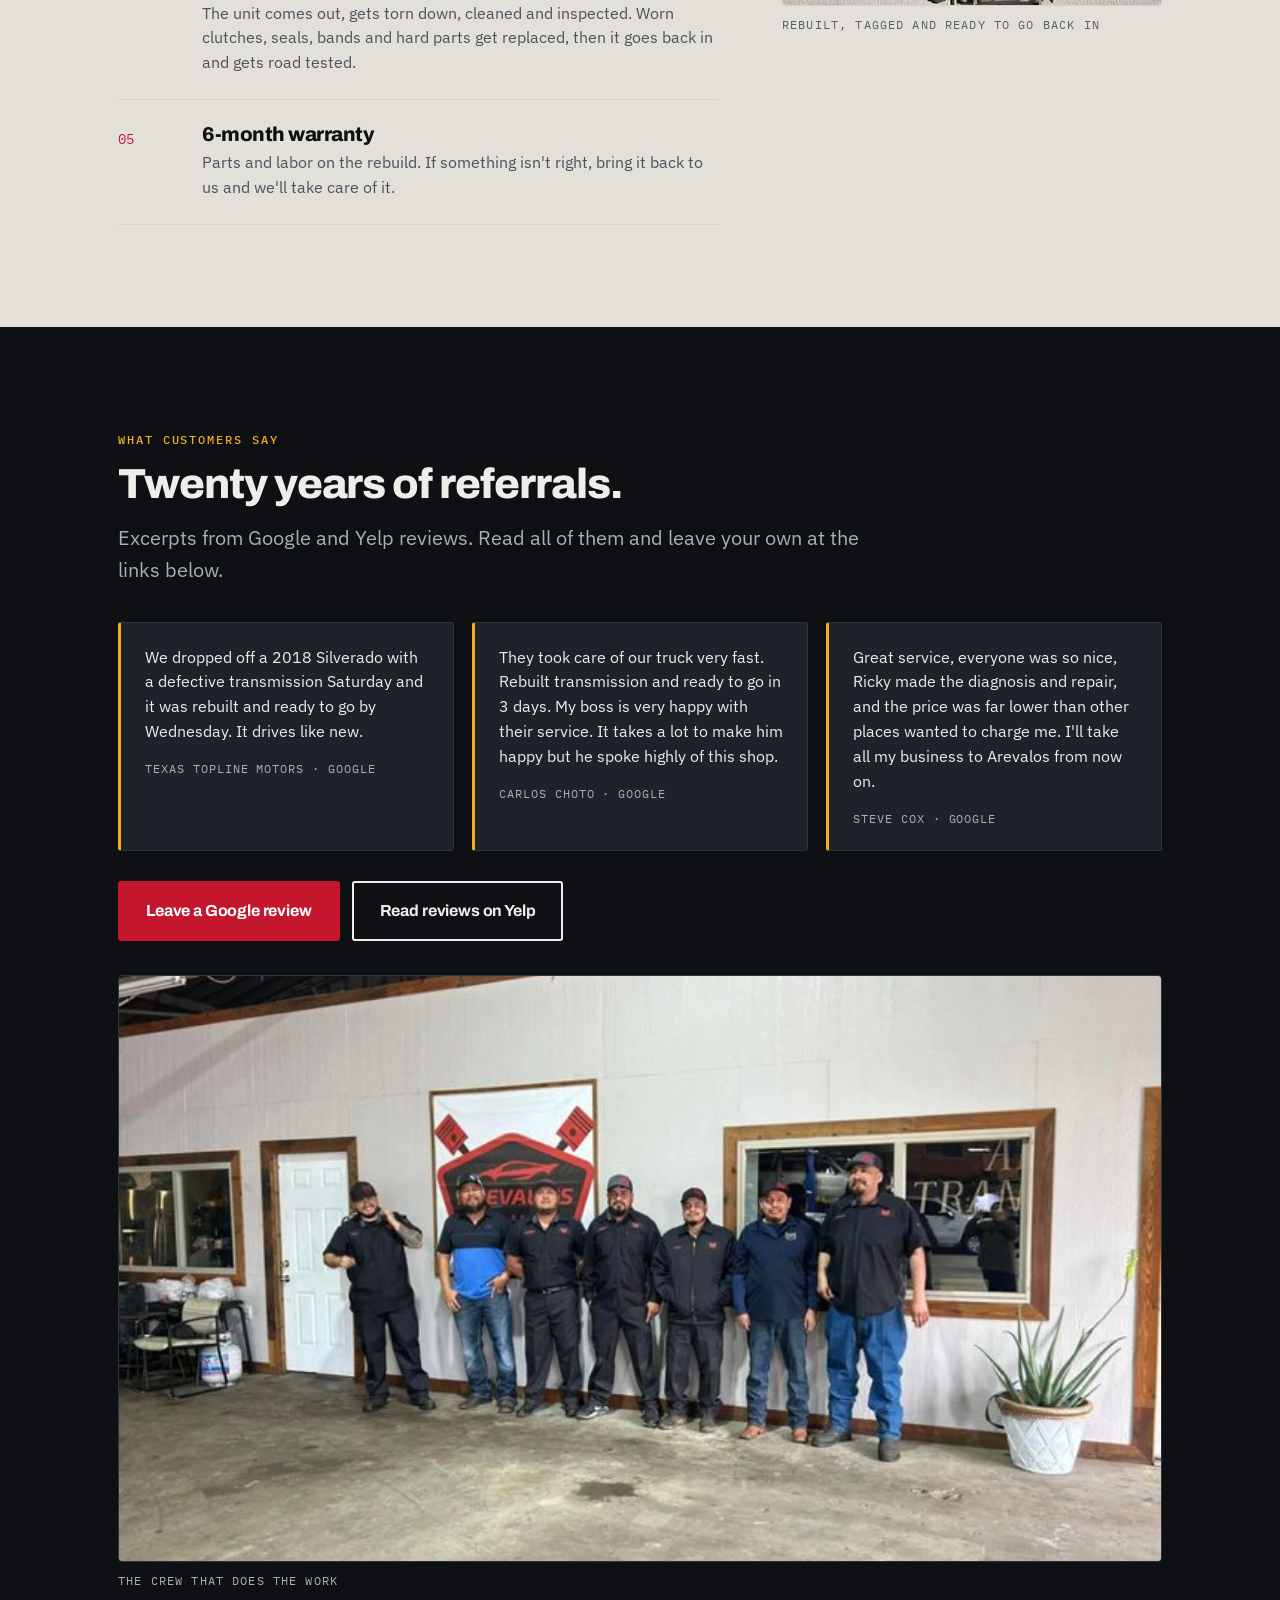
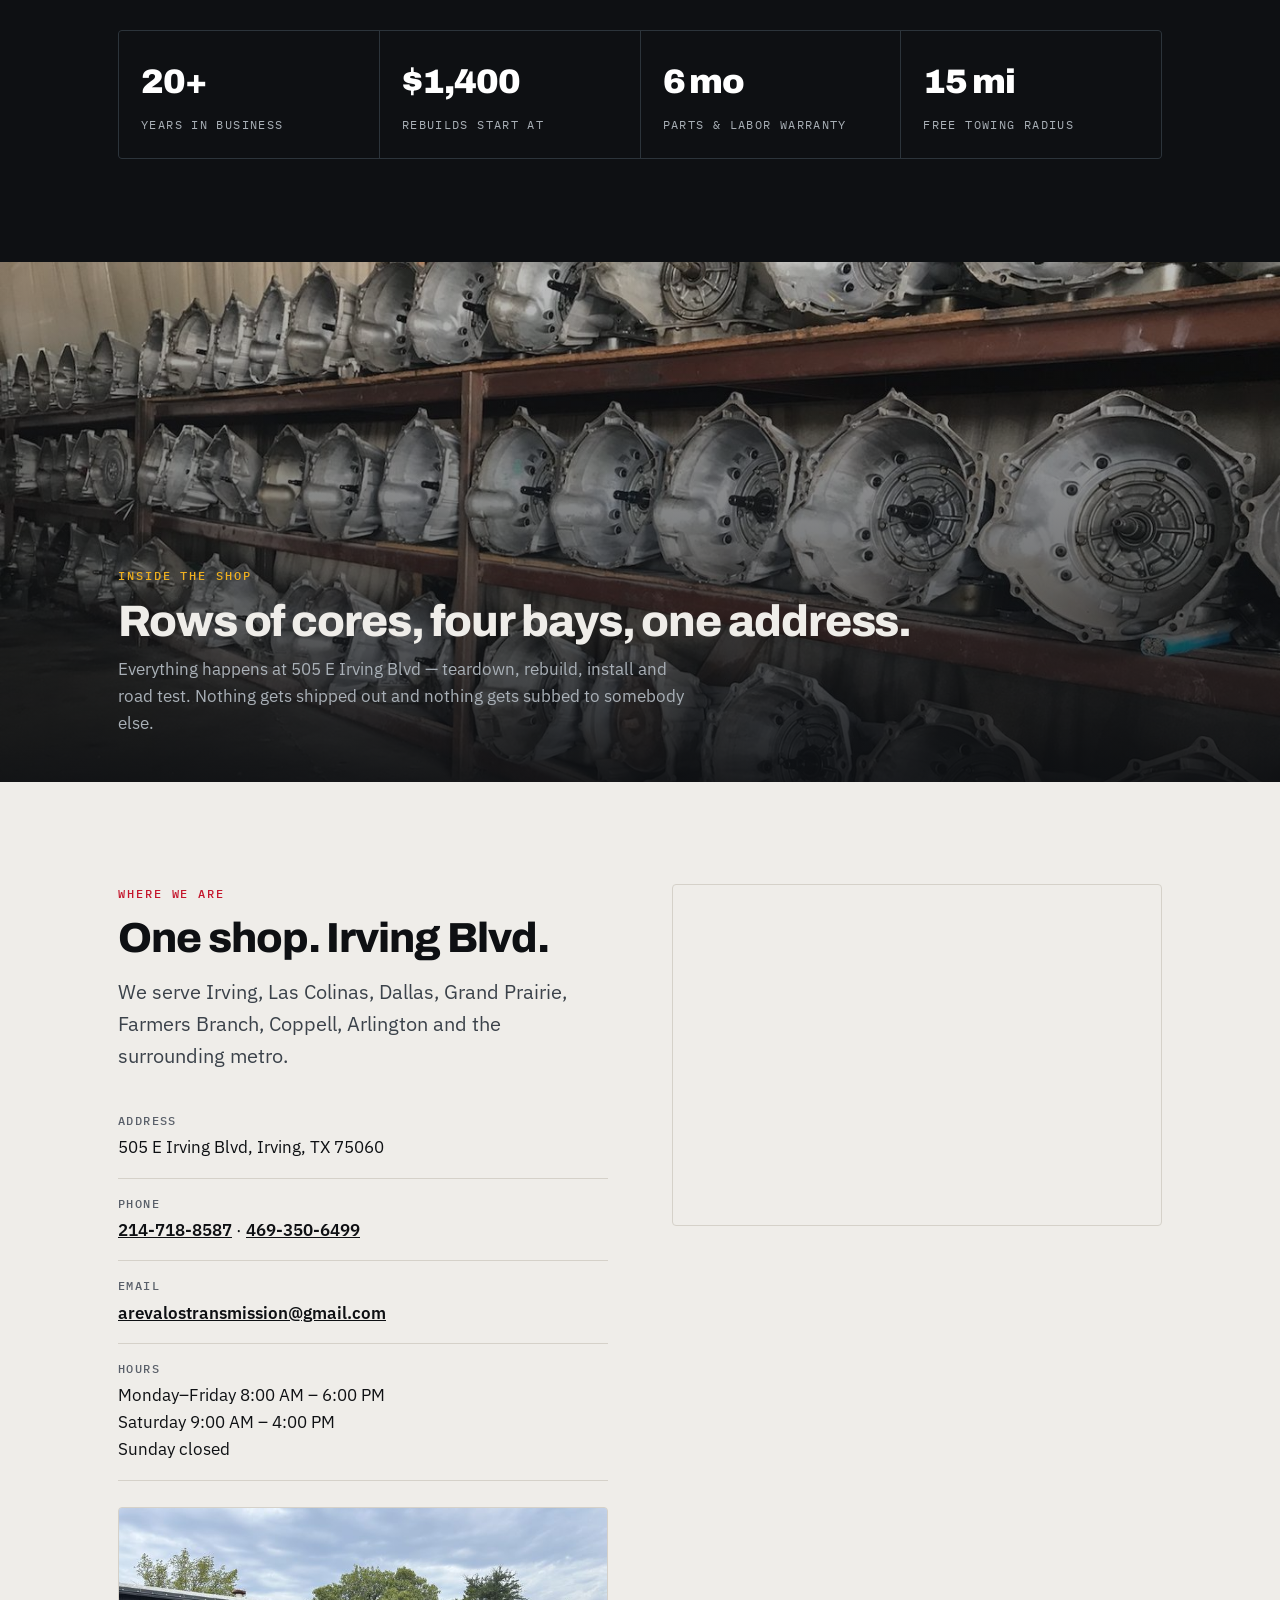
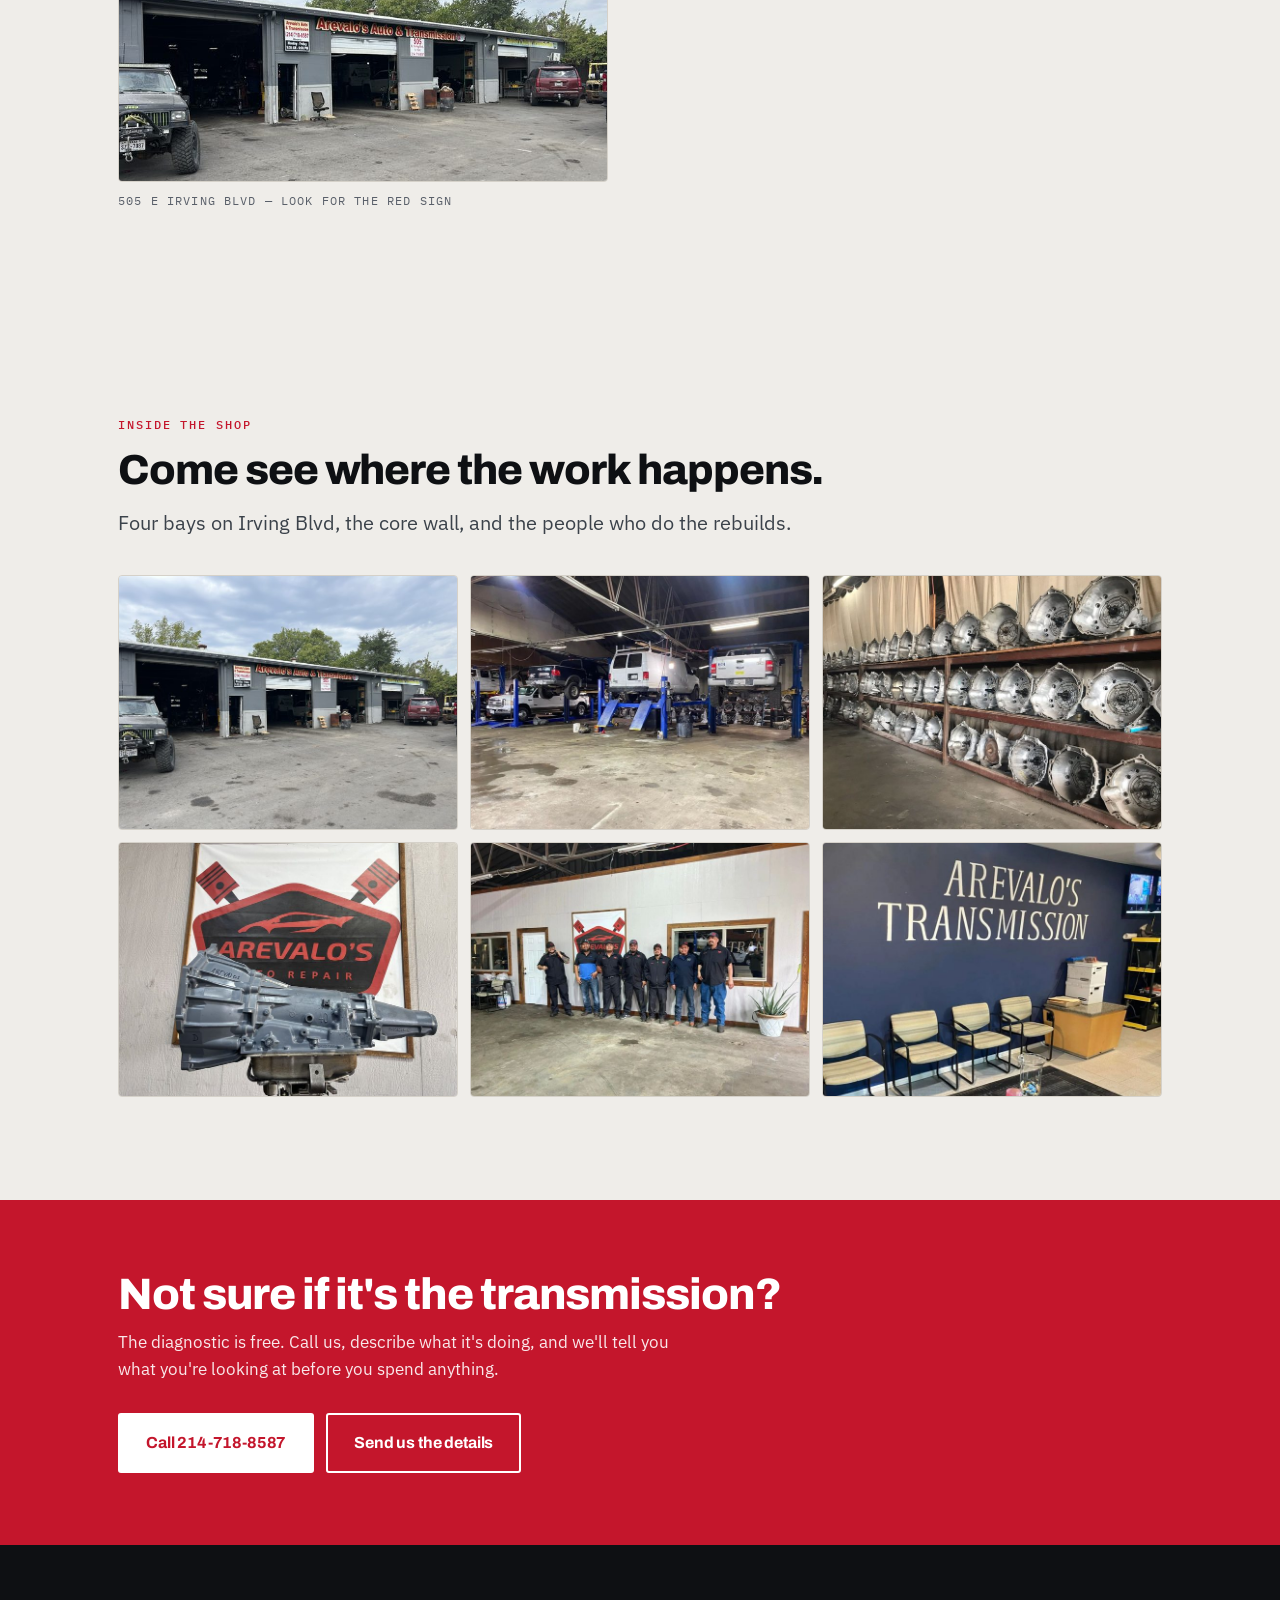
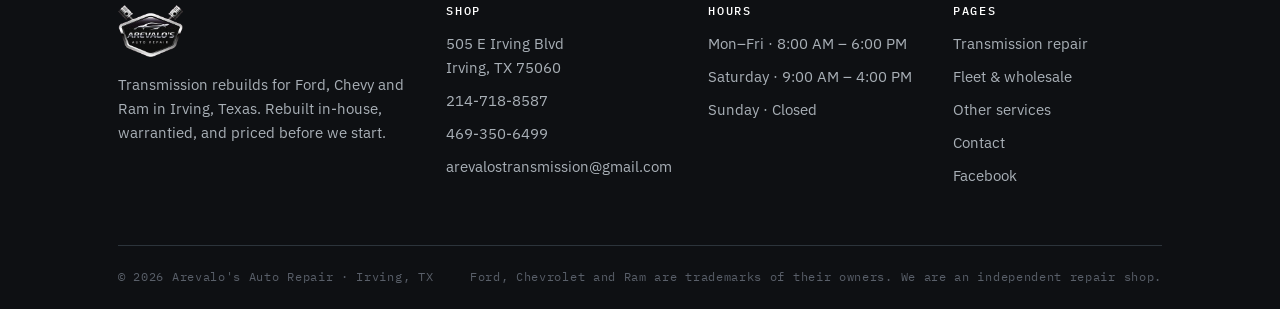
==== commit 5665415b: "Point the site at arevalostransmissions.com The owner bought arevalostransmissions.com, so every abs" ====
--- a/index.html
+++ b/index.html
@@ -5,10 +5,10 @@
 <meta name="viewport" content="width=device-width, initial-scale=1">
 <title>Transmission Repair &amp; Rebuilds in Irving, TX | Arevalo's Auto Repair</title>
 <meta name="description" content="Ford, Chevy and Ram transmission rebuilds in Irving, TX. Rebuilt in-house, free diagnostic, free towing within 15 miles, 6-month warranty. Rebuilds start at $1,400. Call 214-718-8587.">
-<link rel="canonical" href="https://arevalosautorepair.com/">
-<link rel="alternate" hreflang="en" href="https://arevalosautorepair.com/">
-<link rel="alternate" hreflang="es" href="https://arevalosautorepair.com/es/index.html">
-<link rel="alternate" hreflang="x-default" href="https://arevalosautorepair.com/">
+<link rel="canonical" href="https://arevalostransmissions.com/">
+<link rel="alternate" hreflang="en" href="https://arevalostransmissions.com/">
+<link rel="alternate" hreflang="es" href="https://arevalostransmissions.com/es/index.html">
+<link rel="alternate" hreflang="x-default" href="https://arevalostransmissions.com/">
 <link rel="icon" href="assets/favicon.png" type="image/png">
 <link rel="apple-touch-icon" href="assets/apple-touch-icon.png">
 <link rel="preload" as="image" href="assets/hero-wall-800.jpg" media="(max-width: 800px)">
@@ -18,8 +18,8 @@
 <meta property="og:type" content="website">
 <meta property="og:title" content="Transmission Repair &amp; Rebuilds in Irving, TX | Arevalo's Auto Repair">
 <meta property="og:description" content="Ford, Chevy and Ram transmission rebuilds in Irving, TX. Free diagnostic, free local towing, 6-month warranty.">
-<meta property="og:url" content="https://arevalosautorepair.com/">
-<meta property="og:image" content="https://arevalosautorepair.com/assets/shop-2.jpg">
+<meta property="og:url" content="https://arevalostransmissions.com/">
+<meta property="og:image" content="https://arevalostransmissions.com/assets/shop-2.jpg">
 <meta property="og:image:width" content="1400">
 <meta property="og:image:height" content="1050">
 <meta property="og:image:alt" content="The wall of rebuilt transmissions at Arevalo's Auto Repair in Irving, Texas">
@@ -34,15 +34,15 @@
 {
   "@context": "https://schema.org",
   "@type": "AutoRepair",
-  "@id": "https://arevalosautorepair.com/#business",
+  "@id": "https://arevalostransmissions.com/#business",
   "name": "Arevalo's Auto Repair",
-  "url": "https://arevalosautorepair.com/",
+  "url": "https://arevalostransmissions.com/",
   "image": [
-    "https://arevalosautorepair.com/assets/shop-2.jpg",
-    "https://arevalosautorepair.com/assets/shop-1.jpg",
-    "https://arevalosautorepair.com/assets/shop-4.jpg"
+    "https://arevalostransmissions.com/assets/shop-2.jpg",
+    "https://arevalostransmissions.com/assets/shop-1.jpg",
+    "https://arevalostransmissions.com/assets/shop-4.jpg"
   ],
-  "logo": "https://arevalosautorepair.com/assets/logo-640.png",
+  "logo": "https://arevalostransmissions.com/assets/logo-640.png",
   "hasMap": "https://www.google.com/maps?cid=8593300856004174944",
   "telephone": "+1-214-718-8587",
   "contactPoint": { "@type": "ContactPoint", "telephone": "+1-469-350-6499", "contactType": "customer service" },
--- a/styles.css
+++ b/styles.css
@@ -144,21 +144,6 @@
 }
 .nav a.langswitch:hover { color: #fff !important; border-color: var(--chrome) !important; }
 
-/* TEMPORARY — form-not-connected notice. Delete this rule and the
-   .formnote blocks in the HTML once YOUR_FORM_ID is replaced. */
-.formnote {
-  background: #FCF3DA; border: 1px solid var(--amber); border-left: 3px solid var(--amber);
-  border-radius: 3px; padding: 16px 18px; margin-bottom: 22px;
-  font-size: 15px; line-height: 1.5;
-}
-.formnote strong { font-family: var(--display); font-weight: 800; }
-.formnote p { margin: 0; }
-/* Its own line and a real 44px box: while the form is dead this is the
-   fallback path, so it has to be thumb-sized. */
-.formnote__link {
-  display: inline-flex; align-items: center; min-height: 44px;
-  font-weight: 600; text-decoration: underline; margin-right: 20px;
-}
 
 .hp { position: absolute; left: -9999px; width: 1px; height: 1px; overflow: hidden; }
 
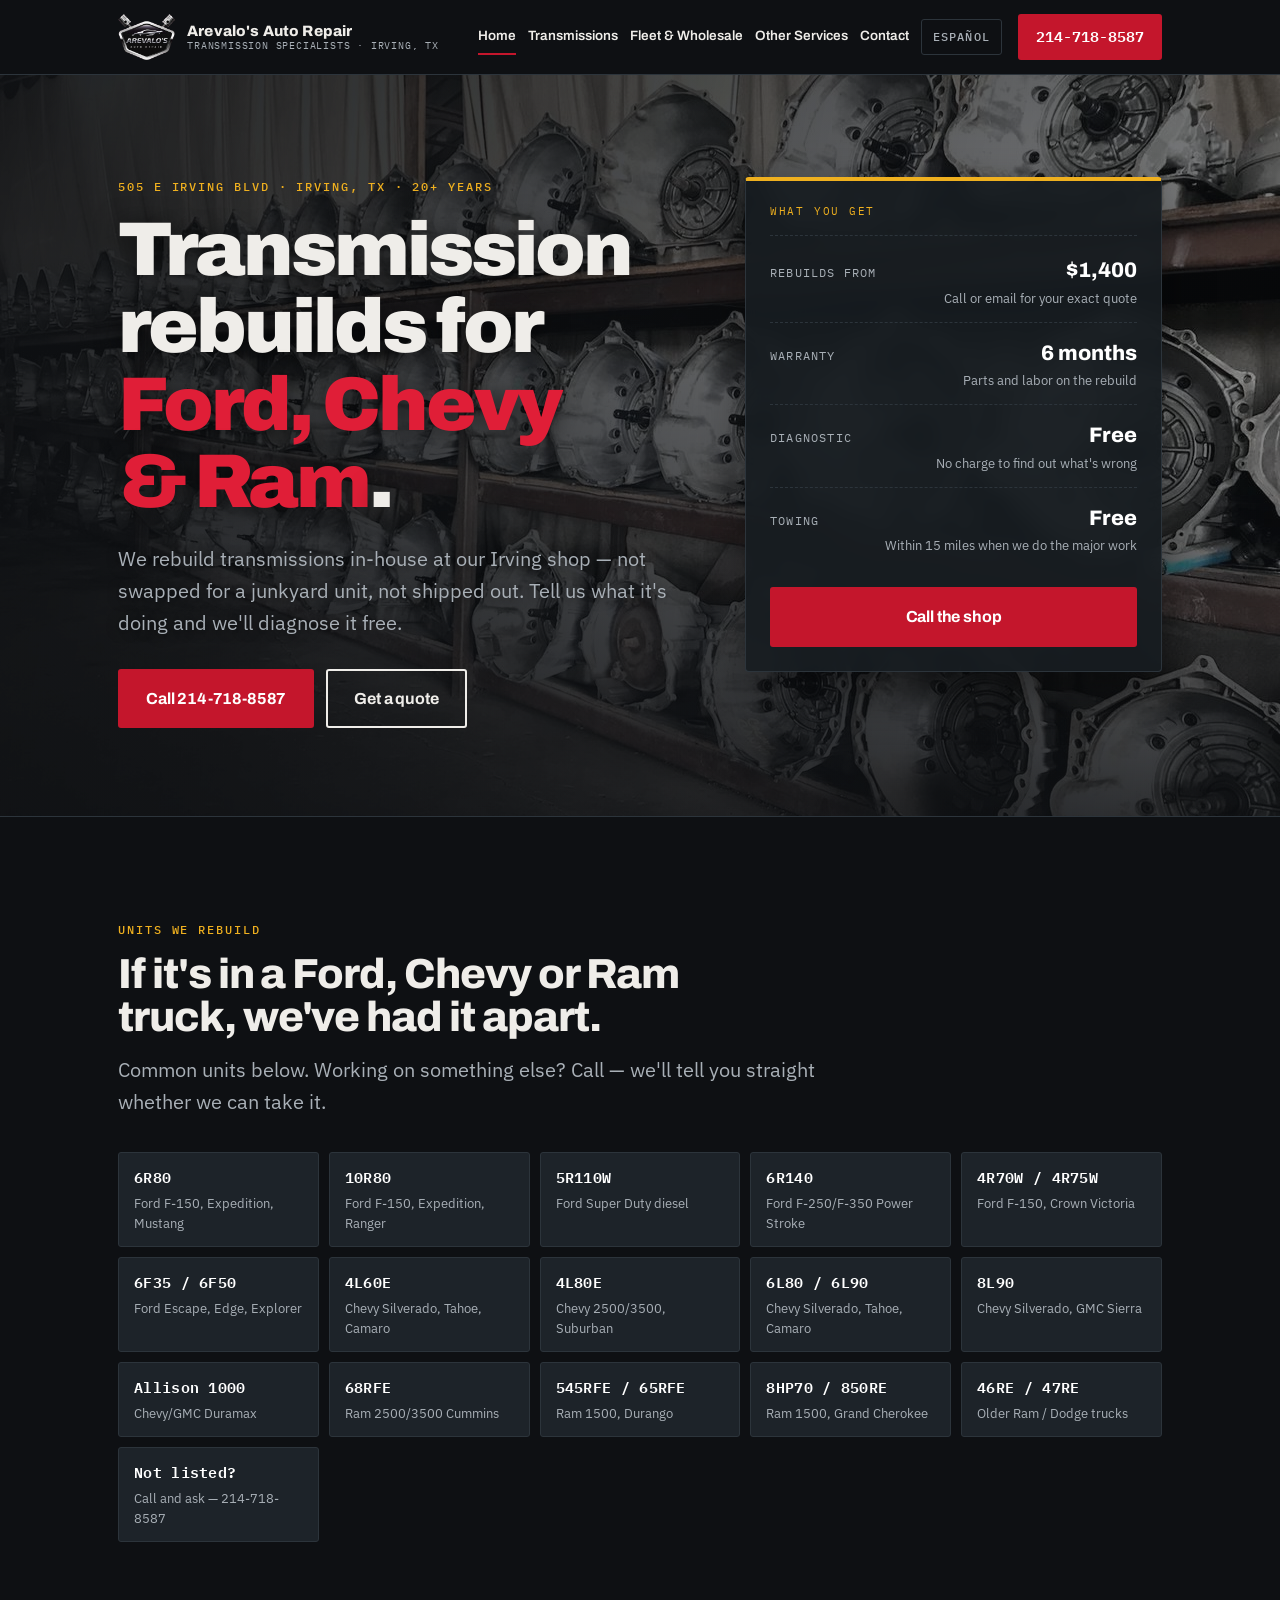
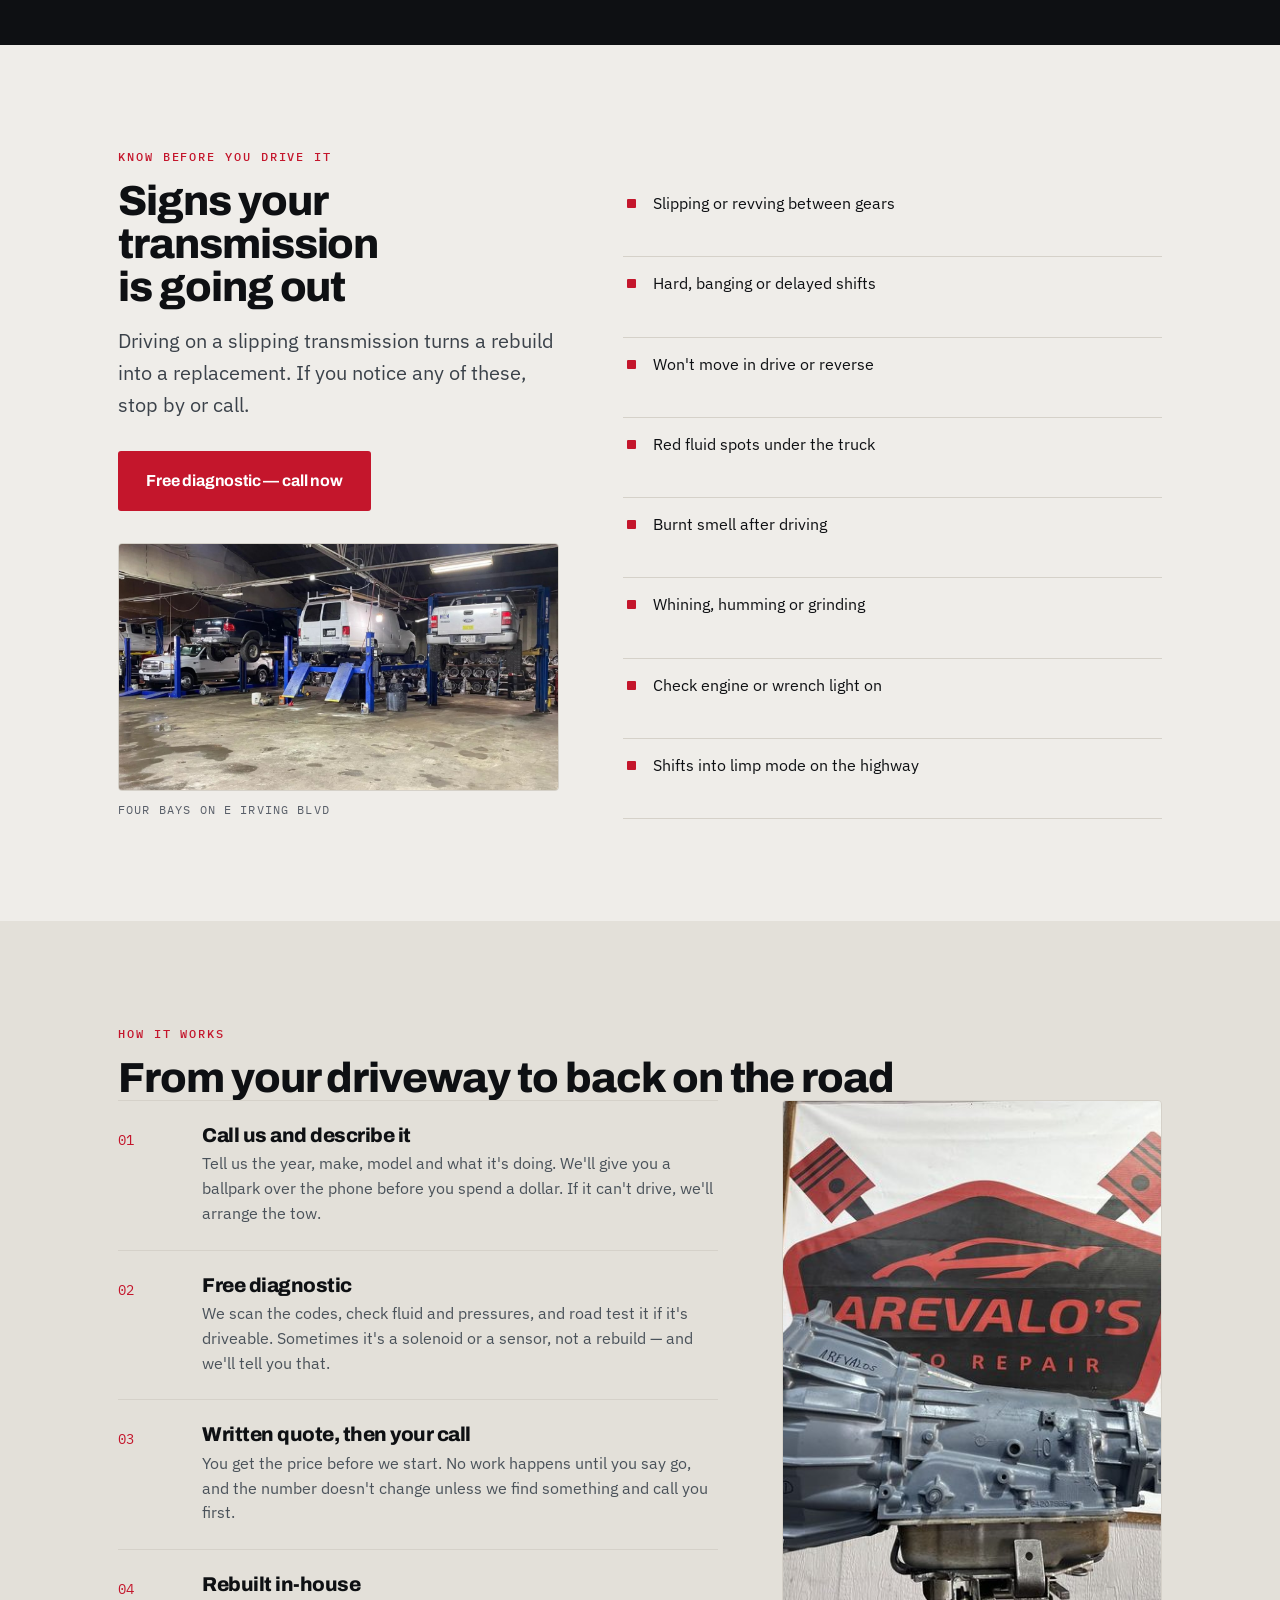
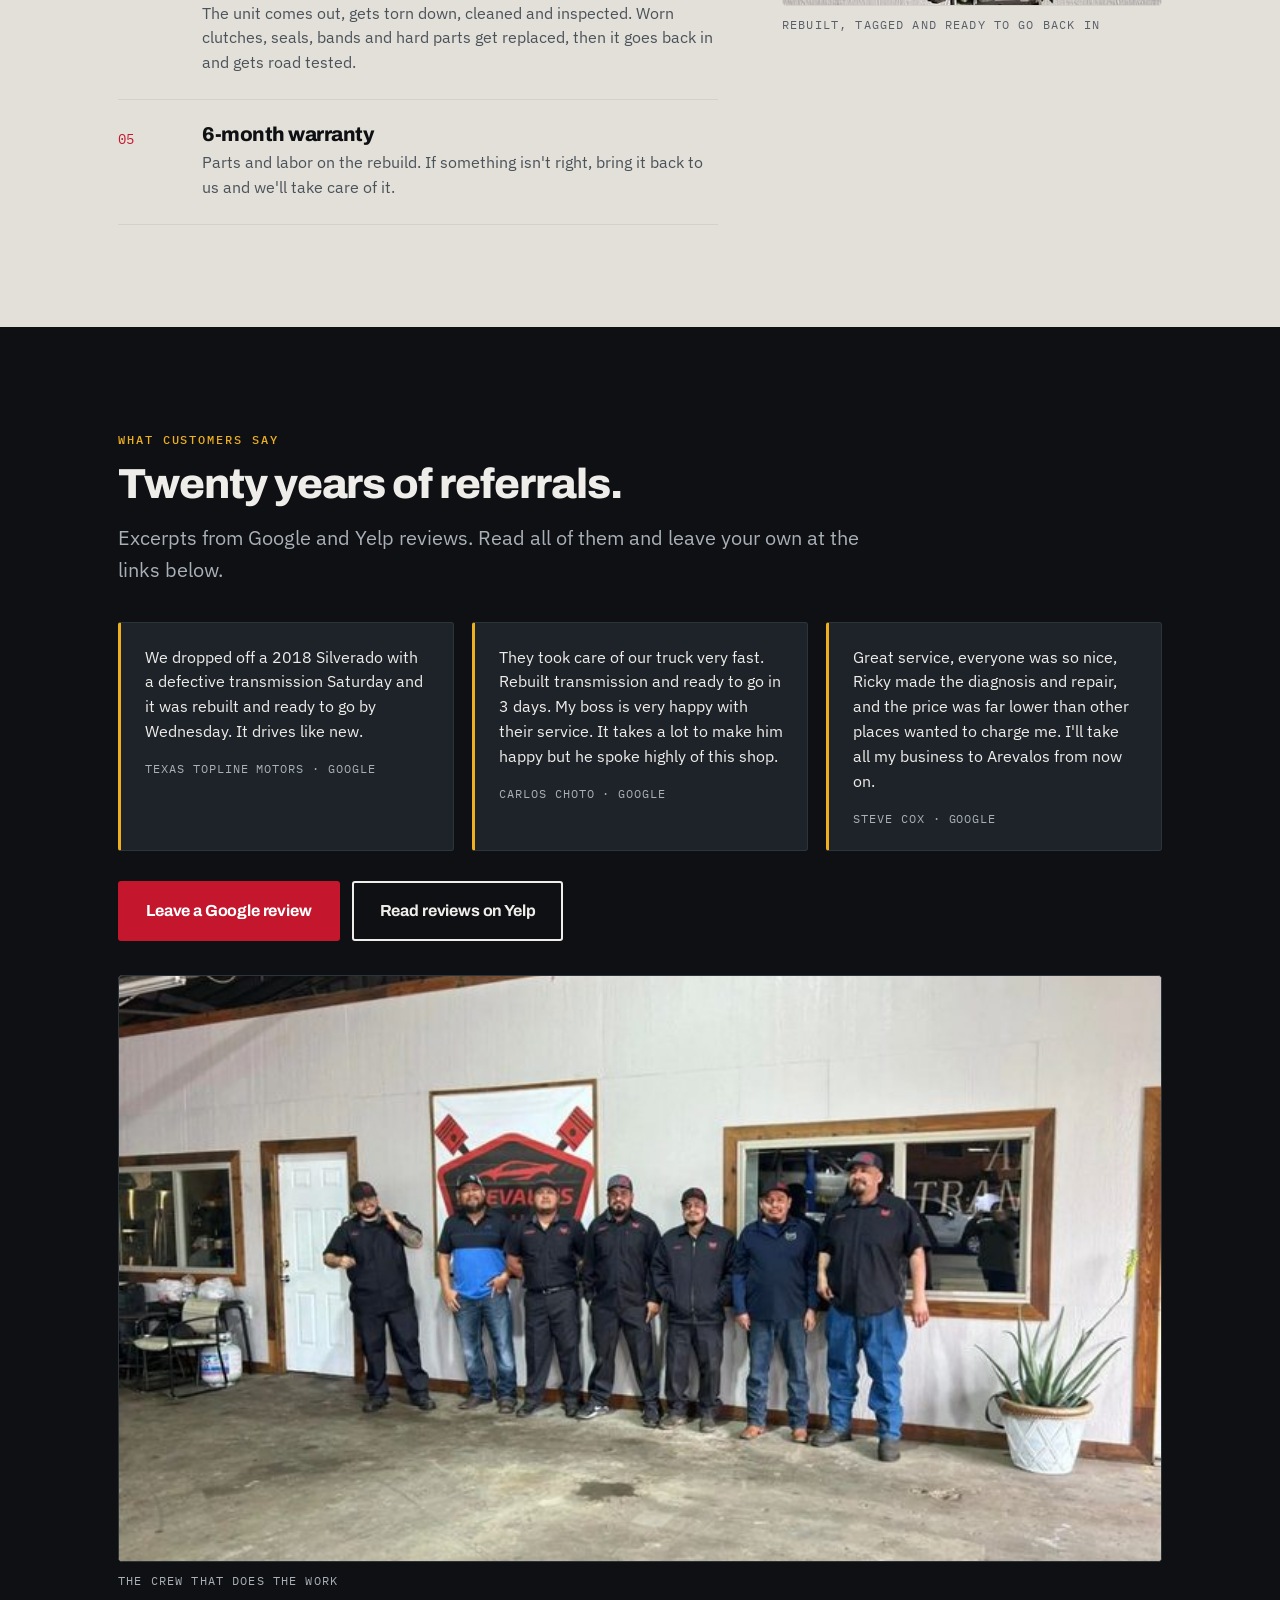
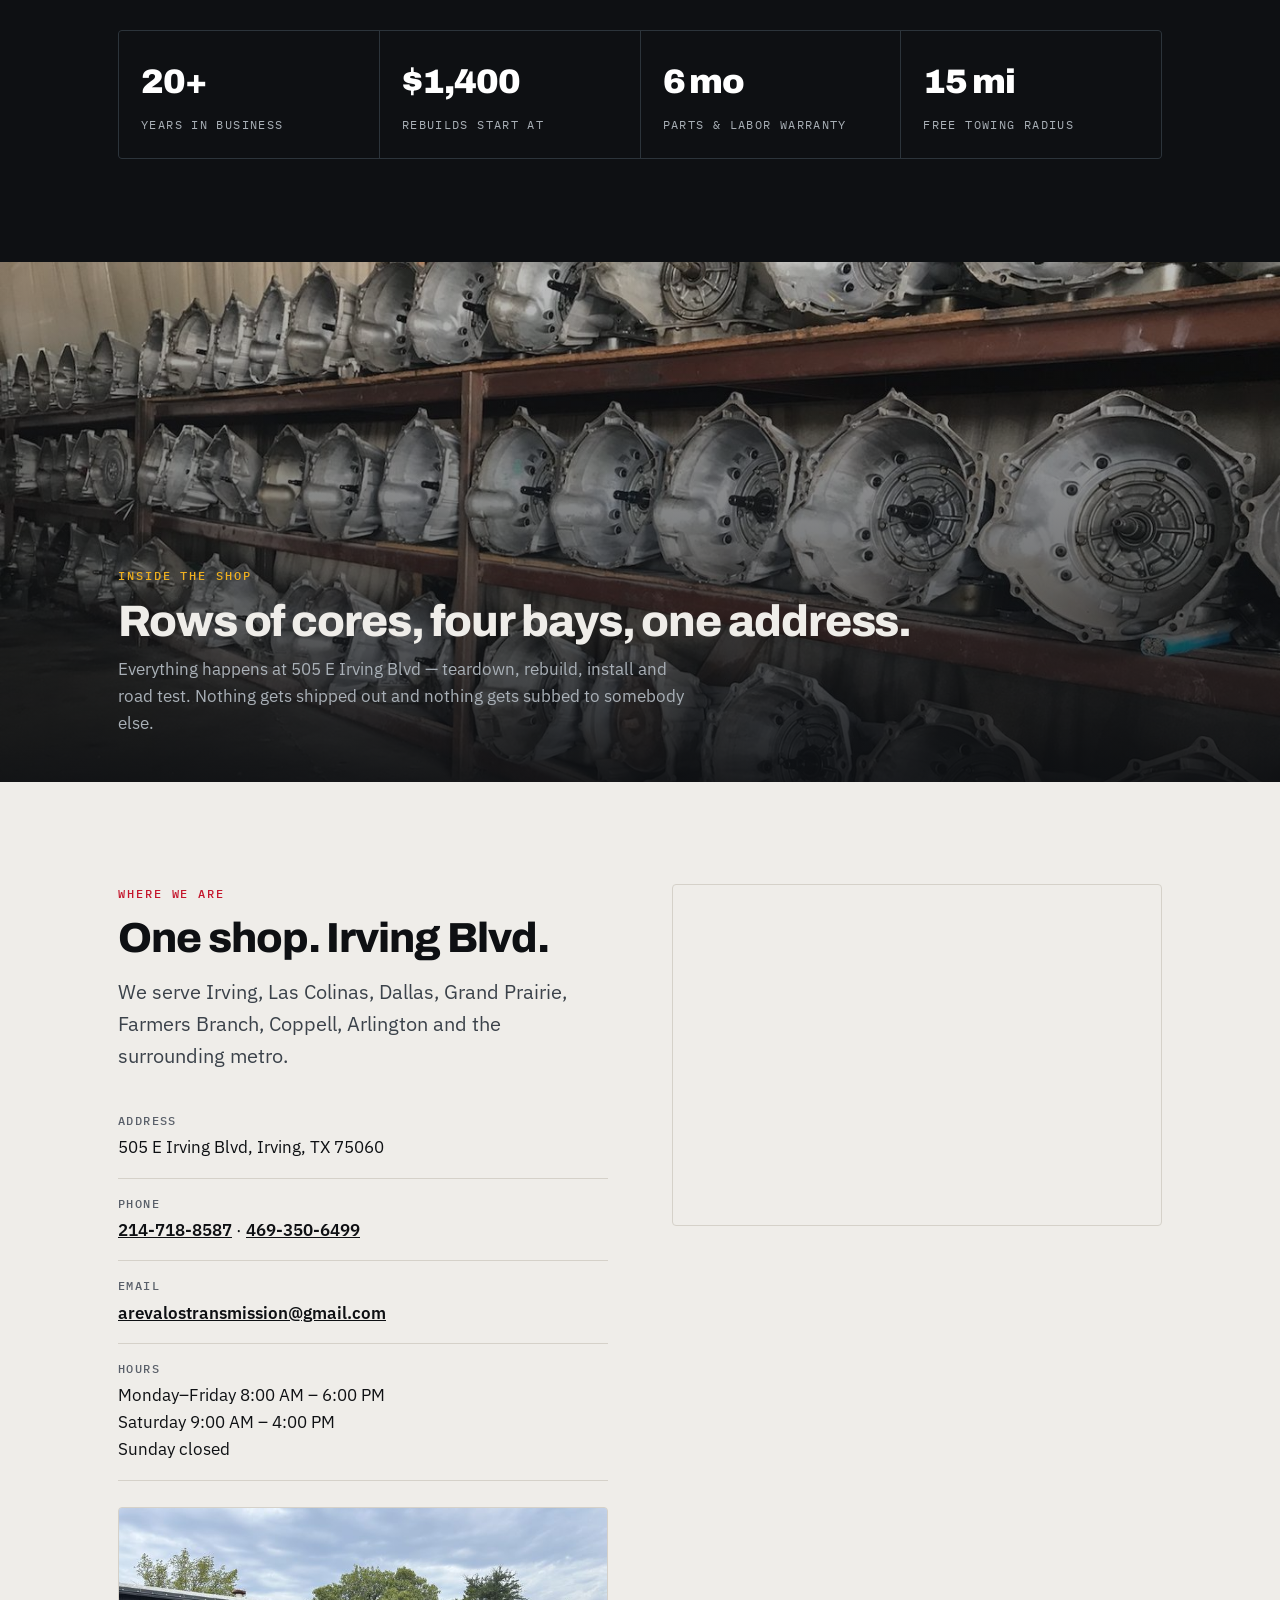
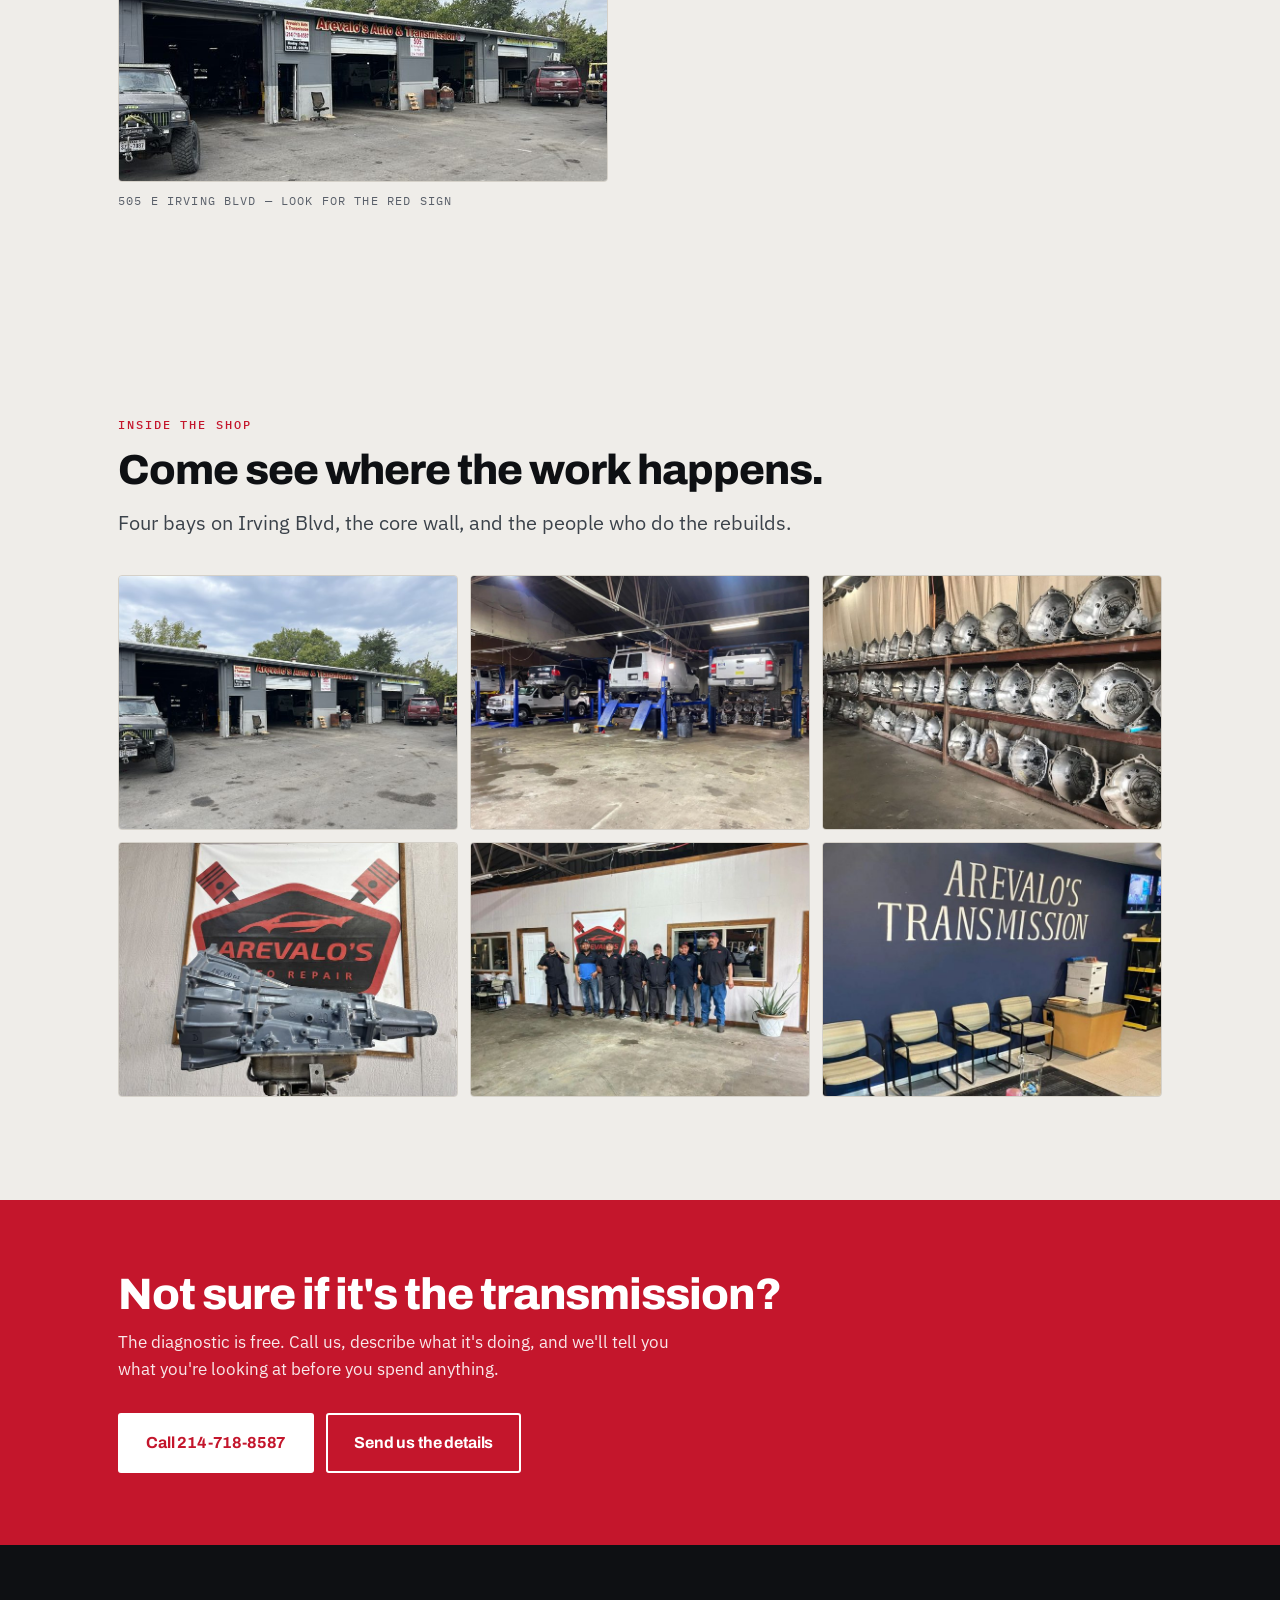
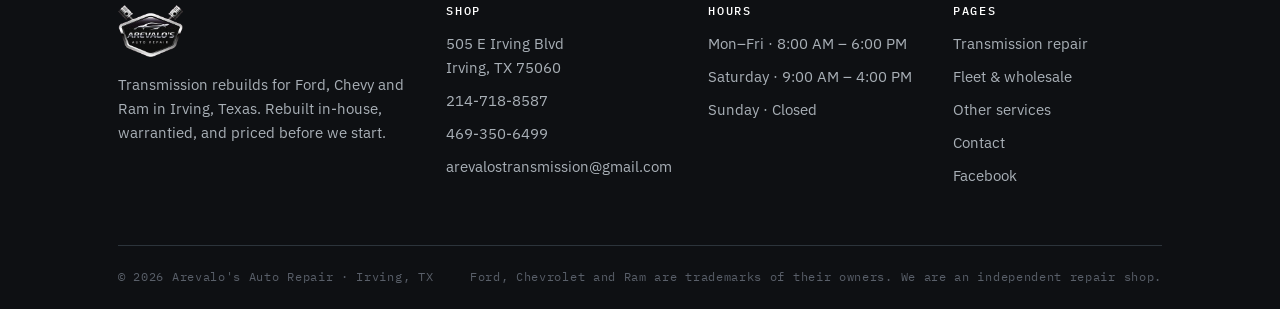
==== commit 45d40cdb: "Use a logo social card for link previews on the homepages The logo is black artwork on a transparent" ====
--- a/index.html
+++ b/index.html
@@ -19,10 +19,11 @@
 <meta property="og:title" content="Transmission Repair &amp; Rebuilds in Irving, TX | Arevalo's Auto Repair">
 <meta property="og:description" content="Ford, Chevy and Ram transmission rebuilds in Irving, TX. Free diagnostic, free local towing, 6-month warranty.">
 <meta property="og:url" content="https://arevalostransmissions.com/">
-<meta property="og:image" content="https://arevalostransmissions.com/assets/shop-2.jpg">
-<meta property="og:image:width" content="1400">
-<meta property="og:image:height" content="1050">
-<meta property="og:image:alt" content="The wall of rebuilt transmissions at Arevalo's Auto Repair in Irving, Texas">
+<meta property="og:image" content="https://arevalostransmissions.com/assets/social-logo-phone.png">
+<meta property="og:image:type" content="image/png">
+<meta property="og:image:width" content="1200">
+<meta property="og:image:height" content="630">
+<meta property="og:image:alt" content="Arevalo's Auto Repair logo with the phone number 214-718-8587 - transmission rebuilds in Irving, Texas">
 <meta property="og:locale" content="en_US">
 <meta property="og:locale:alternate" content="es_US">
 <meta name="twitter:card" content="summary_large_image">
